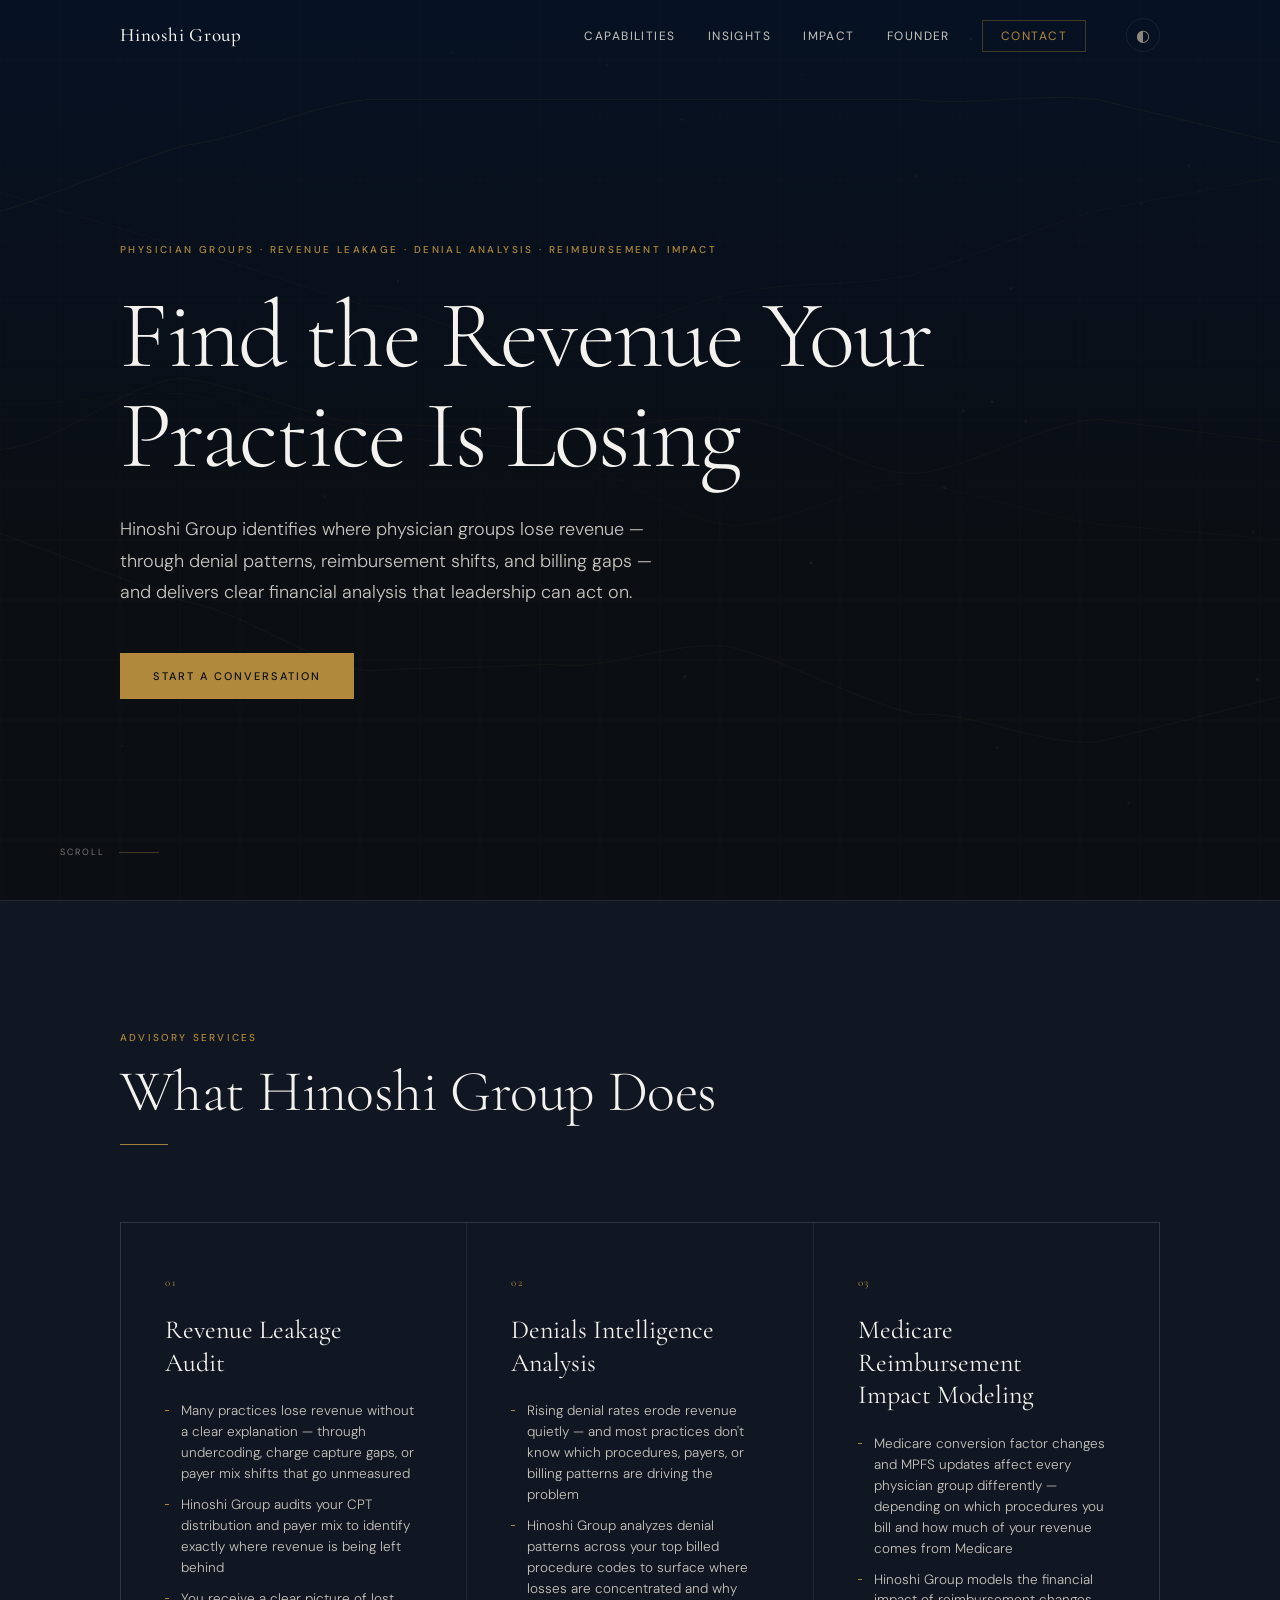
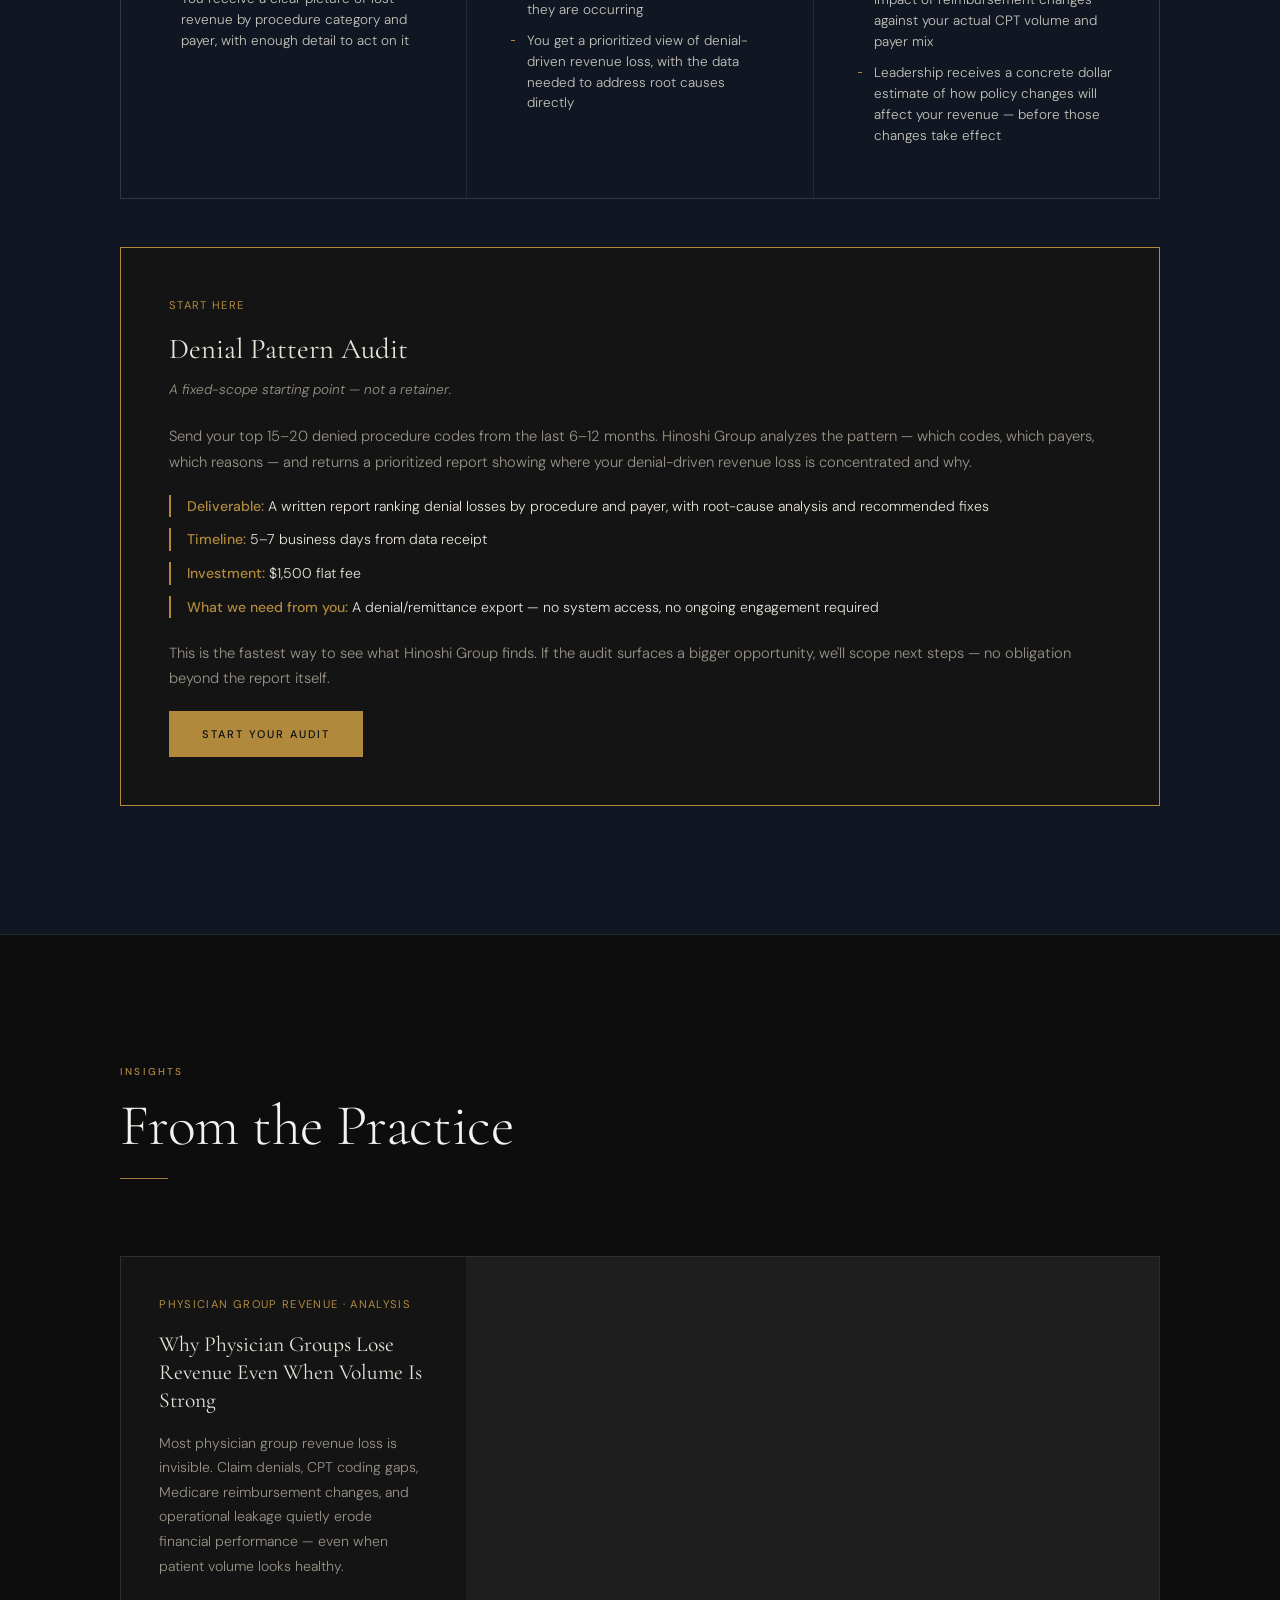
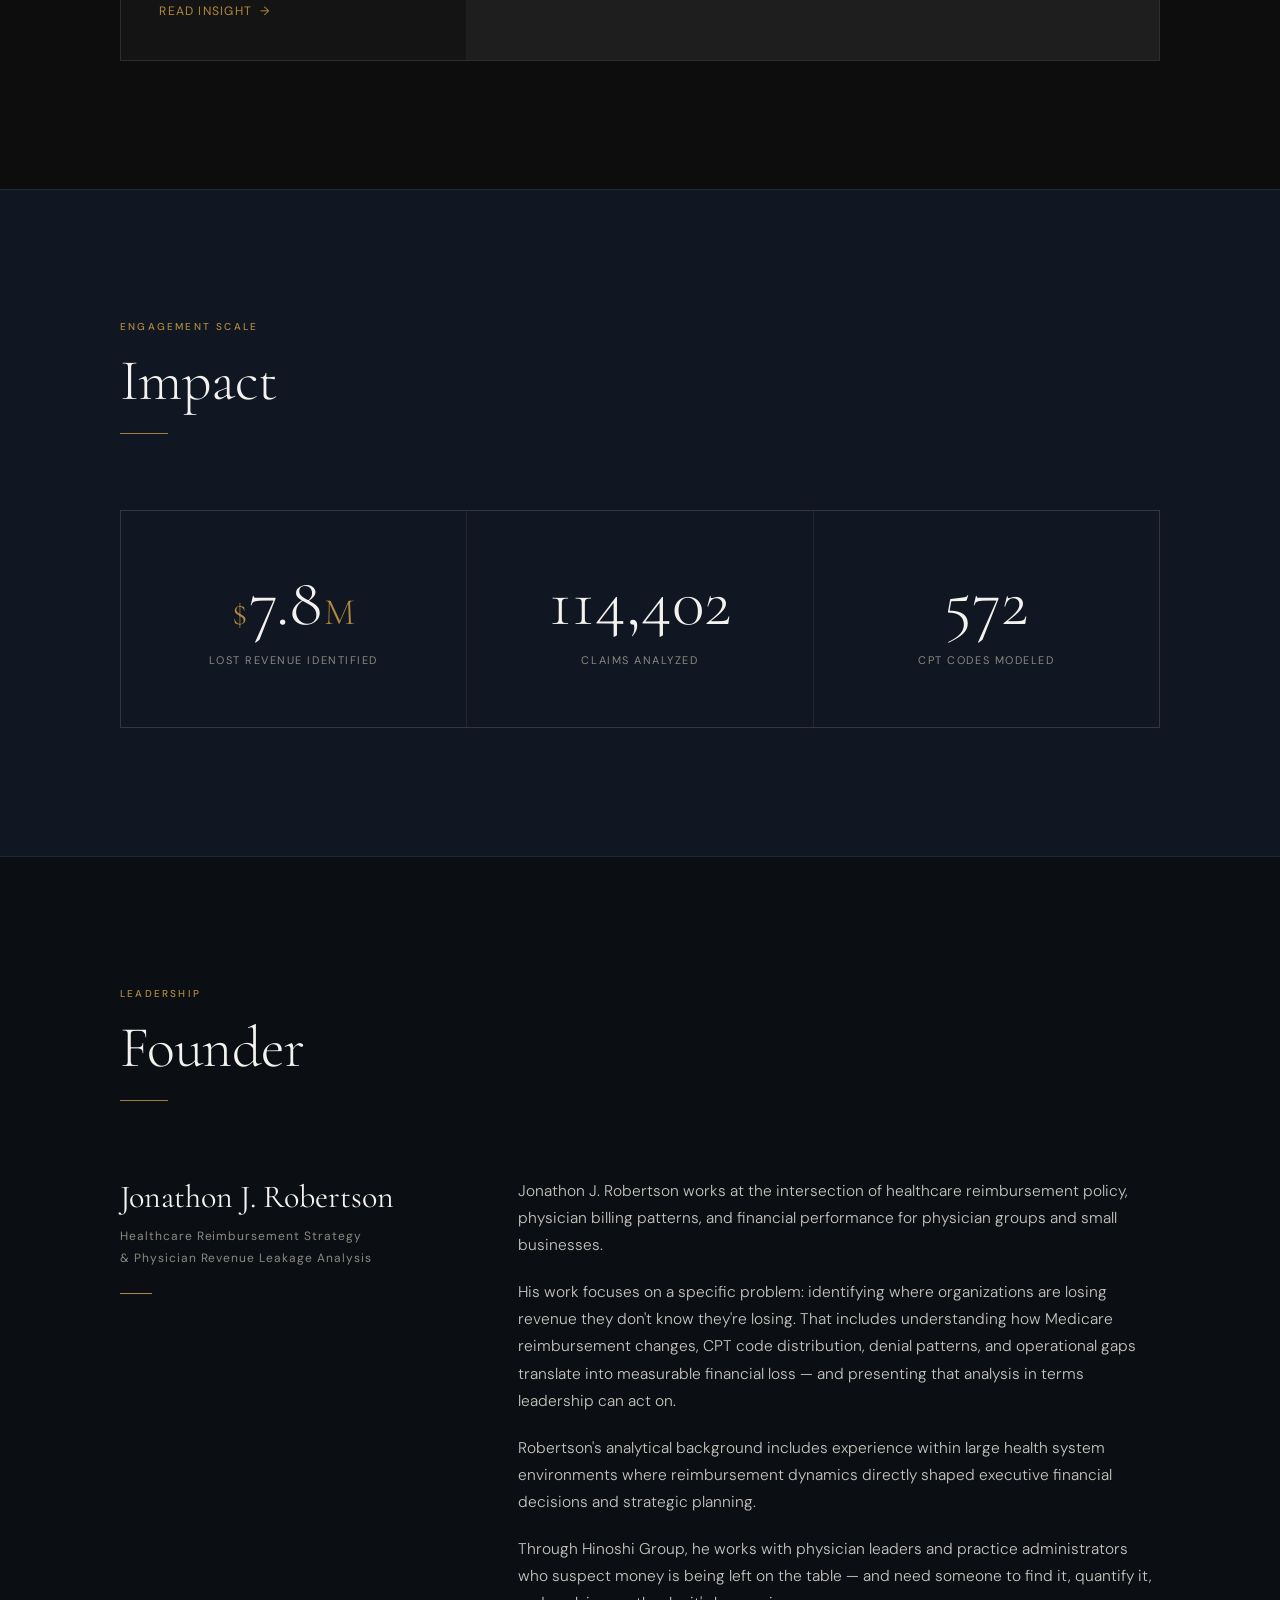
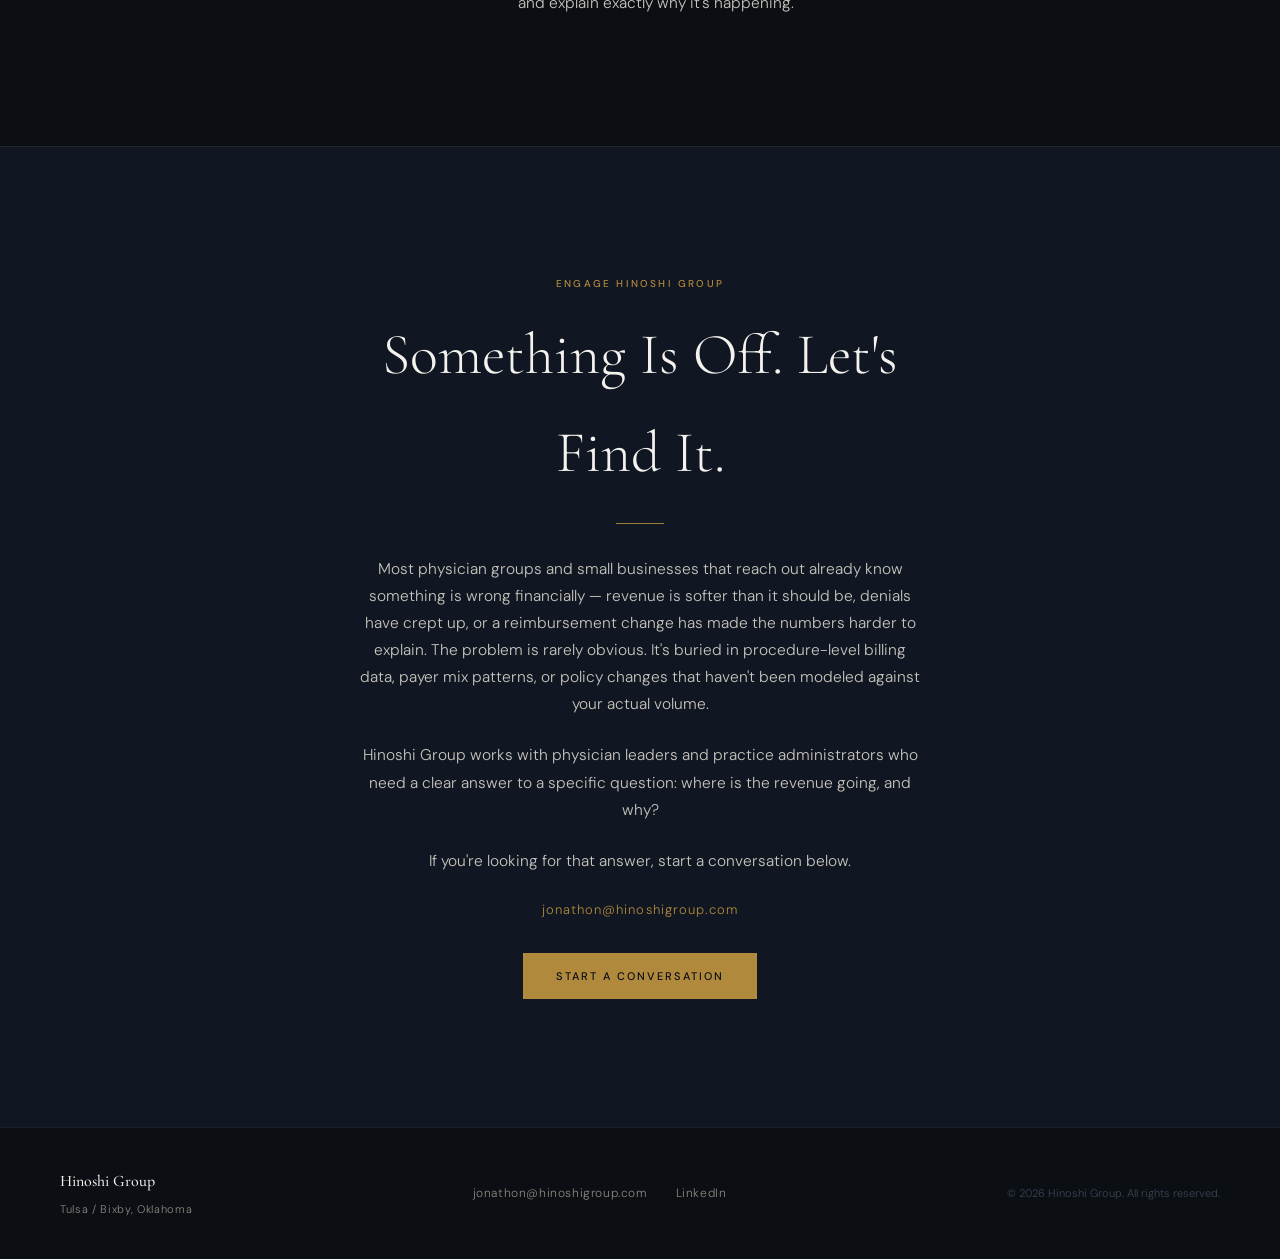
==== index.html @ ba0ae73b "Add files via upload" ====
<!DOCTYPE html>
<html lang="en" data-theme="dark">
<head>
  <meta charset="UTF-8" />
  <meta name="viewport" content="width=device-width, initial-scale=1.0" />
  <title>Hinoshi Group — Revenue Leakage Detection &amp; Reimbursement Strategy for Physician Groups</title>
  <meta name="description" content="Hinoshi Group identifies where physician groups and small businesses are losing revenue — through denial patterns, reimbursement changes, and operational leakage — and delivers clear financial intelligence to stop it." />
  <link rel="preconnect" href="https://fonts.googleapis.com" />
  <link rel="preconnect" href="https://fonts.gstatic.com" crossorigin />
  <link href="https://fonts.googleapis.com/css2?family=Cormorant+Garamond:ital,wght@0,300;0,400;0,500;0,600;1,300;1,400&family=DM+Sans:wght@300;400;500&display=swap" rel="stylesheet" />
  <link rel="stylesheet" href="styles.css?v=2" />
</head>
<body>

  <!-- ═══════════════════════════════════
       CONTACT MODAL
  ════════════════════════════════════ -->
  <div id="contact-modal" class="modal-overlay" role="dialog" aria-modal="true" aria-labelledby="modal-title" hidden>
    <div class="modal-panel">

      <button class="modal-close" id="modal-close" aria-label="Close modal">&times;</button>

      <!-- Form view -->
      <div id="modal-form-view">
        <p class="modal-eyebrow">Engage Hinoshi Group</p>
        <h2 class="modal-title" id="modal-title">Start a Conversation</h2>
        <p class="modal-sub">Revenue leakage analysis for physician groups and small businesses.</p>
        <div class="modal-rule"></div>

        <form id="contact-form" method="POST" action="https://formspree.io/f/xeerjbnd" novalidate>

          <div class="form-row">
            <div class="form-group">
              <label for="f-name">Name <span class="req" aria-hidden="true">*</span></label>
              <input type="text" id="f-name" name="name" placeholder="Your full name" required autocomplete="name" />
            </div>
            <div class="form-group">
              <label for="f-email">Email <span class="req" aria-hidden="true">*</span></label>
              <input type="email" id="f-email" name="email" placeholder="you@organization.com" required autocomplete="email" />
            </div>
          </div>

          <div class="form-group">
            <label for="f-org">Organization <span class="form-opt">(optional)</span></label>
            <input type="text" id="f-org" name="organization" placeholder="Physician group, health system, or practice" autocomplete="organization" />
          </div>

          <div class="form-group">
            <label for="f-msg">Message <span class="req" aria-hidden="true">*</span></label>
            <textarea id="f-msg" name="message" rows="5" placeholder="Briefly describe where you believe revenue is being lost or why you reached out&#8230;" required></textarea>
          </div>

          <div class="form-error" id="form-error" role="alert" aria-live="polite" hidden>
            Please fill in all required fields.
          </div>

          <button type="submit" class="btn-submit" id="btn-submit">
            <span class="btn-label">Send Message</span>
            <span class="btn-sending" hidden>Sending&#8230;</span>
          </button>

        </form>
      </div>

      <!-- Success view -->
      <div id="modal-success-view" hidden>
        <div class="success-inner">
          <div class="success-check-wrap" aria-hidden="true">&#10003;</div>
          <h2 class="modal-title">Message Sent</h2>
          <p class="success-msg">Thank you &#8212; your message has been received. Hinoshi Group will be in touch shortly.</p>
          <button class="btn-submit" id="btn-close-success">Close</button>
        </div>
      </div>

    </div>
  </div>

  <!-- ═══════════════════════════════════
       NAVIGATION
  ════════════════════════════════════ -->
  <nav id="navbar">
    <div class="nav-inner">
      <a href="#" class="nav-logo">Hinoshi Group</a>
      <ul class="nav-links">
        <li><a href="#capabilities">Capabilities</a></li>
        <li><a href="#insights">Insights</a></li>
        <li><a href="#impact">Impact</a></li>
        <li><a href="#founder">Founder</a></li>
        <li><a href="#contact" class="nav-cta">Contact</a></li>
      </ul>
      <button id="theme-toggle" aria-label="Toggle theme">
        <span class="theme-icon">&#9680;</span>
      </button>
      <button class="nav-burger" id="nav-burger" aria-label="Open menu">
        <span></span><span></span><span></span>
      </button>
    </div>
    <div class="nav-mobile" id="nav-mobile">
      <a href="#capabilities">Capabilities</a>
      <a href="#insights">Insights</a>
      <a href="#impact">Impact</a>
      <a href="#founder">Founder</a>
      <a href="#contact">Contact</a>
    </div>
  </nav>

  <!-- ═══════════════════════════════════
       HERO
  ════════════════════════════════════ -->
  <section id="hero">
    <canvas id="hero-canvas"></canvas>
    <div class="hero-inner">
      <p class="hero-eyebrow">Physician Groups &middot; Revenue Leakage &middot; Denial Analysis &middot; Reimbursement Impact</p>
      <h1 class="hero-headline">
        Find the Revenue Your Practice Is Losing
      </h1>
      <p class="hero-sub">
        Hinoshi Group identifies where physician groups lose revenue — through denial patterns, reimbursement shifts, and billing gaps — and delivers clear financial analysis that leadership can act on.
      </p>
      <button class="btn-primary open-modal">Start a Conversation</button>
    </div>
    <div class="hero-scroll-hint">
      <span>Scroll</span>
      <div class="scroll-line"></div>
    </div>
  </section>

  <!-- ═══════════════════════════════════
       CAPABILITIES
  ════════════════════════════════════ -->
  <section id="capabilities">
    <div class="section-inner">
      <div class="section-header">
        <span class="section-label">Advisory Services</span>
        <h2>What Hinoshi Group Does</h2>
        <div class="gold-rule"></div>
      </div>
      <div class="caps-grid">

        <div class="cap-card">
          <div class="cap-num">01</div>
          <h3>Revenue Leakage<br />Audit</h3>
          <ul>
            <li>Many practices lose revenue without a clear explanation — through undercoding, charge capture gaps, or payer mix shifts that go unmeasured</li>
            <li>Hinoshi Group audits your CPT distribution and payer mix to identify exactly where revenue is being left behind</li>
            <li>You receive a clear picture of lost revenue by procedure category and payer, with enough detail to act on it</li>
          </ul>
        </div>

        <div class="cap-card">
          <div class="cap-num">02</div>
          <h3>Denials Intelligence<br />Analysis</h3>
          <ul>
            <li>Rising denial rates erode revenue quietly — and most practices don't know which procedures, payers, or billing patterns are driving the problem</li>
            <li>Hinoshi Group analyzes denial patterns across your top billed procedure codes to surface where losses are concentrated and why they are occurring</li>
            <li>You get a prioritized view of denial-driven revenue loss, with the data needed to address root causes directly</li>
          </ul>
        </div>

        <div class="cap-card">
          <div class="cap-num">03</div>
          <h3>Medicare Reimbursement<br />Impact Modeling</h3>
          <ul>
            <li>Medicare conversion factor changes and MPFS updates affect every physician group differently — depending on which procedures you bill and how much of your revenue comes from Medicare</li>
            <li>Hinoshi Group models the financial impact of reimbursement changes against your actual CPT volume and payer mix</li>
            <li>Leadership receives a concrete dollar estimate of how policy changes will affect your revenue — before those changes take effect</li>
          </ul>
        </div>

      </div>

      <!-- Entry Offer: Denial Pattern Audit -->
      <div class="entry-offer">
        <div class="entry-offer-eyebrow">Start Here</div>
        <h3 class="entry-offer-title">Denial Pattern Audit</h3>
        <p class="entry-offer-subtitle">A fixed-scope starting point — not a retainer.</p>
        <p class="entry-offer-body">Send your top 15–20 denied procedure codes from the last 6–12 months. Hinoshi Group analyzes the pattern — which codes, which payers, which reasons — and returns a prioritized report showing where your denial-driven revenue loss is concentrated and why.</p>
        <ul class="entry-offer-list">
          <li><strong>Deliverable:</strong> A written report ranking denial losses by procedure and payer, with root-cause analysis and recommended fixes</li>
          <li><strong>Timeline:</strong> 5–7 business days from data receipt</li>
          <li><strong>Investment:</strong> $1,500 flat fee</li>
          <li><strong>What we need from you:</strong> A denial/remittance export — no system access, no ongoing engagement required</li>
        </ul>
        <p class="entry-offer-body">This is the fastest way to see what Hinoshi Group finds. If the audit surfaces a bigger opportunity, we'll scope next steps — no obligation beyond the report itself.</p>
        <button class="btn-primary open-modal">Start Your Audit</button>
      </div>

    </div>
  </section>

  <!-- ═══════════════════════════════════
       INSIGHTS — ARTICLE DIRECTORY
  ════════════════════════════════════ -->
  <section id="insights">
    <div class="section-inner">
      <div class="section-header">
        <span class="section-label">Insights</span>
        <h2>From the Practice</h2>
        <div class="gold-rule"></div>
      </div>

      <div class="insights-grid">

        <article class="insight-article-card">
          <a href="insights/why-physician-groups-lose-revenue.html" class="insight-article-link" aria-label="Read: Why Physician Groups Lose Revenue Even When Volume Is Strong">
            <div class="insight-article-label">Physician Group Revenue &middot; Analysis</div>
            <h3 class="insight-article-title">Why Physician Groups Lose Revenue Even When Volume Is Strong</h3>
            <p class="insight-article-excerpt">Most physician group revenue loss is invisible. Claim denials, CPT coding gaps, Medicare reimbursement changes, and operational leakage quietly erode financial performance — even when patient volume looks healthy.</p>
            <span class="insight-article-read">Read Insight <span class="insight-article-arrow" aria-hidden="true">&#8594;</span></span>
          </a>
        </article>

      </div>
    </div>
  </section>

  <!-- ═══════════════════════════════════
       IMPACT METRICS
  ════════════════════════════════════ -->
  <section id="impact">
    <div class="section-inner">
      <div class="section-header">
        <span class="section-label">Engagement Scale</span>
        <h2>Impact</h2>
        <div class="gold-rule"></div>
      </div>
      <div class="metrics-grid">

        <div class="metric-card" data-reveal>
          <div class="metric-value">
            <span class="metric-prefix">$</span><span class="counter" data-target="8.2" data-decimal="1">0</span><span class="metric-suffix">M</span>
          </div>
          <div class="metric-label">Lost Revenue Identified</div>
        </div>

        <div class="metric-card" data-reveal>
          <div class="metric-value">
            <span class="counter" data-target="120000" data-suffix="+">0</span>
          </div>
          <div class="metric-label">Claims Analyzed</div>
        </div>

        <div class="metric-card" data-reveal>
          <div class="metric-value">
            <span class="counter" data-target="600" data-suffix="+">0</span>
          </div>
          <div class="metric-label">CPT Codes Modeled</div>
        </div>

      </div>
    </div>
  </section>

  <!-- ═══════════════════════════════════
       FOUNDER
  ════════════════════════════════════ -->
  <section id="founder">
    <div class="section-inner">
      <div class="section-header">
        <span class="section-label">Leadership</span>
        <h2>Founder</h2>
        <div class="gold-rule"></div>
      </div>
      <div class="founder-block">
        <div class="founder-meta">
          <h3 class="founder-name">Jonathon J. Robertson</h3>
          <p class="founder-title">Healthcare Reimbursement Strategy<br />&amp; Physician Revenue Leakage Analysis</p>
          <div class="founder-divider"></div>
        </div>
        <div class="founder-bio">
          <p>Jonathon J. Robertson works at the intersection of healthcare reimbursement policy, physician billing patterns, and financial performance for physician groups and small businesses.</p>
          <p>His work focuses on a specific problem: identifying where organizations are losing revenue they don't know they're losing. That includes understanding how Medicare reimbursement changes, CPT code distribution, denial patterns, and operational gaps translate into measurable financial loss — and presenting that analysis in terms leadership can act on.</p>
          <p>Robertson's analytical background includes experience within large health system environments where reimbursement dynamics directly shaped executive financial decisions and strategic planning.</p>
          <p>Through Hinoshi Group, he works with physician leaders and practice administrators who suspect money is being left on the table — and need someone to find it, quantify it, and explain exactly why it's happening.</p>
        </div>
      </div>
    </div>
  </section>

  <!-- ═══════════════════════════════════
       CONTACT
  ════════════════════════════════════ -->
  <section id="contact">
    <div class="section-inner contact-inner">
      <div class="contact-text">
        <span class="section-label">Engage Hinoshi Group</span>
        <h2>Something Is Off. Let's Find It.</h2>
        <div class="gold-rule"></div>
        <p>Most physician groups and small businesses that reach out already know something is wrong financially — revenue is softer than it should be, denials have crept up, or a reimbursement change has made the numbers harder to explain. The problem is rarely obvious. It's buried in procedure-level billing data, payer mix patterns, or policy changes that haven't been modeled against your actual volume.</p>
        <p>Hinoshi Group works with physician leaders and practice administrators who need a clear answer to a specific question: where is the revenue going, and why?</p>
        <p>If you're looking for that answer, start a conversation below.</p>
        <a href="mailto:jonathon@hinoshigroup.com" class="contact-email">jonathon@hinoshigroup.com</a>
        <button class="btn-primary open-modal">Start a Conversation</button>
      </div>
    </div>
  </section>

  <!-- ═══════════════════════════════════
       FOOTER
  ════════════════════════════════════ -->
  <footer>
    <div class="footer-inner">
      <div class="footer-brand">
        <span class="footer-logo">Hinoshi Group</span>
        <span class="footer-location">Tulsa / Bixby, Oklahoma</span>
      </div>
      <div class="footer-links">
        <a href="mailto:jonathon@hinoshigroup.com">jonathon@hinoshigroup.com</a>
        <a href="https://linkedin.com" target="_blank" rel="noopener">LinkedIn</a>
      </div>
      <div class="footer-copy">
        &copy; <span id="year"></span> Hinoshi Group. All rights reserved.
      </div>
    </div>
  </footer>

  <!-- ── Insights section styles (scoped, no conflict with styles.css) ── -->
  <style>
    #insights {
      background: var(--bg, #0d0d0d);
    }

    .insights-grid {
      display: grid;
      grid-template-columns: repeat(auto-fill, minmax(340px, 1fr));
      gap: 1px;
      background: var(--border, rgba(255,255,255,0.08));
      border: 1px solid var(--border, rgba(255,255,255,0.08));
    }

    .insight-article-card {
      background: var(--surface, #141414);
    }

    .insight-article-link {
      display: flex;
      flex-direction: column;
      gap: 1rem;
      padding: 2.4rem;
      text-decoration: none;
      height: 100%;
      transition: background 0.2s;
    }
    .insight-article-link:hover {
      background: #1a1a1a;
    }
    .insight-article-link:hover .insight-article-arrow {
      transform: translateX(5px);
    }

    .insight-article-label {
      font-size: 0.7rem;
      font-weight: 400;
      letter-spacing: 0.12em;
      text-transform: uppercase;
      color: var(--gold, #b89a5e);
    }

    .insight-article-title {
      font-family: 'Cormorant Garamond', serif;
      font-size: 1.35rem;
      font-weight: 400;
      line-height: 1.3;
      color: var(--text, #e8e4dc);
      margin: 0;
    }

    .insight-article-excerpt {
      font-size: 0.88rem;
      line-height: 1.75;
      color: var(--text-muted, #9a9488);
      flex: 1;
      margin: 0;
    }

    .insight-article-read {
      display: inline-flex;
      align-items: center;
      gap: 0.5rem;
      font-size: 0.76rem;
      font-weight: 400;
      letter-spacing: 0.1em;
      text-transform: uppercase;
      color: var(--gold, #b89a5e);
           margin-top: 0.4rem;
    }

    .insight-article-arrow {
      display: inline-block;
      transition: transform 0.2s ease;
    }

    @media (max-width: 600px) {
      .insight-article-link { padding: 1.8rem 1.4rem; }
    }
  </style>

  <!-- ── Entry Offer (Denial Pattern Audit) styles ── -->
  <style>
    .entry-offer {
      margin-top: 3rem;
      padding: 3rem;
      background: var(--surface, #141414);
      border: 1px solid var(--gold, #b89a5e);
    }
    .entry-offer-eyebrow {
      font-size: 0.7rem;
      font-weight: 400;
      letter-spacing: 0.12em;
      text-transform: uppercase;
      color: var(--gold, #b89a5e);
      margin-bottom: 0.6rem;
    }
    .entry-offer-title {
      font-family: 'Cormorant Garamond', serif;
      font-size: 1.8rem;
      font-weight: 400;
      color: var(--text, #e8e4dc);
      margin: 0 0 0.3rem;
    }
    .entry-offer-subtitle {
      font-size: 0.85rem;
      font-style: italic;
      color: var(--text-muted, #9a9488);
      margin: 0 0 1.4rem;
    }
    .entry-offer-body {
      font-size: 0.92rem;
      line-height: 1.75;
      color: var(--text-muted, #9a9488);
      margin: 0 0 1.2rem;
    }
    .entry-offer-list {
      list-style: none;
      padding: 0;
      margin: 0 0 1.4rem;
      display: grid;
      gap: 0.7rem;
    }
    .entry-offer-list li {
      font-size: 0.88rem;
      line-height: 1.6;
      color: var(--text, #e8e4dc);
      padding-left: 1rem;
      border-left: 2px solid var(--gold, #b89a5e);
    }
    .entry-offer-list strong {
      color: var(--gold, #b89a5e);
      font-weight: 500;
    }
    @media (max-width: 600px) {
      .entry-offer { padding: 1.8rem 1.4rem; }
    }
  </style>

  <script src="script.js?v=2"></script>
</body>
</html>
---- styles.css ----
/* ===========================
   HINOSHI GROUP — styles.css
   =========================== */

/* ── Reset & Base ───────────────────────────────── */
*, *::before, *::after { box-sizing: border-box; margin: 0; padding: 0; }

:root {
  /* ── Core palette ───────────────────────── */
  --bg-base:     #0B0F14;
  --bg-surface:  #111722;
  --bg-raise:    #18202e;
  --navy:        #061123;

  --navy-mid:    #111722;
  --navy-light:  #18202e;

  --gold:        #B0893D;
  --gold-dim:    rgba(176, 137, 61, 0.35);
  --gold-faint:  rgba(176, 137, 61, 0.12);
  --white:       #f4f2ee;
  --gray-1:      #c8c5be;
  --gray-2:      #8c8880;
  --gray-3:      #3a4455;
  --border:      rgba(255,255,255,0.07);
  --font-serif:  'Cormorant Garamond', Georgia, serif;
  --font-sans:   'DM Sans', system-ui, sans-serif;
  --ease-out:    cubic-bezier(0.16, 1, 0.3, 1);
  --ease-in-out: cubic-bezier(0.65, 0, 0.35, 1);
  --section-pad: clamp(80px, 10vw, 140px);
  --max-w:       1160px;
}

[data-theme="light"] {
  --bg-base:     #f0eee9;
  --bg-surface:  #e6e3dc;
  --bg-raise:    #dddad2;
  --navy:        #f0eee9;
  --navy-mid:    #e6e3dc;
  --navy-light:  #dddad2;
  --white:       #0d1b33;
  --gray-1:      #3a3832;
  --gray-2:      #6b6760;
  --gray-3:      #b0ada6;
  --border:      rgba(0,0,0,0.08);
}

html { scroll-behavior: smooth; }

body {
  background: var(--bg-base);
  color: var(--white);
  font-family: var(--font-sans);
  font-weight: 300;
  line-height: 1.7;
  font-size: 16px;
  -webkit-font-smoothing: antialiased;
  overflow-x: hidden;
}

/* ── Utility ────────────────────────────────────── */
.gold-rule {
  width: 48px;
  height: 1px;
  background: var(--gold);
  margin: 20px 0 0;
  opacity: 0.9;
}

.section-label {
  display: block;
  font-family: var(--font-sans);
  font-size: 10px;
  font-weight: 500;
  letter-spacing: 0.22em;
  text-transform: uppercase;
  color: var(--gold);
  margin-bottom: 14px;
}

.section-inner {
  max-width: var(--max-w);
  margin: 0 auto;
  padding: var(--section-pad) clamp(24px, 5vw, 60px);
}

.section-header {
  margin-bottom: clamp(48px, 6vw, 80px);
}

.section-header h2 {
  font-family: var(--font-serif);
  font-size: clamp(36px, 5vw, 58px);
  font-weight: 300;
  letter-spacing: -0.01em;
  line-height: 1.1;
}

/* ── Reveal Animation ───────────────────────────── */
[data-reveal] {
  opacity: 0;
  transform: translateY(28px);
  transition: opacity 0.8s var(--ease-out), transform 0.8s var(--ease-out);
}
[data-reveal].revealed {
  opacity: 1;
  transform: translateY(0);
}

/* ── Navigation ─────────────────────────────────── */
#navbar {
  position: fixed;
  top: 0; left: 0; right: 0;
  z-index: 100;
  transition: background 0.4s, border-color 0.4s;
}
#navbar.scrolled {
  background: rgba(11, 15, 20, 0.94);
  backdrop-filter: blur(14px);
  -webkit-backdrop-filter: blur(14px);
  border-bottom: 1px solid var(--border);
}
[data-theme="light"] #navbar.scrolled {
  background: rgba(240, 238, 233, 0.94);
}

.nav-inner {
  max-width: var(--max-w);
  margin: 0 auto;
  padding: 0 clamp(24px, 5vw, 60px);
  height: 70px;
  display: flex;
  align-items: center;
  gap: 40px;
}

.nav-logo {
  font-family: var(--font-serif);
  font-size: 19px;
  font-weight: 500;
  letter-spacing: 0.04em;
  color: var(--white);
  text-decoration: none;
  white-space: nowrap;
  margin-right: auto;
}

.nav-links {
  list-style: none;
  display: flex;
  gap: 32px;
  align-items: center;
}
.nav-links a {
  font-size: 12px;
  font-weight: 400;
  letter-spacing: 0.12em;
  text-transform: uppercase;
  color: var(--gray-1);
  text-decoration: none;
  transition: color 0.25s;
}
.nav-links a:hover { color: var(--white); }
.nav-links a.nav-cta {
  color: var(--gold);
  border: 1px solid var(--gold-dim);
  padding: 7px 18px;
  transition: background 0.25s, color 0.25s;
}
.nav-links a.nav-cta:hover {
  background: var(--gold);
  color: var(--navy);
}

#theme-toggle {
  background: none;
  border: 1px solid var(--border);
  color: var(--gray-2);
  cursor: pointer;
  width: 34px; height: 34px;
  border-radius: 50%;
  font-size: 16px;
  display: flex; align-items: center; justify-content: center;
  transition: border-color 0.25s, color 0.25s;
  flex-shrink: 0;
}
#theme-toggle:hover { border-color: var(--gold); color: var(--gold); }

.nav-burger {
  display: none;
  flex-direction: column;
  gap: 5px;
  background: none;
  border: none;
  cursor: pointer;
  padding: 4px;
}
.nav-burger span {
  display: block;
  width: 22px; height: 1px;
  background: var(--gray-1);
  transition: transform 0.3s, opacity 0.3s;
}
.nav-burger.open span:nth-child(1) { transform: translateY(6px) rotate(45deg); }
.nav-burger.open span:nth-child(2) { opacity: 0; }
.nav-burger.open span:nth-child(3) { transform: translateY(-6px) rotate(-45deg); }

.nav-mobile {
  display: none;
  flex-direction: column;
  background: rgba(11, 15, 20, 0.97);
  border-top: 1px solid var(--border);
  padding: 24px clamp(24px,5vw,60px);
  gap: 20px;
}
[data-theme="light"] .nav-mobile { background: rgba(240,238,233,0.97); }
.nav-mobile.open { display: flex; }
.nav-mobile a {
  color: var(--gray-1);
  text-decoration: none;
  font-size: 13px;
  letter-spacing: 0.1em;
  text-transform: uppercase;
}

/* ── Hero ───────────────────────────────────────── */
#hero {
  position: relative;
  min-height: 100vh;
  display: flex;
  align-items: center;
  overflow: hidden;
  background: linear-gradient(180deg, #061123 0%, #0B0F14 60%);
}

#hero-canvas {
  position: absolute;
  inset: 0;
  width: 100%; height: 100%;
  opacity: 0.55;
}

.hero-inner {
  position: relative;
  z-index: 2;
  max-width: var(--max-w);
  margin: 0 auto;
  padding: 120px clamp(24px, 5vw, 60px) 80px;
}

.hero-eyebrow {
  font-size: 10px;
  font-weight: 500;
  letter-spacing: 0.24em;
  text-transform: uppercase;
  color: var(--gold);
  margin-bottom: 28px;
  opacity: 0;
  animation: fadeUp 0.9s 0.2s var(--ease-out) forwards;
}

.hero-headline {
  font-family: var(--font-serif);
  font-size: clamp(48px, 7.5vw, 96px);
  font-weight: 300;
  line-height: 1.04;
  letter-spacing: -0.02em;
  color: var(--white);
  margin-bottom: 28px;
  opacity: 0;
  animation: fadeUp 0.9s 0.38s var(--ease-out) forwards;
}
.hero-headline em {
  font-style: italic;
  font-weight: 300;
  color: var(--gray-1);
}

.hero-sub {
  font-size: clamp(15px, 1.6vw, 18px);
  color: var(--gray-1);
  font-weight: 300;
  max-width: 560px;
  line-height: 1.75;
  margin-bottom: 44px;
  opacity: 0;
  animation: fadeUp 0.9s 0.54s var(--ease-out) forwards;
}

/* ── Shared button style ─────────────────────────── */
.btn-primary {
  display: inline-block;
  font-family: var(--font-sans);
  font-size: 11px;
  font-weight: 500;
  letter-spacing: 0.18em;
  text-transform: uppercase;
  text-decoration: none;
  color: #0B0F14;
  background: var(--gold);
  padding: 15px 32px;
  border: 1px solid var(--gold);
  cursor: pointer;
  transition: background 0.28s, color 0.28s, transform 0.2s;
  opacity: 0;
  animation: fadeUp 0.9s 0.68s var(--ease-out) forwards;
}
.btn-primary:hover {
  background: transparent;
  color: var(--gold);
  transform: translateY(-1px);
}

/* Contact section button — no entrance animation needed */
#contact .btn-primary {
  animation: none;
  opacity: 1;
  display: inline-block;
}

.hero-scroll-hint {
  position: absolute;
  bottom: 40px;
  left: clamp(24px, 5vw, 60px);
  z-index: 2;
  display: flex;
  align-items: center;
  gap: 14px;
  opacity: 0;
  animation: fadeIn 1.2s 1.2s forwards;
}
.hero-scroll-hint span {
  font-size: 9px;
  letter-spacing: 0.22em;
  text-transform: uppercase;
  color: var(--gray-2);
}
.scroll-line {
  width: 40px;
  height: 1px;
  background: var(--gold-dim);
  position: relative;
  overflow: hidden;
}
.scroll-line::after {
  content: '';
  position: absolute;
  top: 0; left: -100%;
  width: 100%; height: 100%;
  background: var(--gold);
  animation: scanLine 2.4s 1.4s var(--ease-in-out) infinite;
}

/* ── Capabilities ───────────────────────────────── */
#capabilities {
  background: var(--navy-mid);
  border-top: 1px solid var(--border);
  border-bottom: 1px solid var(--border);
}

.caps-grid {
  display: grid;
  grid-template-columns: repeat(3, 1fr);
  gap: 1px;
  background: var(--border);
  border: 1px solid var(--border);
}

.cap-card {
  background: var(--navy-mid);
  padding: clamp(32px, 4vw, 52px) clamp(28px, 3.5vw, 44px);
  transition: background 0.3s;
}
.cap-card:hover { background: var(--navy-light); }

.cap-num {
  font-family: var(--font-serif);
  font-size: 11px;
  font-weight: 400;
  letter-spacing: 0.14em;
  color: var(--gold);
  margin-bottom: 22px;
}

.cap-card h3 {
  font-family: var(--font-serif);
  font-size: clamp(20px, 2.2vw, 26px);
  font-weight: 400;
  line-height: 1.25;
  margin-bottom: 22px;
  color: var(--white);
}

.cap-card ul {
  list-style: none;
  display: flex;
  flex-direction: column;
  gap: 10px;
}
.cap-card li {
  font-size: 13.5px;
  color: var(--gray-1);
  padding-left: 16px;
  position: relative;
  line-height: 1.55;
}
.cap-card li::before {
  content: '';
  position: absolute;
  left: 0; top: 9px;
  width: 4px; height: 1px;
  background: var(--gold);
}

/* ── Insight ────────────────────────────────────── */
#insight { background: var(--bg-base); }

.insight-block {
  border: 1px solid var(--border);
  padding: clamp(36px, 5vw, 64px);
  position: relative;
}
.insight-block::before {
  content: '';
  position: absolute;
  top: 0; left: 0;
  width: 3px; height: 100%;
  background: var(--gold);
  opacity: 0.6;
}

.insight-label {
  font-size: 9.5px;
  font-weight: 500;
  letter-spacing: 0.22em;
  text-transform: uppercase;
  color: var(--gold);
  margin-bottom: 20px;
}

.insight-title {
  font-family: var(--font-serif);
  font-size: clamp(26px, 3.5vw, 42px);
  font-weight: 300;
  line-height: 1.2;
  margin-bottom: 36px;
  color: var(--white);
}

.insight-findings {
  display: flex;
  flex-direction: column;
  gap: 20px;
}

.finding {
  display: flex;
  align-items: flex-start;
  gap: 18px;
}
.finding-dot {
  width: 5px; height: 5px;
  border-radius: 50%;
  background: var(--gold);
  margin-top: 9px;
  flex-shrink: 0;
}
.finding p {
  font-size: 15px;
  color: var(--gray-1);
  line-height: 1.65;
}

/* ── Impact Metrics ─────────────────────────────── */
#impact {
  background: var(--navy-mid);
  border-top: 1px solid var(--border);
  border-bottom: 1px solid var(--border);
}

.metrics-grid {
  display: grid;
  grid-template-columns: repeat(3, 1fr);
  gap: 1px;
  background: var(--border);
  border: 1px solid var(--border);
}

.metric-card {
  background: var(--navy-mid);
  padding: clamp(36px, 4.5vw, 60px) clamp(28px, 3.5vw, 44px);
  text-align: center;
  transition: background 0.3s;
}
.metric-card:hover { background: var(--navy-light); }

.metric-value {
  font-family: var(--font-serif);
  font-size: clamp(44px, 5.5vw, 68px);
  font-weight: 300;
  line-height: 1;
  color: var(--white);
  display: flex;
  align-items: baseline;
  justify-content: center;
  gap: 2px;
  margin-bottom: 14px;
}
.metric-prefix { font-size: 0.55em; color: var(--gold); }
.metric-suffix { font-size: 0.55em; color: var(--gold); }

.metric-label {
  font-size: 11px;
  font-weight: 400;
  letter-spacing: 0.14em;
  text-transform: uppercase;
  color: var(--gray-2);
}

/* ── Founder ────────────────────────────────────── */
#founder { background: var(--bg-base); }

.founder-block {
  display: grid;
  grid-template-columns: 1fr 2fr;
  gap: clamp(40px, 6vw, 100px);
  align-items: start;
}

.founder-name {
  font-family: var(--font-serif);
  font-size: clamp(22px, 2.6vw, 32px);
  font-weight: 400;
  color: var(--white);
  line-height: 1.2;
  margin-bottom: 10px;
}

.founder-title {
  font-size: 12px;
  font-weight: 400;
  letter-spacing: 0.08em;
  color: var(--gray-2);
  line-height: 1.8;
}

.founder-divider {
  width: 32px;
  height: 1px;
  background: var(--gold);
  margin-top: 24px;
}

.founder-bio {
  display: flex;
  flex-direction: column;
  gap: 20px;
}
.founder-bio p {
  font-size: 15.5px;
  color: var(--gray-1);
  line-height: 1.75;
}

/* ── Contact ────────────────────────────────────── */
#contact {
  background: var(--navy-mid);
  border-top: 1px solid var(--border);
}

.contact-inner {
  display: flex;
  justify-content: center;
}

.contact-text {
  max-width: 560px;
  text-align: center;
}
.contact-text .gold-rule {
  margin: 20px auto 32px;
}
.contact-text h2 {
  font-family: var(--font-serif);
  font-size: clamp(36px, 5vw, 58px);
  font-weight: 300;
}
.contact-text p {
  font-size: 15.5px;
  color: var(--gray-1);
  line-height: 1.75;
  margin-bottom: 24px;
}

.contact-email {
  display: block;
  font-size: 13px;
  letter-spacing: 0.08em;
  color: var(--gold);
  text-decoration: none;
  margin-bottom: 32px;
  transition: opacity 0.25s;
}
.contact-email:hover { opacity: 0.7; }

/* ── Footer ─────────────────────────────────────── */
footer {
  background: var(--bg-base);
  border-top: 1px solid var(--border);
  padding: 40px clamp(24px, 5vw, 60px);
}

.footer-inner {
  max-width: var(--max-w);
  margin: 0 auto;
  display: flex;
  align-items: center;
  justify-content: space-between;
  flex-wrap: wrap;
  gap: 20px;
}

.footer-brand {
  display: flex;
  flex-direction: column;
  gap: 5px;
}
.footer-logo {
  font-family: var(--font-serif);
  font-size: 16px;
  font-weight: 500;
  color: var(--white);
}
.footer-location {
  font-size: 11px;
  color: var(--gray-2);
  letter-spacing: 0.06em;
}

.footer-links {
  display: flex;
  gap: 28px;
  align-items: center;
}
.footer-links a {
  font-size: 12px;
  color: var(--gray-2);
  text-decoration: none;
  letter-spacing: 0.05em;
  transition: color 0.25s;
}
.footer-links a:hover { color: var(--gold); }

.footer-copy {
  font-size: 11px;
  color: var(--gray-3);
}

/* ── Keyframes ──────────────────────────────────── */
@keyframes fadeUp {
  from { opacity: 0; transform: translateY(24px); }
  to   { opacity: 1; transform: translateY(0); }
}
@keyframes fadeIn {
  from { opacity: 0; }
  to   { opacity: 1; }
}
@keyframes scanLine {
  0%   { left: -100%; }
  50%  { left: 100%; }
  100% { left: 100%; }
}

/* ── Responsive ─────────────────────────────────── */
@media (max-width: 900px) {
  .nav-links, #theme-toggle { display: none; }
  .nav-burger { display: flex; }

  .caps-grid, .metrics-grid {
    grid-template-columns: 1fr;
  }

  .founder-block {
    grid-template-columns: 1fr;
    gap: 32px;
  }
}

@media (max-width: 600px) {
  .br-desktop { display: none; }

  .footer-inner {
    flex-direction: column;
    align-items: flex-start;
  }

  .insight-block { padding: 28px 20px; }
}


/* ════════════════════════════════════════════════
   CONTACT MODAL
════════════════════════════════════════════════ */

/* Overlay */
.modal-overlay {
  position: fixed;
  inset: 0;
  z-index: 500;
  background: rgba(6, 11, 18, 0.82);
  backdrop-filter: blur(6px);
  -webkit-backdrop-filter: blur(6px);
  display: flex;
  align-items: center;
  justify-content: center;
  padding: 20px;
  opacity: 0;
  transition: opacity 0.32s var(--ease-out);
}
.modal-overlay.modal-visible {
  opacity: 1;
}
/* hide/show via hidden attr + class combo */
.modal-overlay[hidden] {
  display: none;
}
.modal-overlay.modal-entering,
.modal-overlay.modal-visible {
  display: flex;
}

/* Panel */
.modal-panel {
  position: relative;
  background: var(--bg-surface);
  border: 1px solid var(--border);
  width: 100%;
  max-width: 640px;
  max-height: 90vh;
  overflow-y: auto;
  padding: clamp(36px, 5vw, 56px) clamp(28px, 5vw, 52px);
  transform: translateY(20px);
  transition: transform 0.36s var(--ease-out);
  /* subtle top accent */
  border-top: 2px solid var(--gold);
  scrollbar-width: thin;
  scrollbar-color: var(--gray-3) transparent;
}
.modal-panel::-webkit-scrollbar { width: 4px; }
.modal-panel::-webkit-scrollbar-track { background: transparent; }
.modal-panel::-webkit-scrollbar-thumb { background: var(--gray-3); border-radius: 2px; }

.modal-overlay.modal-visible .modal-panel {
  transform: translateY(0);
}

/* Close button */
.modal-close {
  position: absolute;
  top: 18px; right: 20px;
  width: 32px; height: 32px;
  background: none;
  border: 1px solid var(--border);
  color: var(--gray-2);
  font-size: 20px;
  line-height: 1;
  cursor: pointer;
  display: flex; align-items: center; justify-content: center;
  transition: border-color 0.22s, color 0.22s;
  border-radius: 2px;
}
.modal-close:hover { border-color: var(--gold); color: var(--gold); }
.modal-close:focus-visible { outline: 2px solid var(--gold); outline-offset: 2px; }

/* Modal header */
.modal-eyebrow {
  font-size: 9.5px;
  font-weight: 500;
  letter-spacing: 0.22em;
  text-transform: uppercase;
  color: var(--gold);
  margin-bottom: 10px;
}

.modal-title {
  font-family: var(--font-serif);
  font-size: clamp(26px, 3.5vw, 36px);
  font-weight: 300;
  line-height: 1.15;
  color: var(--white);
  margin-bottom: 10px;
}

.modal-sub {
  font-size: 14px;
  color: var(--gray-2);
  font-weight: 300;
  line-height: 1.6;
}

.modal-rule {
  width: 40px;
  height: 1px;
  background: var(--gold);
  opacity: 0.8;
  margin: 20px 0 28px;
}

/* Form rows */
.form-row {
  display: grid;
  grid-template-columns: 1fr 1fr;
  gap: 16px;
}

.form-group {
  display: flex;
  flex-direction: column;
  gap: 7px;
  margin-bottom: 18px;
}

.form-group label {
  font-size: 10.5px;
  font-weight: 500;
  letter-spacing: 0.14em;
  text-transform: uppercase;
  color: var(--gray-2);
}

.req {
  color: var(--gold);
  font-size: 10px;
}

.form-opt {
  color: var(--gray-3);
  font-size: 9.5px;
  letter-spacing: 0.06em;
  text-transform: none;
  font-weight: 300;
}

.form-group input,
.form-group textarea {
  background: var(--bg-raise);
  border: 1px solid var(--border);
  color: var(--white);
  font-family: var(--font-sans);
  font-size: 13.5px;
  font-weight: 300;
  padding: 11px 14px;
  width: 100%;
  transition: border-color 0.22s, background 0.22s;
  outline: none;
  resize: vertical;
  border-radius: 0;
  -webkit-appearance: none;
}

.form-group input::placeholder,
.form-group textarea::placeholder {
  color: var(--gray-3);
  opacity: 1;
}

.form-group input:focus,
.form-group textarea:focus {
  border-color: var(--gold-dim);
  background: #1c2535;
}

.form-group input:focus-visible,
.form-group textarea:focus-visible {
  outline: 2px solid var(--gold-dim);
  outline-offset: 0;
}

/* Autofill */
.form-group input:-webkit-autofill {
  -webkit-box-shadow: 0 0 0 40px var(--bg-raise) inset;
  -webkit-text-fill-color: var(--white);
}

/* Error message */
.form-error {
  font-size: 12px;
  color: #e87878;
  letter-spacing: 0.04em;
  margin-bottom: 16px;
  padding: 10px 14px;
  border: 1px solid rgba(232,120,120,0.3);
  background: rgba(232,120,120,0.06);
}

/* Submit button */
.btn-submit {
  display: inline-flex;
  align-items: center;
  justify-content: center;
  font-family: var(--font-sans);
  font-size: 11px;
  font-weight: 500;
  letter-spacing: 0.18em;
  text-transform: uppercase;
  color: #0B0F14;
  background: var(--gold);
  padding: 15px 36px;
  border: 1px solid var(--gold);
  cursor: pointer;
  transition: background 0.28s, color 0.28s, transform 0.2s, opacity 0.2s;
  margin-top: 4px;
  width: 100%;
}
.btn-submit:hover:not(:disabled) {
  background: transparent;
  color: var(--gold);
  transform: translateY(-1px);
}
.btn-submit:disabled {
  opacity: 0.5;
  cursor: not-allowed;
  transform: none;
}
.btn-submit:focus-visible { outline: 2px solid var(--gold); outline-offset: 2px; }

/* Success view */
.success-inner {
  text-align: center;
  padding: clamp(24px, 4vw, 40px) 0;
}

.success-check-wrap {
  width: 52px; height: 52px;
  border-radius: 50%;
  border: 1px solid var(--gold-dim);
  display: flex; align-items: center; justify-content: center;
  margin: 0 auto 24px;
  font-size: 22px;
  color: var(--gold);
}

.success-msg {
  font-size: 15px;
  color: var(--gray-1);
  line-height: 1.75;
  max-width: 380px;
  margin: 12px auto 32px;
}

/* Light theme modal adjustments */
[data-theme="light"] .modal-panel {
  background: var(--bg-surface);
  border-color: var(--border);
}
[data-theme="light"] .form-group input,
[data-theme="light"] .form-group textarea {
  background: var(--bg-raise);
  color: var(--white);
  border-color: var(--border);
}
[data-theme="light"] .form-group input:focus,
[data-theme="light"] .form-group textarea:focus {
  background: #d0cdc5;
}

/* Mobile modal */
@media (max-width: 560px) {
  .form-row {
    grid-template-columns: 1fr;
  }
  .modal-panel {
    padding: 36px 22px 32px;
  }
}
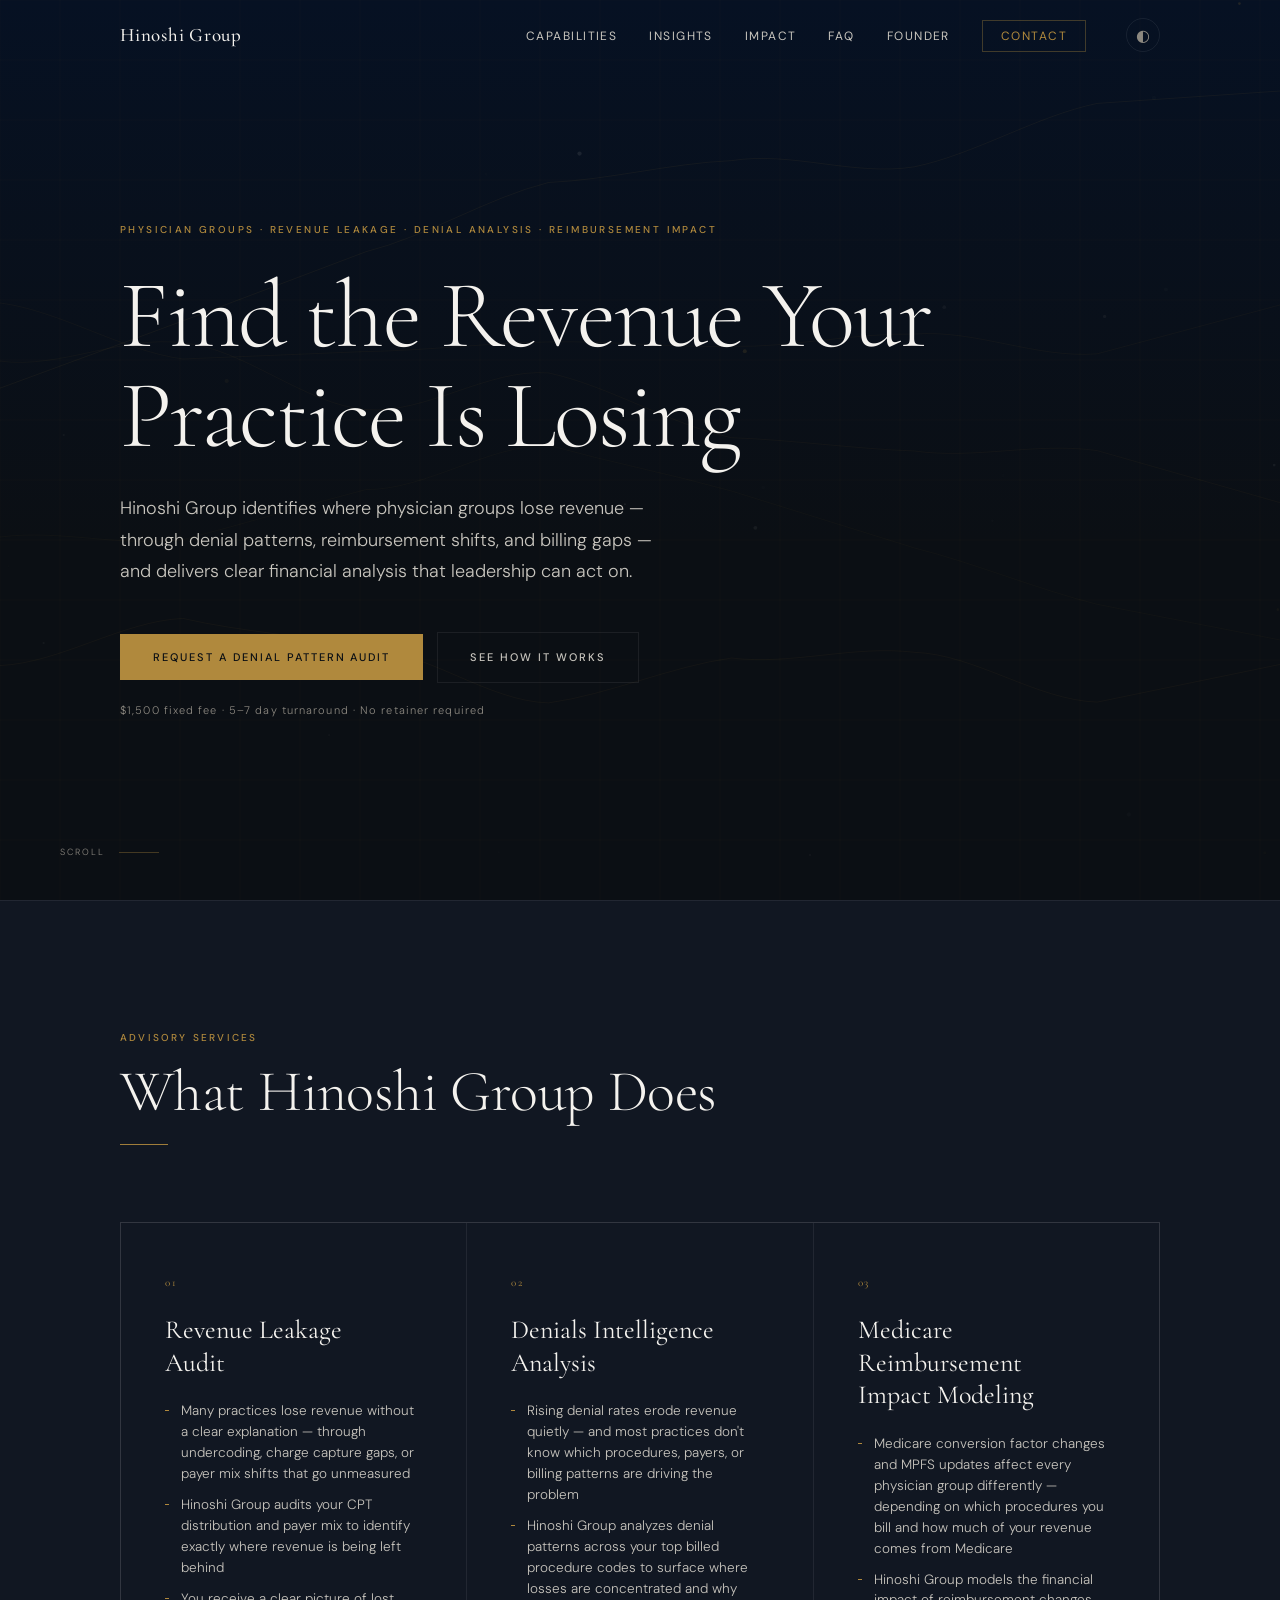
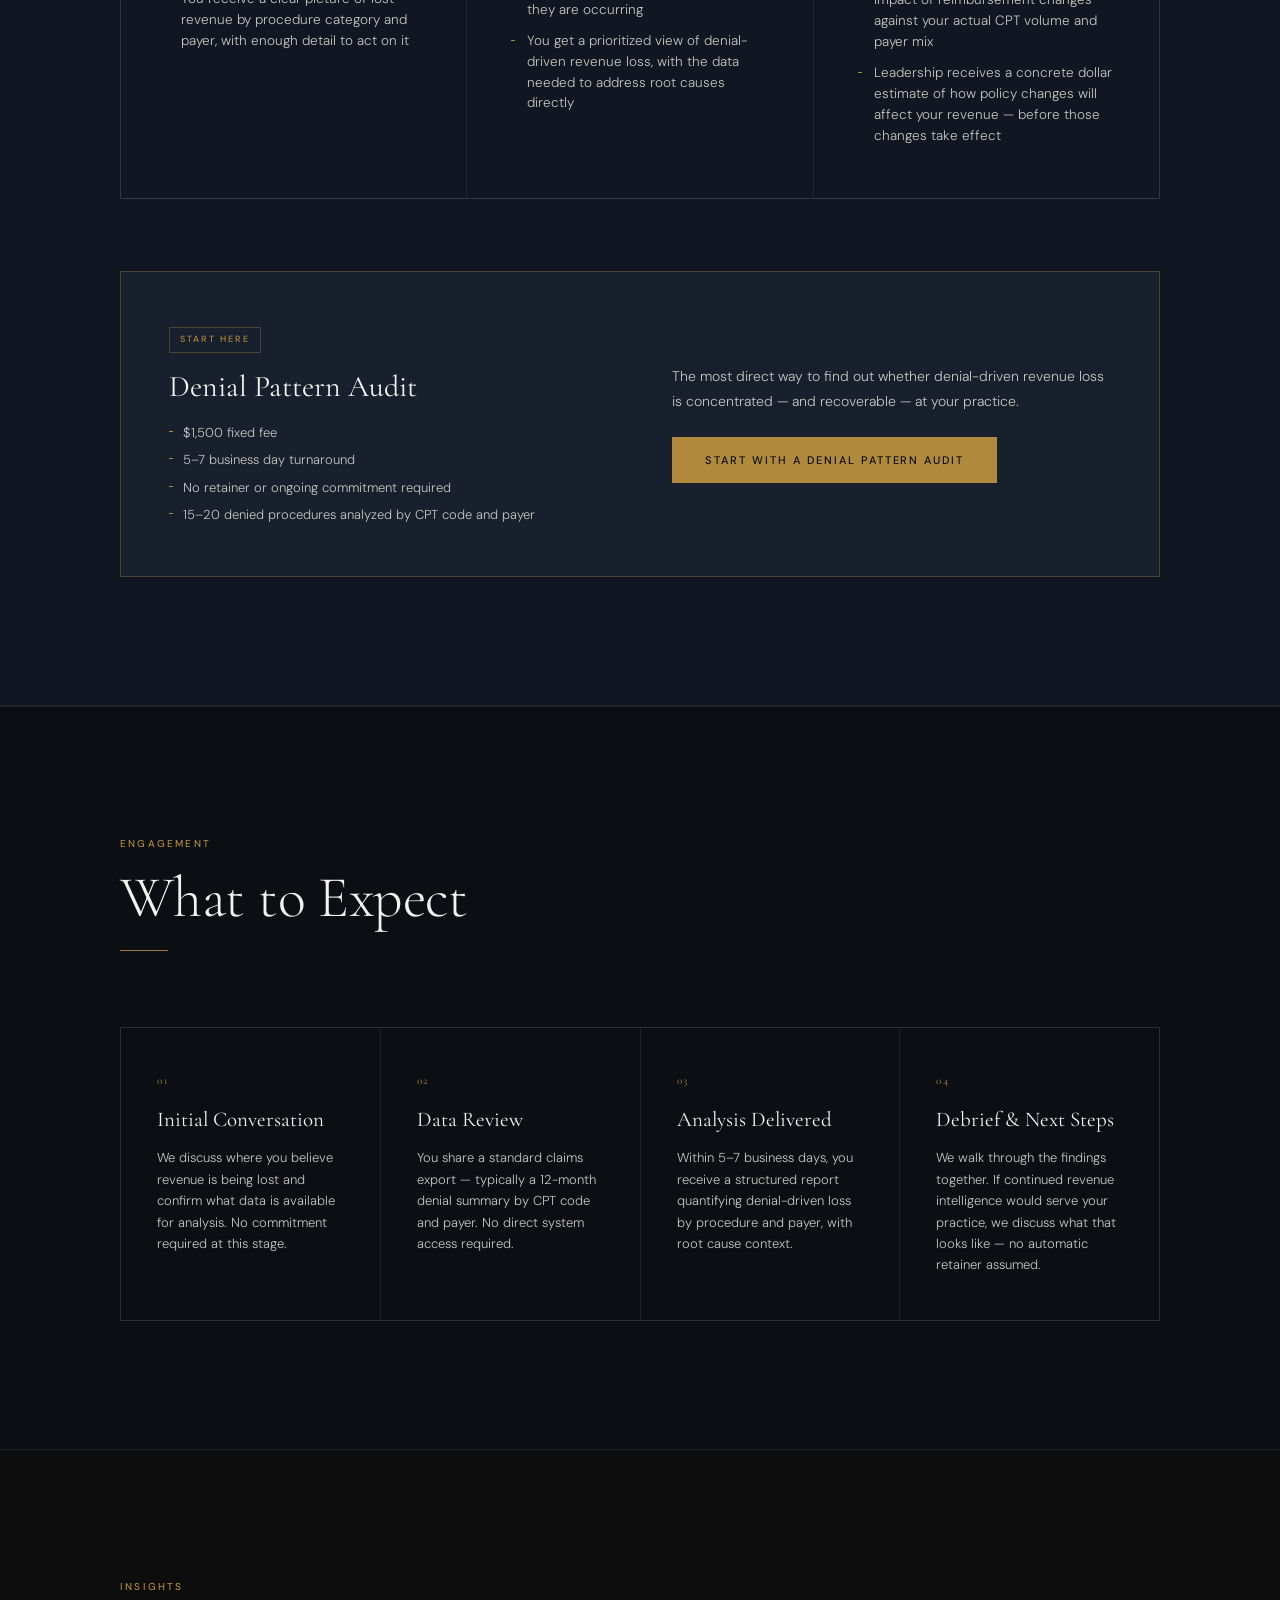
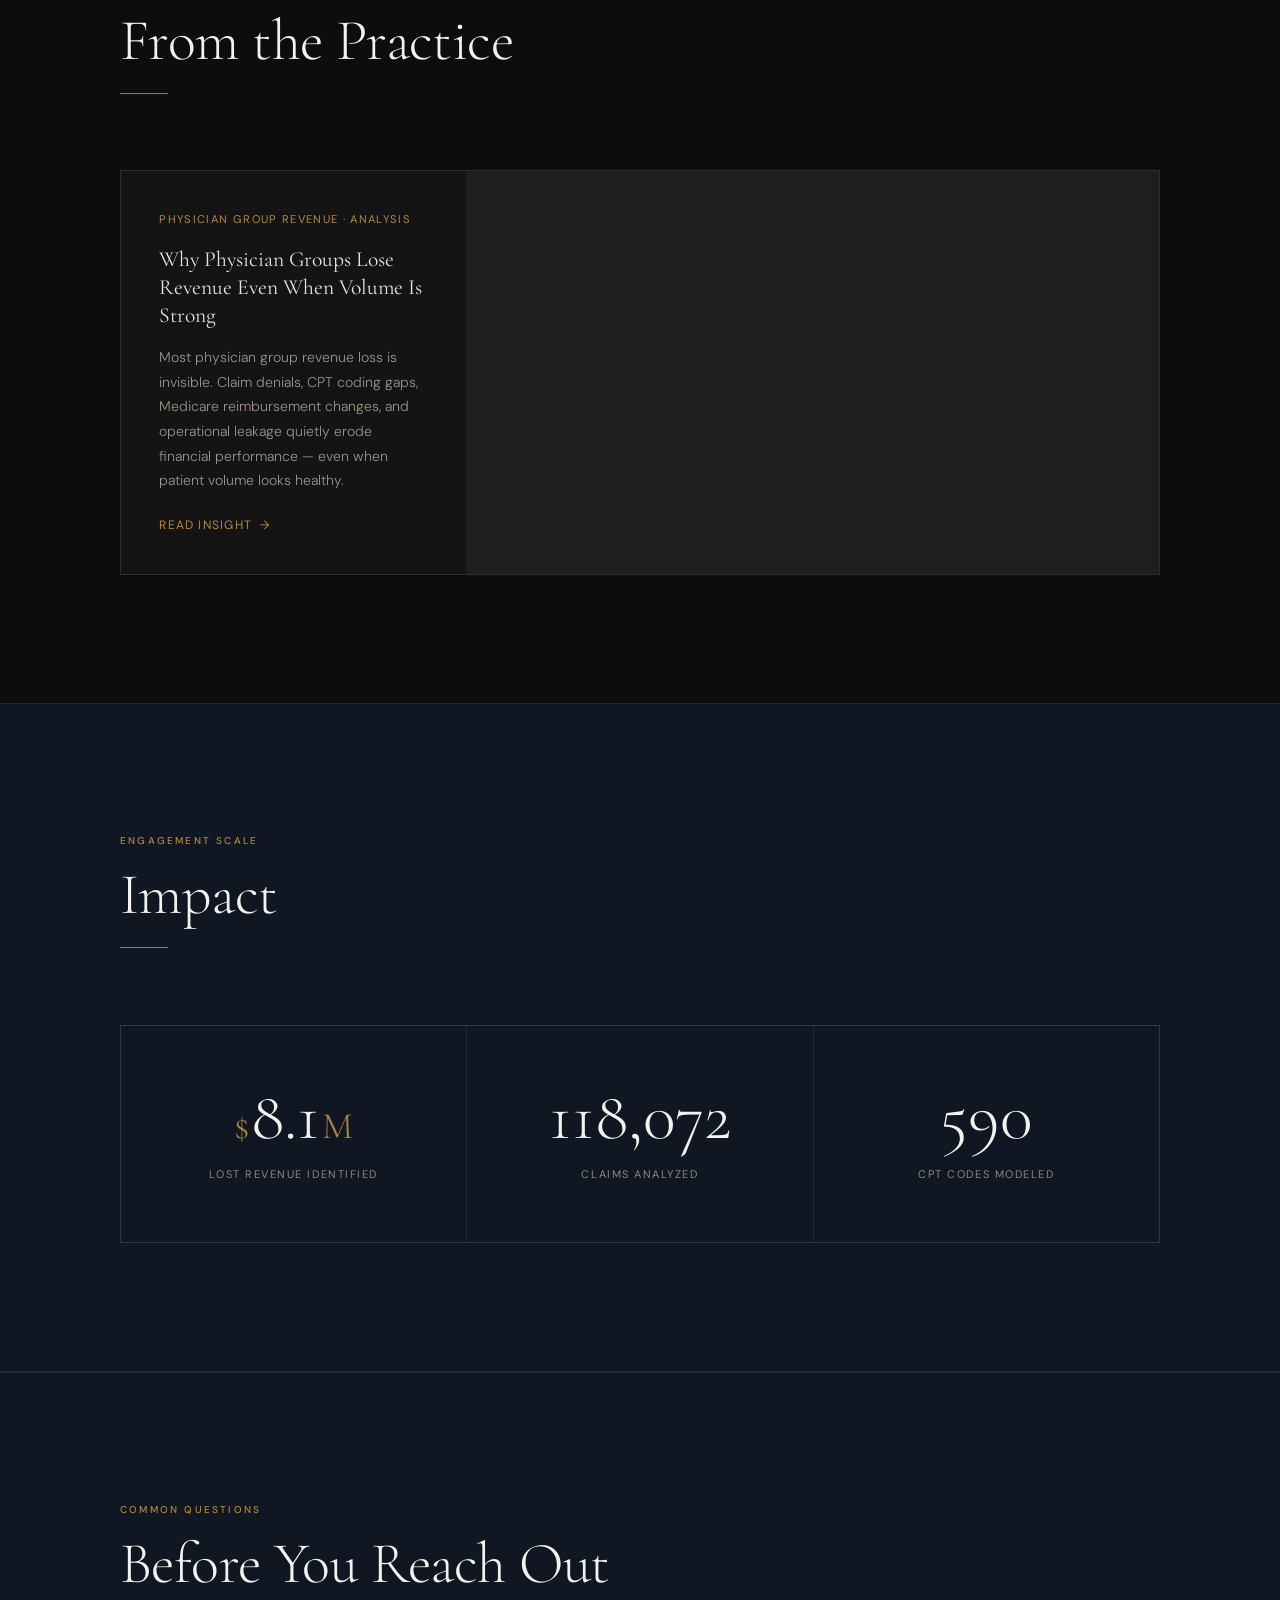
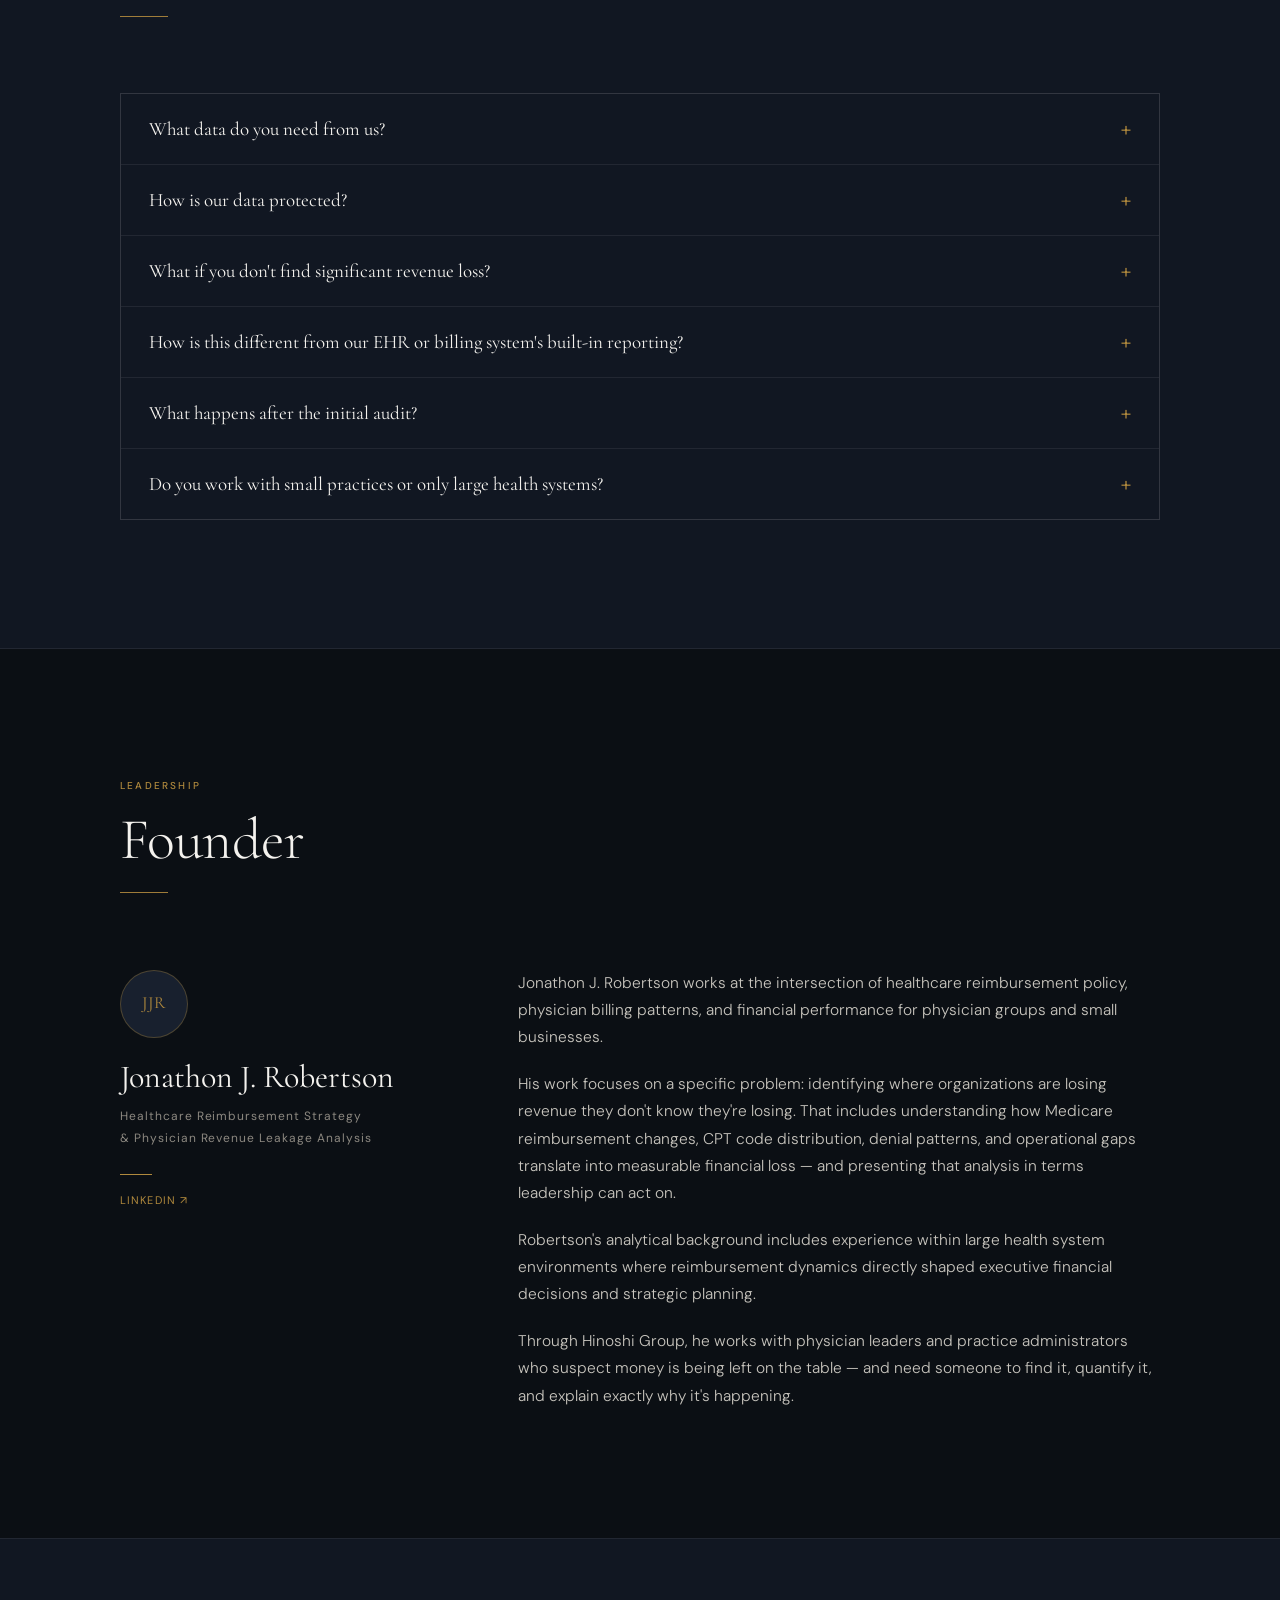
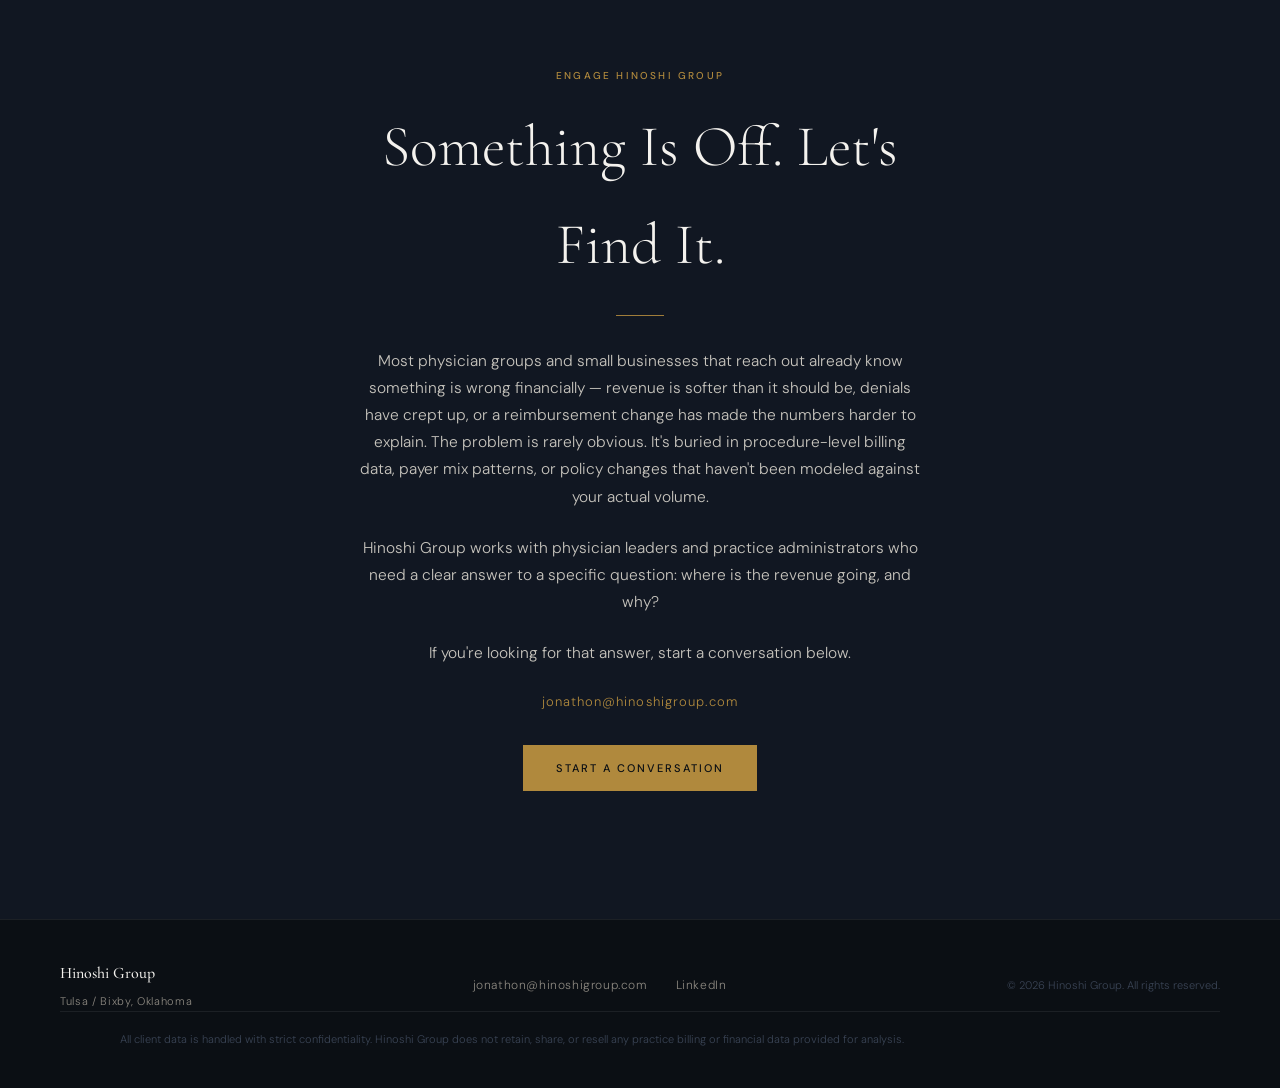
==== commit 2bde6060: "Add files via upload" ====
--- a/index.html
+++ b/index.html
@@ -8,7 +8,7 @@
   <link rel="preconnect" href="https://fonts.googleapis.com" />
   <link rel="preconnect" href="https://fonts.gstatic.com" crossorigin />
   <link href="https://fonts.googleapis.com/css2?family=Cormorant+Garamond:ital,wght@0,300;0,400;0,500;0,600;1,300;1,400&family=DM+Sans:wght@300;400;500&display=swap" rel="stylesheet" />
-  <link rel="stylesheet" href="styles.css?v=2" />
+  <link rel="stylesheet" href="styles.css?v=3" />
 </head>
 <body>
 
@@ -85,6 +85,7 @@
         <li><a href="#capabilities">Capabilities</a></li>
         <li><a href="#insights">Insights</a></li>
         <li><a href="#impact">Impact</a></li>
+        <li><a href="#faq">FAQ</a></li>
         <li><a href="#founder">Founder</a></li>
         <li><a href="#contact" class="nav-cta">Contact</a></li>
       </ul>
@@ -99,6 +100,7 @@
       <a href="#capabilities">Capabilities</a>
       <a href="#insights">Insights</a>
       <a href="#impact">Impact</a>
+      <a href="#faq">FAQ</a>
       <a href="#founder">Founder</a>
       <a href="#contact">Contact</a>
     </div>
@@ -117,7 +119,11 @@
       <p class="hero-sub">
         Hinoshi Group identifies where physician groups lose revenue — through denial patterns, reimbursement shifts, and billing gaps — and delivers clear financial analysis that leadership can act on.
       </p>
-      <button class="btn-primary open-modal">Start a Conversation</button>
+      <div class="hero-ctas">
+        <button class="btn-primary open-modal">Request a Denial Pattern Audit</button>
+        <a href="#capabilities" class="btn-ghost">See How It Works</a>
+      </div>
+      <p class="hero-entry-note">$1,500 fixed fee &middot; 5&ndash;7 day turnaround &middot; No retainer required</p>
     </div>
     <div class="hero-scroll-hint">
       <span>Scroll</span>
@@ -169,22 +175,66 @@
 
       </div>
 
-      <!-- Entry Offer: Denial Pattern Audit -->
-      <div class="entry-offer">
-        <div class="entry-offer-eyebrow">Start Here</div>
-        <h3 class="entry-offer-title">Denial Pattern Audit</h3>
-        <p class="entry-offer-subtitle">A fixed-scope starting point — not a retainer.</p>
-        <p class="entry-offer-body">Send your top 15–20 denied procedure codes from the last 6–12 months. Hinoshi Group analyzes the pattern — which codes, which payers, which reasons — and returns a prioritized report showing where your denial-driven revenue loss is concentrated and why.</p>
-        <ul class="entry-offer-list">
-          <li><strong>Deliverable:</strong> A written report ranking denial losses by procedure and payer, with root-cause analysis and recommended fixes</li>
-          <li><strong>Timeline:</strong> 5–7 business days from data receipt</li>
-          <li><strong>Investment:</strong> $1,500 flat fee</li>
-          <li><strong>What we need from you:</strong> A denial/remittance export — no system access, no ongoing engagement required</li>
-        </ul>
-        <p class="entry-offer-body">This is the fastest way to see what Hinoshi Group finds. If the audit surfaces a bigger opportunity, we'll scope next steps — no obligation beyond the report itself.</p>
-        <button class="btn-primary open-modal">Start Your Audit</button>
-      </div>
-
+      <!-- ── Entry product callout ── -->
+      <div class="entry-offer" data-reveal>
+        <div class="entry-offer-inner">
+          <div class="entry-offer-meta">
+            <span class="entry-offer-tag">Start Here</span>
+            <h3 class="entry-offer-title">Denial Pattern Audit</h3>
+            <ul class="entry-offer-specs">
+              <li>$1,500 fixed fee</li>
+              <li>5&ndash;7 business day turnaround</li>
+              <li>No retainer or ongoing commitment required</li>
+              <li>15&ndash;20 denied procedures analyzed by CPT code and payer</li>
+            </ul>
+          </div>
+          <div class="entry-offer-action">
+            <p>The most direct way to find out whether denial-driven revenue loss is concentrated — and recoverable — at your practice.</p>
+            <button class="btn-primary open-modal">Start with a Denial Pattern Audit</button>
+          </div>
+        </div>
+      </div>
+
+    </div>
+  </section>
+
+  <!-- ═══════════════════════════════════
+       WHAT TO EXPECT
+  ════════════════════════════════════ -->
+  <section id="process">
+    <div class="section-inner">
+      <div class="section-header">
+        <span class="section-label">Engagement</span>
+        <h2>What to Expect</h2>
+        <div class="gold-rule"></div>
+      </div>
+      <div class="process-steps">
+
+        <div class="process-step" data-reveal>
+          <div class="process-step-num">01</div>
+          <h3>Initial Conversation</h3>
+          <p>We discuss where you believe revenue is being lost and confirm what data is available for analysis. No commitment required at this stage.</p>
+        </div>
+
+        <div class="process-step" data-reveal>
+          <div class="process-step-num">02</div>
+          <h3>Data Review</h3>
+          <p>You share a standard claims export — typically a 12-month denial summary by CPT code and payer. No direct system access required.</p>
+        </div>
+
+        <div class="process-step" data-reveal>
+          <div class="process-step-num">03</div>
+          <h3>Analysis Delivered</h3>
+          <p>Within 5&ndash;7 business days, you receive a structured report quantifying denial-driven loss by procedure and payer, with root cause context.</p>
+        </div>
+
+        <div class="process-step" data-reveal>
+          <div class="process-step-num">04</div>
+          <h3>Debrief &amp; Next Steps</h3>
+          <p>We walk through the findings together. If continued revenue intelligence would serve your practice, we discuss what that looks like — no automatic retainer assumed.</p>
+        </div>
+
+      </div>
     </div>
   </section>
 
@@ -252,6 +302,64 @@
   </section>
 
   <!-- ═══════════════════════════════════
+       FAQ
+  ════════════════════════════════════ -->
+  <section id="faq">
+    <div class="section-inner">
+      <div class="section-header">
+        <span class="section-label">Common Questions</span>
+        <h2>Before You Reach Out</h2>
+        <div class="gold-rule"></div>
+      </div>
+      <div class="faq-list">
+
+        <details class="faq-item">
+          <summary class="faq-q">What data do you need from us?</summary>
+          <div class="faq-a">
+            <p>For a Denial Pattern Audit, we need a standard claims export — typically a 12-month denial summary organized by CPT code, payer, and denial reason. This is a report most practice management or billing systems can generate natively. No direct system access is required.</p>
+          </div>
+        </details>
+
+        <details class="faq-item">
+          <summary class="faq-q">How is our data protected?</summary>
+          <div class="faq-a">
+            <p>All client data is handled with strict confidentiality under a signed engagement agreement. Hinoshi Group does not retain, share, or resell any practice billing or financial data. Data provided for analysis is used solely for the purpose of that engagement and is not stored beyond the project scope.</p>
+          </div>
+        </details>
+
+        <details class="faq-item">
+          <summary class="faq-q">What if you don't find significant revenue loss?</summary>
+          <div class="faq-a">
+            <p>That is a legitimate outcome. If the data shows your denial patterns are well-managed and losses are minimal, we report exactly that. You still receive a clear, documented picture of your denial landscape — which has real value as a baseline. We do not manufacture findings or expand scope beyond what the data supports.</p>
+          </div>
+        </details>
+
+        <details class="faq-item">
+          <summary class="faq-q">How is this different from our EHR or billing system's built-in reporting?</summary>
+          <div class="faq-a">
+            <p>Built-in reports show you what happened. Hinoshi Group tells you what it means in dollar terms — by modeling your specific CPT volume and payer mix against denial patterns, reimbursement changes, and coding gaps. The analysis is structured for leadership decision-making, not for billing staff dashboards.</p>
+          </div>
+        </details>
+
+        <details class="faq-item">
+          <summary class="faq-q">What happens after the initial audit?</summary>
+          <div class="faq-a">
+            <p>Nothing is assumed. After the audit and debrief, some practices have enough to act internally. Others have ongoing revenue monitoring needs that benefit from continued analysis — if that's the case, we discuss what an appropriate engagement looks like. There is no automatic retainer or follow-on commitment.</p>
+          </div>
+        </details>
+
+        <details class="faq-item">
+          <summary class="faq-q">Do you work with small practices or only large health systems?</summary>
+          <div class="faq-a">
+            <p>Primarily physician groups — from small independent practices to multi-specialty groups. Smaller practices often lack the internal analytics capacity to surface these issues on their own, which makes independent analysis particularly valuable at that scale.</p>
+          </div>
+        </details>
+
+      </div>
+    </div>
+  </section>
+
+  <!-- ═══════════════════════════════════
        FOUNDER
   ════════════════════════════════════ -->
   <section id="founder">
@@ -263,9 +371,11 @@
       </div>
       <div class="founder-block">
         <div class="founder-meta">
+          <div class="founder-avatar" aria-hidden="true">JJR</div>
           <h3 class="founder-name">Jonathon J. Robertson</h3>
           <p class="founder-title">Healthcare Reimbursement Strategy<br />&amp; Physician Revenue Leakage Analysis</p>
           <div class="founder-divider"></div>
+          <a href="https://www.linkedin.com/in/jonathon-robertson-9478a7ba" target="_blank" rel="noopener" class="founder-linkedin">LinkedIn &#8599;</a>
         </div>
         <div class="founder-bio">
           <p>Jonathon J. Robertson works at the intersection of healthcare reimbursement policy, physician billing patterns, and financial performance for physician groups and small businesses.</p>
@@ -306,11 +416,14 @@
       </div>
       <div class="footer-links">
         <a href="mailto:jonathon@hinoshigroup.com">jonathon@hinoshigroup.com</a>
-        <a href="https://linkedin.com" target="_blank" rel="noopener">LinkedIn</a>
+        <a href="https://www.linkedin.com/in/jonathon-robertson-9478a7ba" target="_blank" rel="noopener">LinkedIn</a>
       </div>
       <div class="footer-copy">
         &copy; <span id="year"></span> Hinoshi Group. All rights reserved.
       </div>
+    </div>
+    <div class="footer-compliance">
+      All client data is handled with strict confidentiality. Hinoshi Group does not retain, share, or resell any practice billing or financial data provided for analysis.
     </div>
   </footer>
 
@@ -395,64 +508,6 @@
     }
   </style>
 
-  <!-- ── Entry Offer (Denial Pattern Audit) styles ── -->
-  <style>
-    .entry-offer {
-      margin-top: 3rem;
-      padding: 3rem;
-      background: var(--surface, #141414);
-      border: 1px solid var(--gold, #b89a5e);
-    }
-    .entry-offer-eyebrow {
-      font-size: 0.7rem;
-      font-weight: 400;
-      letter-spacing: 0.12em;
-      text-transform: uppercase;
-      color: var(--gold, #b89a5e);
-      margin-bottom: 0.6rem;
-    }
-    .entry-offer-title {
-      font-family: 'Cormorant Garamond', serif;
-      font-size: 1.8rem;
-      font-weight: 400;
-      color: var(--text, #e8e4dc);
-      margin: 0 0 0.3rem;
-    }
-    .entry-offer-subtitle {
-      font-size: 0.85rem;
-      font-style: italic;
-      color: var(--text-muted, #9a9488);
-      margin: 0 0 1.4rem;
-    }
-    .entry-offer-body {
-      font-size: 0.92rem;
-      line-height: 1.75;
-      color: var(--text-muted, #9a9488);
-      margin: 0 0 1.2rem;
-    }
-    .entry-offer-list {
-      list-style: none;
-      padding: 0;
-      margin: 0 0 1.4rem;
-      display: grid;
-      gap: 0.7rem;
-    }
-    .entry-offer-list li {
-      font-size: 0.88rem;
-      line-height: 1.6;
-      color: var(--text, #e8e4dc);
-      padding-left: 1rem;
-      border-left: 2px solid var(--gold, #b89a5e);
-    }
-    .entry-offer-list strong {
-      color: var(--gold, #b89a5e);
-      font-weight: 500;
-    }
-    @media (max-width: 600px) {
-      .entry-offer { padding: 1.8rem 1.4rem; }
-    }
-  </style>
-
-  <script src="script.js?v=2"></script>
+  <script src="script.js?v=3"></script>
 </body>
 </html>
--- a/styles.css
+++ b/styles.css
@@ -973,3 +973,313 @@
     padding: 36px 22px 32px;
   }
 }
+
+
+/* ════════════════════════════════════════════════
+   HERO DUAL CTAs
+════════════════════════════════════════════════ */
+
+.hero-ctas {
+  display: flex;
+  flex-wrap: wrap;
+  gap: 14px;
+  align-items: center;
+  margin-bottom: 18px;
+  opacity: 0;
+  animation: fadeUp 0.9s 0.68s var(--ease-out) forwards;
+}
+
+/* btn-primary inside hero-ctas inherits parent animation — reset its own */
+.hero-ctas .btn-primary {
+  animation: none;
+  opacity: 1;
+}
+
+.btn-ghost {
+  display: inline-block;
+  font-family: var(--font-sans);
+  font-size: 11px;
+  font-weight: 500;
+  letter-spacing: 0.18em;
+  text-transform: uppercase;
+  text-decoration: none;
+  color: var(--gray-1);
+  background: transparent;
+  padding: 15px 32px;
+  border: 1px solid var(--border);
+  cursor: pointer;
+  transition: border-color 0.28s, color 0.28s;
+}
+.btn-ghost:hover {
+  border-color: var(--gold-dim);
+  color: var(--gold);
+}
+
+.hero-entry-note {
+  font-size: 11px;
+  letter-spacing: 0.1em;
+  color: var(--gray-2);
+  opacity: 0;
+  animation: fadeUp 0.9s 0.82s var(--ease-out) forwards;
+}
+
+@media (max-width: 480px) {
+  .hero-ctas { flex-direction: column; align-items: flex-start; }
+  .btn-ghost { width: 100%; text-align: center; }
+}
+
+
+/* ════════════════════════════════════════════════
+   ENTRY OFFER CALLOUT
+════════════════════════════════════════════════ */
+
+.entry-offer {
+  margin-top: clamp(40px, 6vw, 72px);
+  border: 1px solid var(--gold-dim);
+  background: var(--navy-light);
+}
+
+.entry-offer-inner {
+  display: grid;
+  grid-template-columns: 1fr 1fr;
+  gap: clamp(32px, 5vw, 64px);
+  padding: clamp(32px, 4vw, 52px) clamp(28px, 4vw, 48px);
+  align-items: center;
+}
+
+.entry-offer-tag {
+  display: inline-block;
+  font-size: 9px;
+  font-weight: 500;
+  letter-spacing: 0.22em;
+  text-transform: uppercase;
+  color: var(--gold);
+  border: 1px solid var(--gold-dim);
+  padding: 4px 10px;
+  margin-bottom: 16px;
+}
+
+.entry-offer-title {
+  font-family: var(--font-serif);
+  font-size: clamp(22px, 2.6vw, 30px);
+  font-weight: 400;
+  color: var(--white);
+  margin-bottom: 18px;
+  line-height: 1.2;
+}
+
+.entry-offer-specs {
+  list-style: none;
+  display: flex;
+  flex-direction: column;
+  gap: 8px;
+}
+.entry-offer-specs li {
+  font-size: 13px;
+  color: var(--gray-1);
+  padding-left: 14px;
+  position: relative;
+  line-height: 1.5;
+}
+.entry-offer-specs li::before {
+  content: '';
+  position: absolute;
+  left: 0;
+  top: 8px;
+  width: 4px;
+  height: 1px;
+  background: var(--gold);
+}
+
+.entry-offer-action p {
+  font-size: 14px;
+  color: var(--gray-1);
+  line-height: 1.75;
+  margin-bottom: 24px;
+}
+
+/* Reset hero animation for entry offer button */
+.entry-offer .btn-primary {
+  animation: none;
+  opacity: 1;
+}
+
+@media (max-width: 760px) {
+  .entry-offer-inner { grid-template-columns: 1fr; }
+}
+
+
+/* ════════════════════════════════════════════════
+   WHAT TO EXPECT — PROCESS SECTION
+════════════════════════════════════════════════ */
+
+#process {
+  background: var(--bg-base);
+  border-top: 1px solid var(--border);
+  border-bottom: 1px solid var(--border);
+}
+
+.process-steps {
+  display: grid;
+  grid-template-columns: repeat(4, 1fr);
+  gap: 1px;
+  background: var(--border);
+  border: 1px solid var(--border);
+}
+
+.process-step {
+  background: var(--bg-base);
+  padding: clamp(28px, 3.5vw, 44px) clamp(22px, 3vw, 36px);
+  transition: background 0.3s;
+}
+.process-step:hover { background: var(--bg-surface); }
+
+.process-step-num {
+  font-family: var(--font-serif);
+  font-size: 11px;
+  font-weight: 400;
+  letter-spacing: 0.14em;
+  color: var(--gold);
+  margin-bottom: 16px;
+}
+
+.process-step h3 {
+  font-family: var(--font-serif);
+  font-size: clamp(17px, 1.8vw, 21px);
+  font-weight: 400;
+  color: var(--white);
+  line-height: 1.25;
+  margin-bottom: 14px;
+}
+
+.process-step p {
+  font-size: 13px;
+  color: var(--gray-1);
+  line-height: 1.65;
+}
+
+@media (max-width: 900px) {
+  .process-steps { grid-template-columns: repeat(2, 1fr); }
+}
+@media (max-width: 520px) {
+  .process-steps { grid-template-columns: 1fr; }
+}
+
+
+/* ════════════════════════════════════════════════
+   FAQ SECTION
+════════════════════════════════════════════════ */
+
+#faq {
+  background: var(--navy-mid);
+  border-top: 1px solid var(--border);
+  border-bottom: 1px solid var(--border);
+}
+
+.faq-list {
+  display: flex;
+  flex-direction: column;
+  gap: 1px;
+  background: var(--border);
+  border: 1px solid var(--border);
+}
+
+.faq-item {
+  background: var(--navy-mid);
+  transition: background 0.2s;
+}
+.faq-item[open] { background: var(--navy-light); }
+
+.faq-q {
+  display: flex;
+  align-items: center;
+  justify-content: space-between;
+  padding: 22px 28px;
+  font-family: var(--font-serif);
+  font-size: clamp(16px, 1.6vw, 19px);
+  font-weight: 400;
+  color: var(--white);
+  cursor: pointer;
+  list-style: none;
+  user-select: none;
+  gap: 20px;
+  line-height: 1.3;
+}
+.faq-q::-webkit-details-marker { display: none; }
+
+.faq-q::after {
+  content: '+';
+  font-family: var(--font-sans);
+  font-size: 20px;
+  font-weight: 300;
+  color: var(--gold);
+  flex-shrink: 0;
+  transition: transform 0.25s var(--ease-out);
+}
+.faq-item[open] .faq-q::after {
+  transform: rotate(45deg);
+}
+
+.faq-a {
+  padding: 0 28px 24px;
+}
+.faq-a p {
+  font-size: 14.5px;
+  color: var(--gray-1);
+  line-height: 1.75;
+}
+
+@media (max-width: 600px) {
+  .faq-q { padding: 18px 20px; }
+  .faq-a { padding: 0 20px 20px; }
+}
+
+
+/* ════════════════════════════════════════════════
+   FOUNDER AVATAR & LINKEDIN
+════════════════════════════════════════════════ */
+
+.founder-avatar {
+  width: 68px;
+  height: 68px;
+  border-radius: 50%;
+  border: 1px solid var(--gold-dim);
+  display: flex;
+  align-items: center;
+  justify-content: center;
+  font-family: var(--font-serif);
+  font-size: 17px;
+  font-weight: 400;
+  letter-spacing: 0.06em;
+  color: var(--gold);
+  background: var(--navy-light);
+  margin-bottom: 20px;
+}
+
+.founder-linkedin {
+  display: inline-block;
+  font-size: 11px;
+  font-weight: 400;
+  letter-spacing: 0.1em;
+  text-transform: uppercase;
+  color: var(--gold);
+  text-decoration: none;
+  margin-top: 16px;
+  transition: opacity 0.25s;
+}
+.founder-linkedin:hover { opacity: 0.7; }
+
+
+/* ════════════════════════════════════════════════
+   FOOTER COMPLIANCE NOTICE
+════════════════════════════════════════════════ */
+
+.footer-compliance {
+  max-width: var(--max-w);
+  margin: 0 auto;
+  padding: 18px clamp(24px, 5vw, 60px) 0;
+  border-top: 1px solid var(--border);
+  font-size: 11px;
+  color: var(--gray-3);
+  line-height: 1.65;
+}
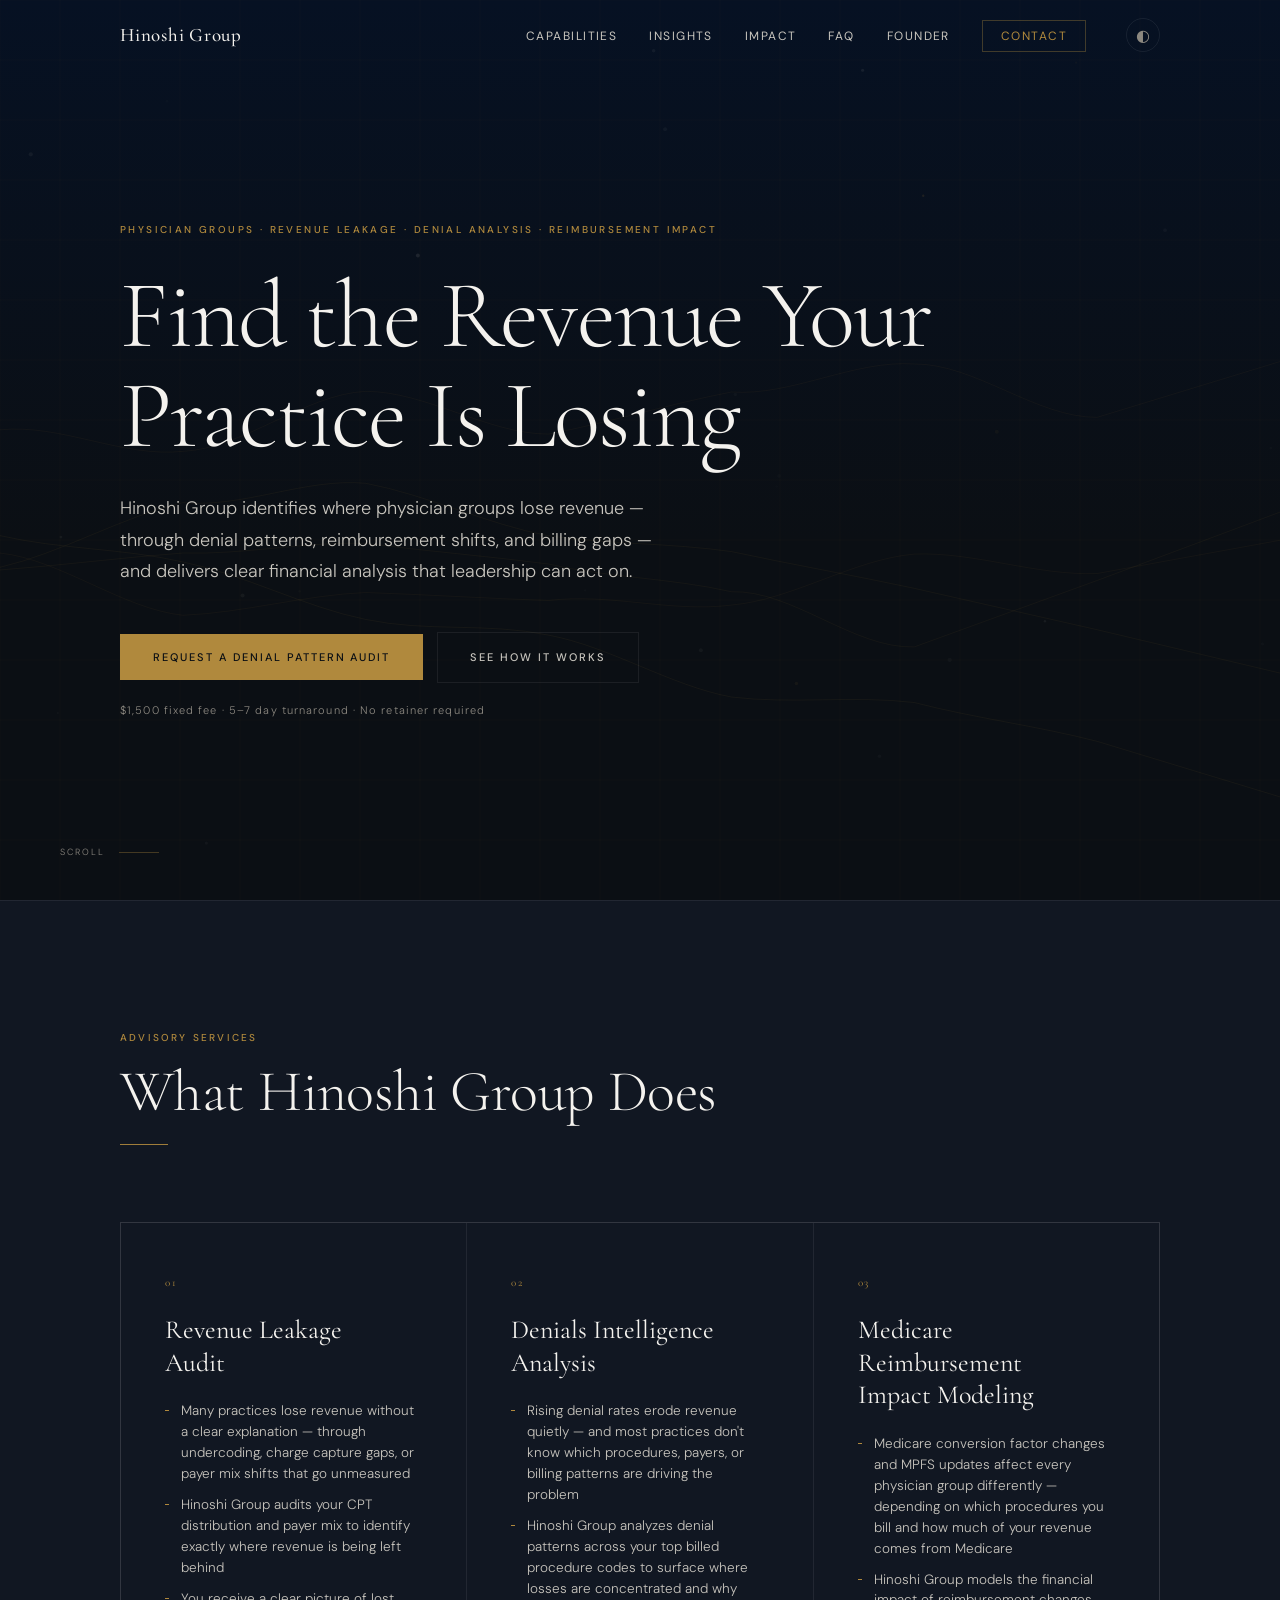
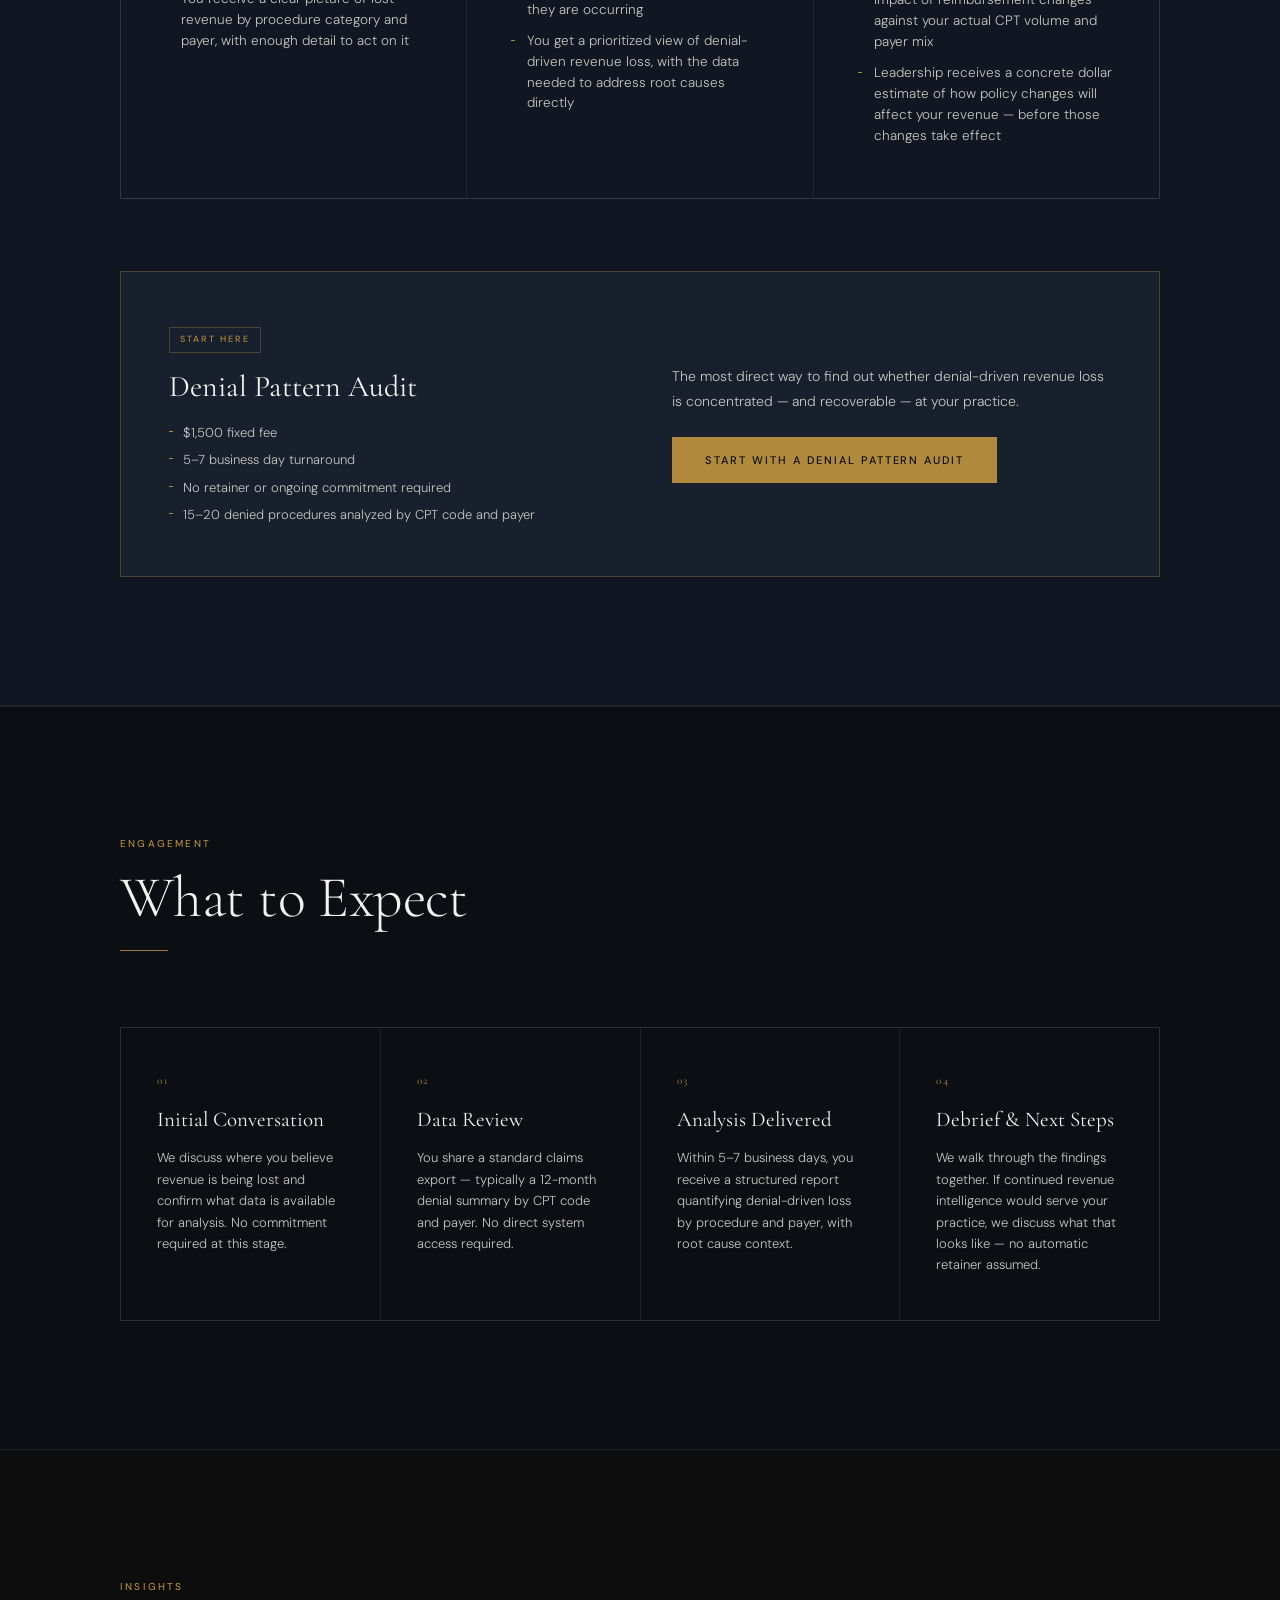
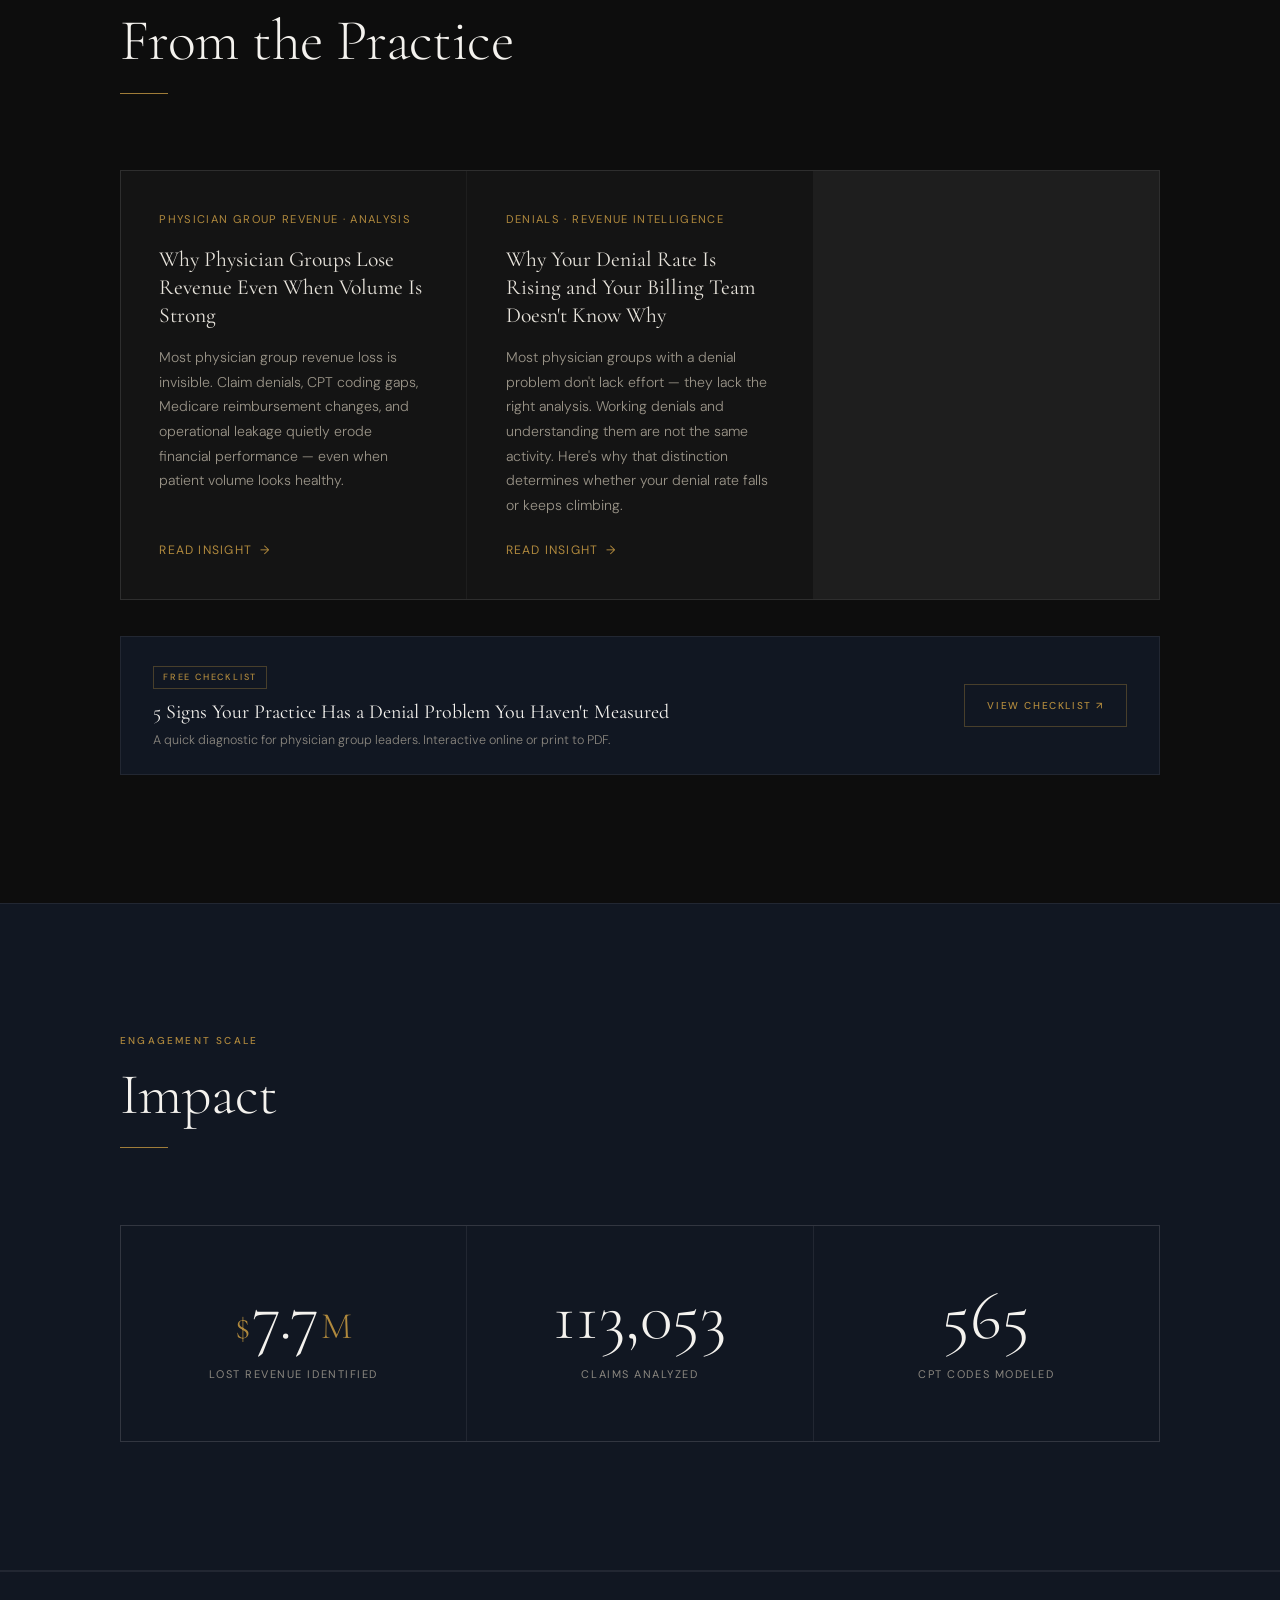
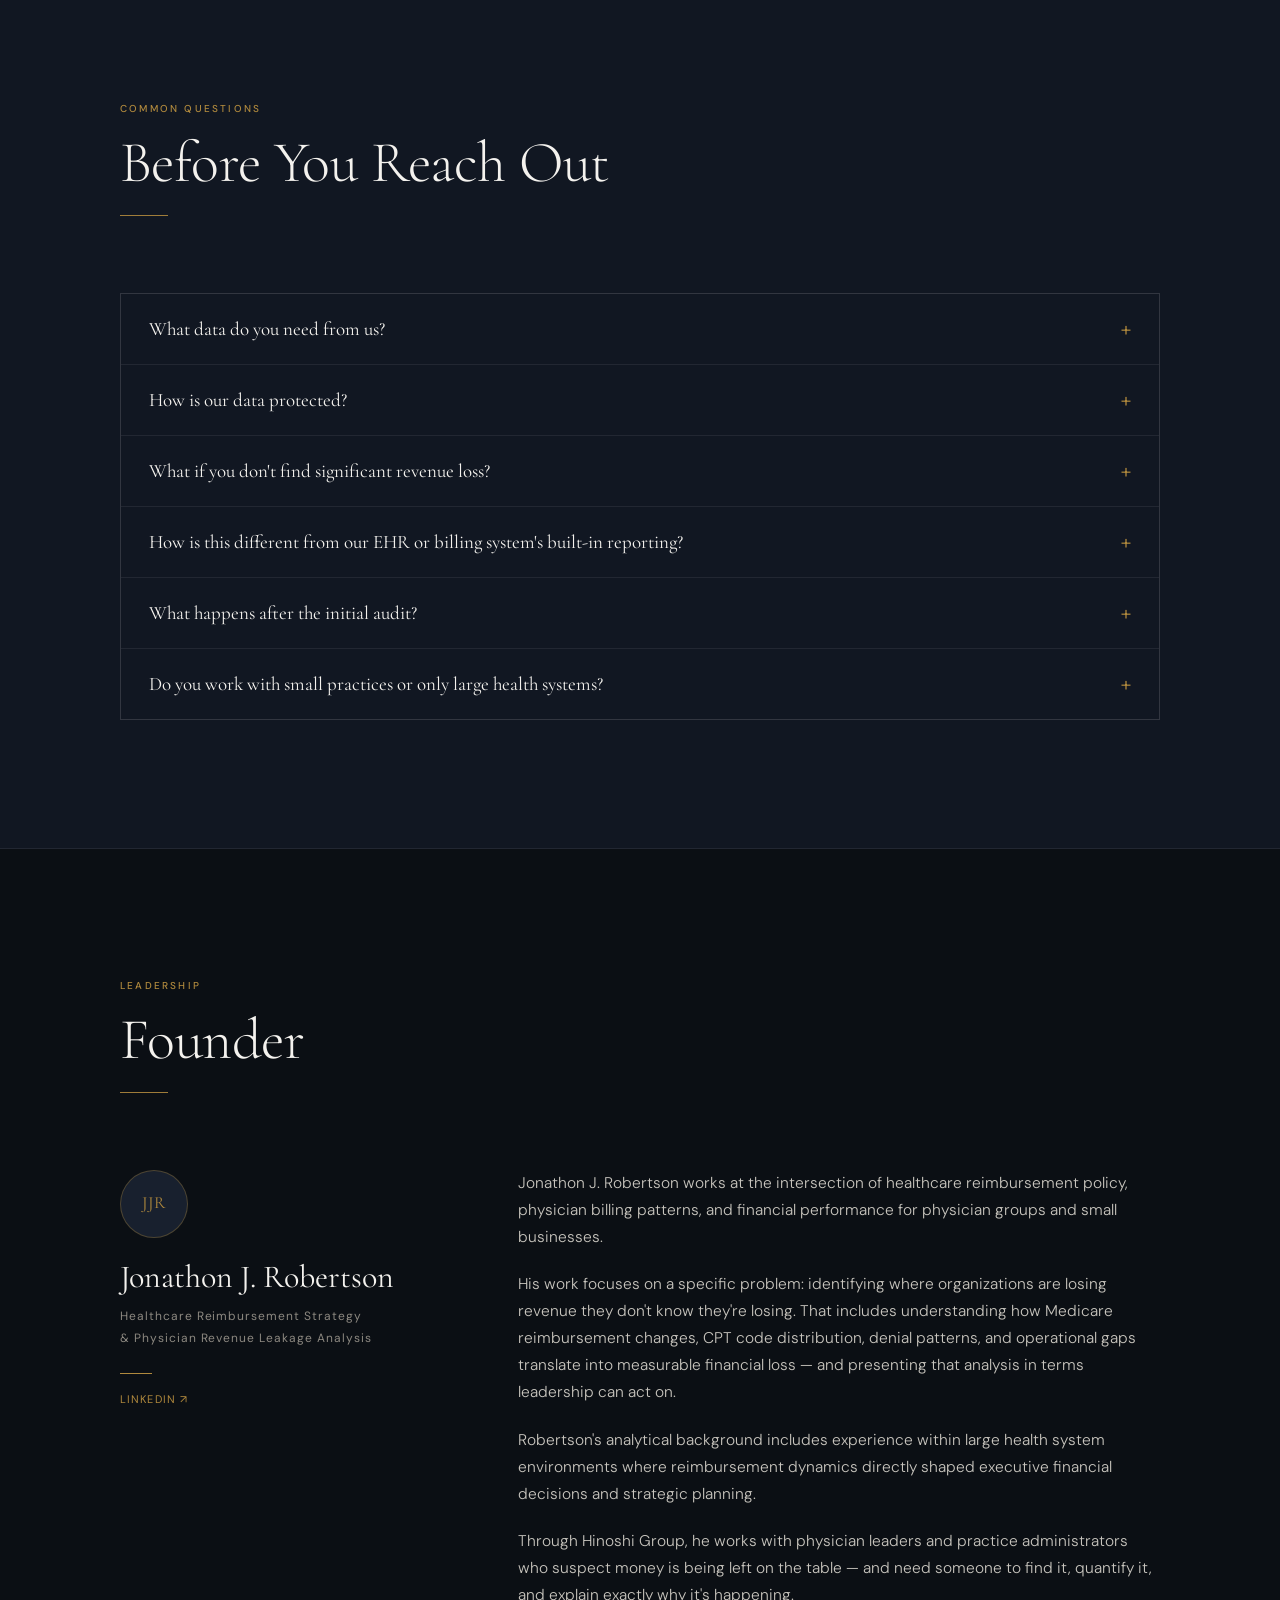
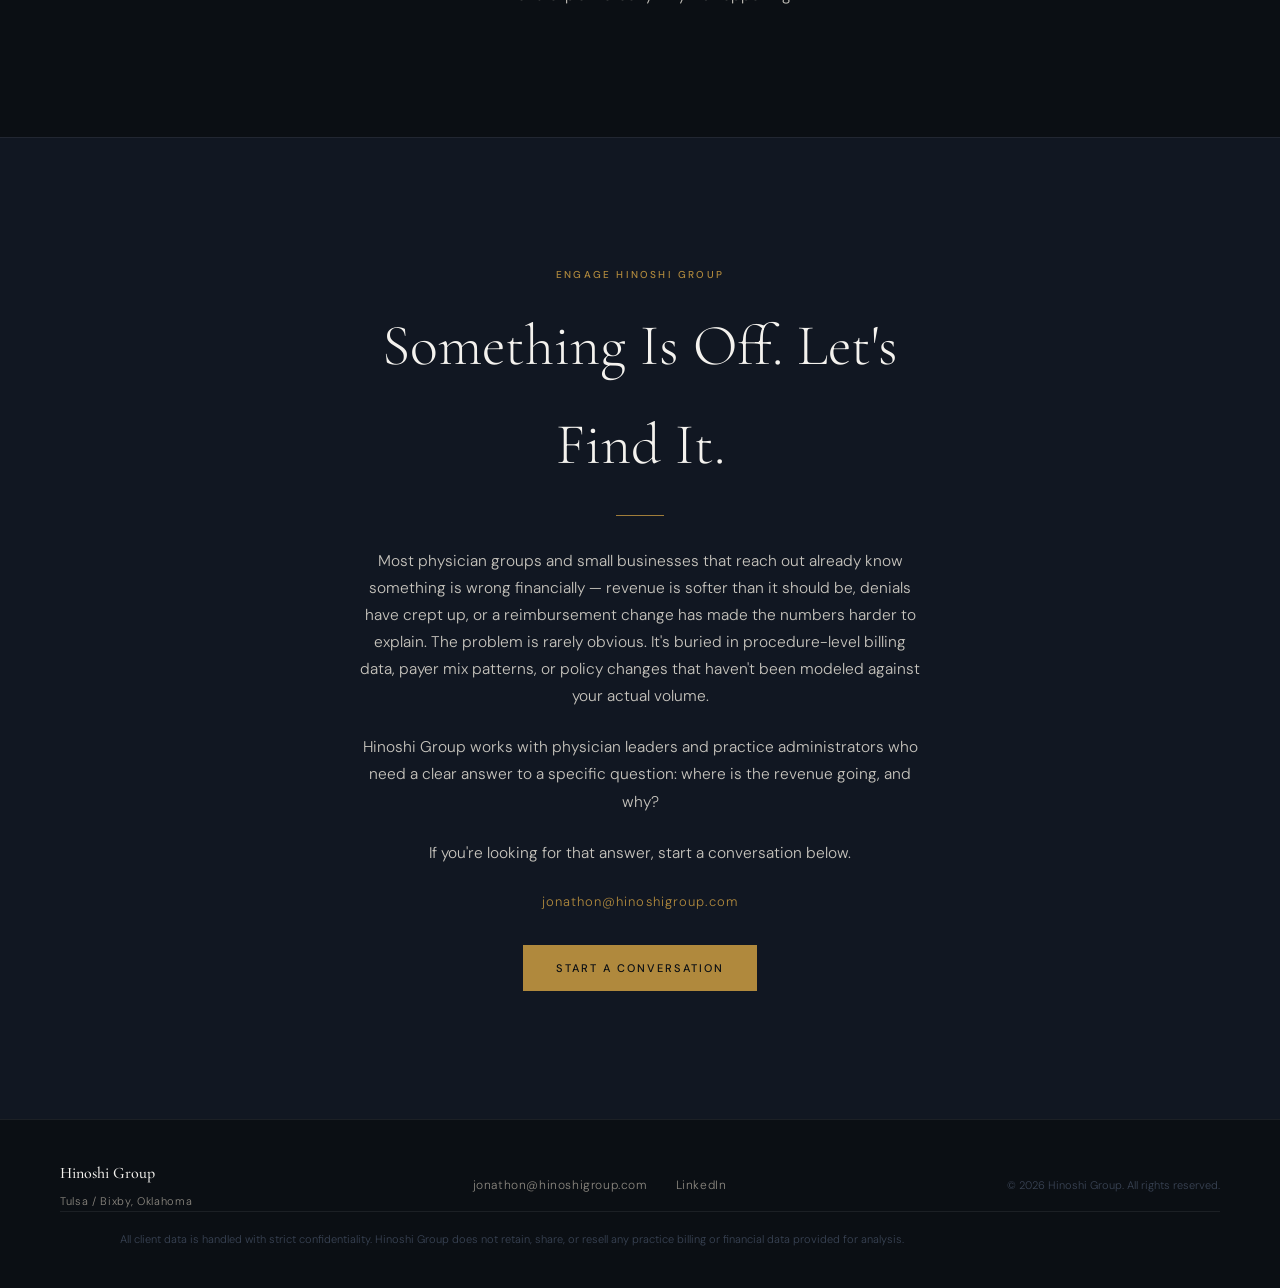
==== commit df4c3e71: "Add files via upload" ====
--- a/index.html
+++ b/index.html
@@ -260,7 +260,29 @@
           </a>
         </article>
 
-      </div>
+        <article class="insight-article-card">
+          <a href="insights/denial-rate-rising.html" class="insight-article-link" aria-label="Read: Why Your Denial Rate Is Rising and Your Billing Team Doesn't Know Why">
+            <div class="insight-article-label">Denials &middot; Revenue Intelligence</div>
+            <h3 class="insight-article-title">Why Your Denial Rate Is Rising and Your Billing Team Doesn't Know Why</h3>
+            <p class="insight-article-excerpt">Most physician groups with a denial problem don't lack effort — they lack the right analysis. Working denials and understanding them are not the same activity. Here's why that distinction determines whether your denial rate falls or keeps climbing.</p>
+            <span class="insight-article-read">Read Insight <span class="insight-article-arrow" aria-hidden="true">&#8594;</span></span>
+          </a>
+        </article>
+
+      </div>
+
+      <!-- ── Free checklist download ── -->
+      <div class="download-callout" data-reveal>
+        <div class="download-callout-inner">
+          <div class="download-callout-text">
+            <span class="download-tag">Free Checklist</span>
+            <h3 class="download-title">5 Signs Your Practice Has a Denial Problem You Haven't Measured</h3>
+            <p class="download-desc">A quick diagnostic for physician group leaders. Interactive online or print to PDF.</p>
+          </div>
+          <a href="downloads/denial-pattern-checklist.html" target="_blank" rel="noopener" class="download-btn">View Checklist &#8599;</a>
+        </div>
+      </div>
+
     </div>
   </section>
 
--- a/styles.css
+++ b/styles.css
@@ -1271,6 +1271,78 @@
 
 
 /* ════════════════════════════════════════════════
+   INSIGHTS DOWNLOAD CALLOUT
+════════════════════════════════════════════════ */
+
+.download-callout {
+  margin-top: clamp(20px, 3vw, 36px);
+  border: 1px solid var(--border);
+  background: var(--bg-surface);
+}
+
+.download-callout-inner {
+  display: flex;
+  align-items: center;
+  justify-content: space-between;
+  gap: 24px;
+  padding: 24px 32px;
+  flex-wrap: wrap;
+}
+
+.download-tag {
+  display: inline-block;
+  font-size: 9px;
+  font-weight: 500;
+  letter-spacing: 0.2em;
+  text-transform: uppercase;
+  color: var(--gold);
+  border: 1px solid var(--gold-dim);
+  padding: 3px 9px;
+  margin-bottom: 10px;
+}
+
+.download-title {
+  font-family: var(--font-serif);
+  font-size: clamp(16px, 1.6vw, 20px);
+  font-weight: 400;
+  color: var(--white);
+  line-height: 1.3;
+  margin-bottom: 6px;
+}
+
+.download-desc {
+  font-size: 12.5px;
+  color: var(--gray-2);
+  line-height: 1.5;
+}
+
+.download-btn {
+  display: inline-block;
+  font-family: var(--font-sans);
+  font-size: 10px;
+  font-weight: 500;
+  letter-spacing: 0.16em;
+  text-transform: uppercase;
+  text-decoration: none;
+  color: var(--gold);
+  border: 1px solid var(--gold-dim);
+  padding: 12px 22px;
+  white-space: nowrap;
+  transition: background 0.25s, color 0.25s;
+  flex-shrink: 0;
+}
+.download-btn:hover {
+  background: var(--gold);
+  color: var(--bg-base);
+}
+
+@media (max-width: 600px) {
+  .download-callout-inner { padding: 20px; }
+  .download-btn { width: 100%; text-align: center; }
+}
+
+
+/* ════════════════════════════════════════════════
    FOOTER COMPLIANCE NOTICE
 ════════════════════════════════════════════════ */
 
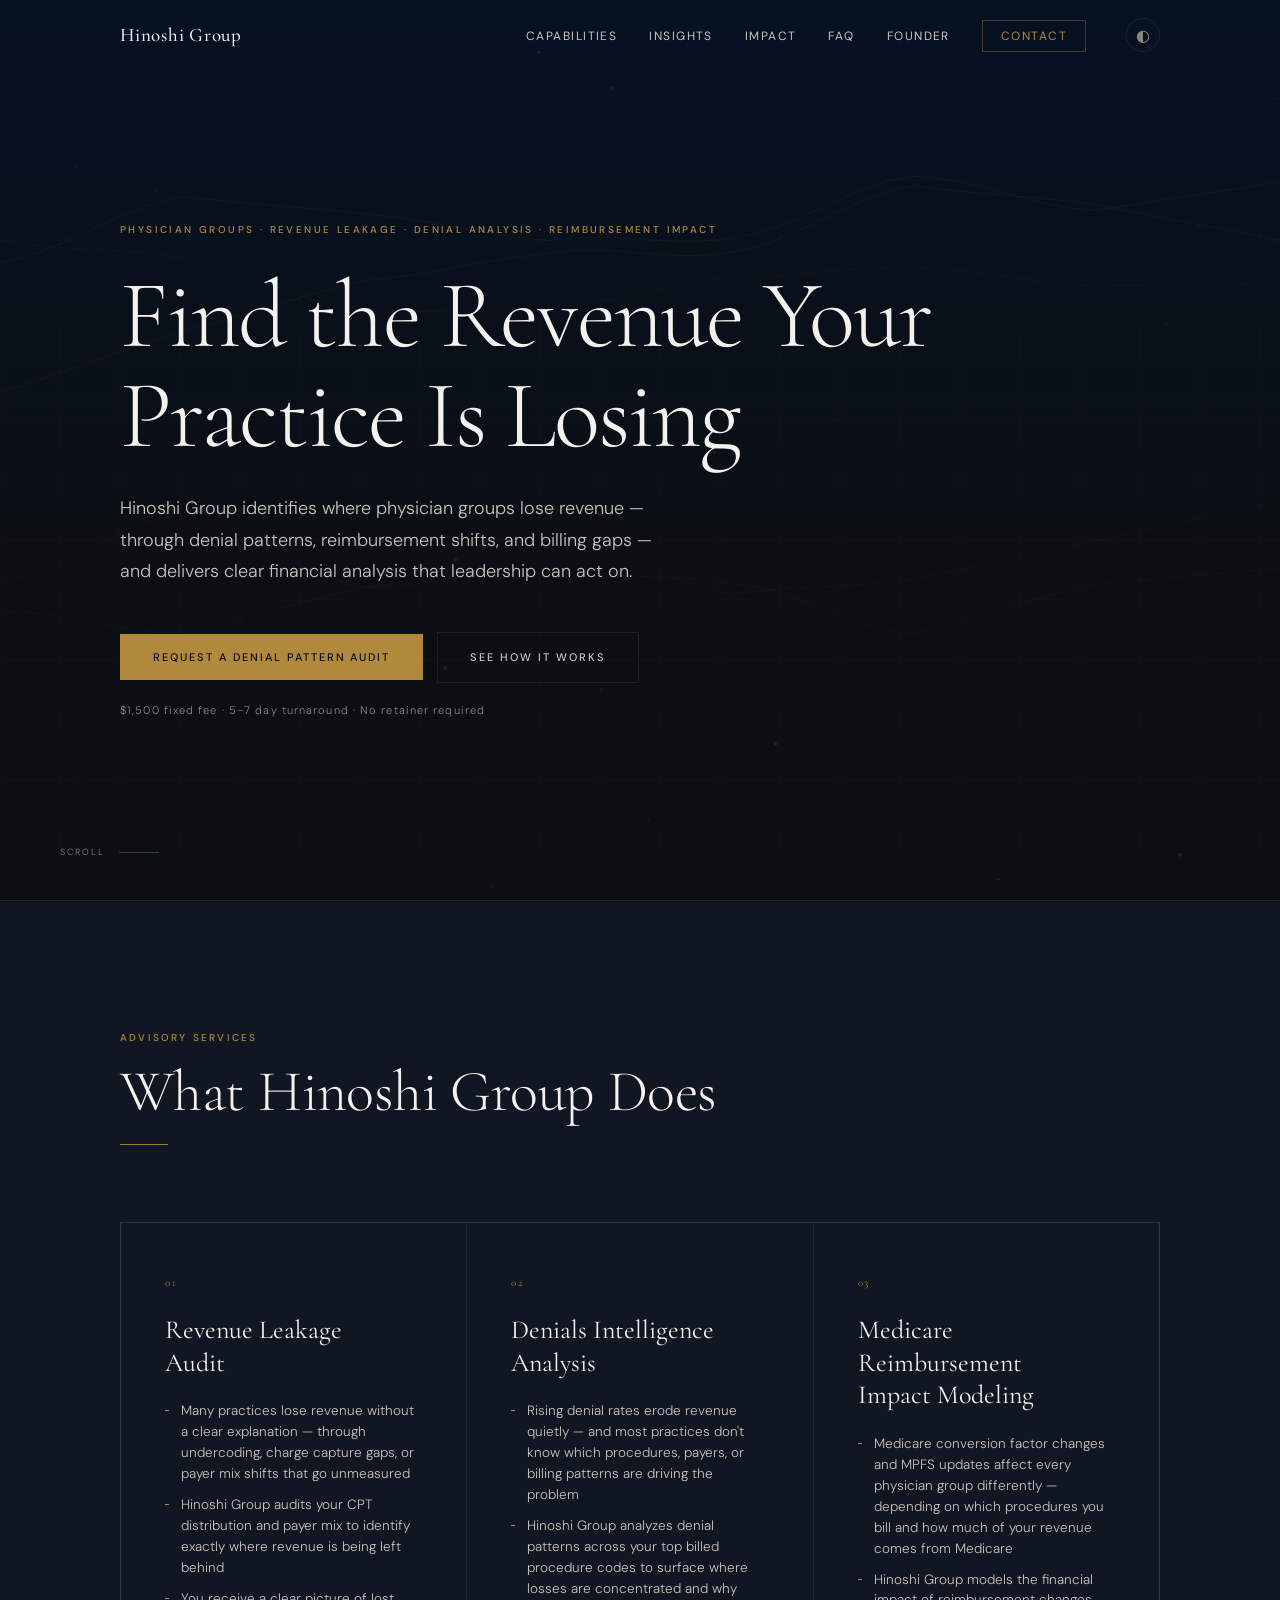
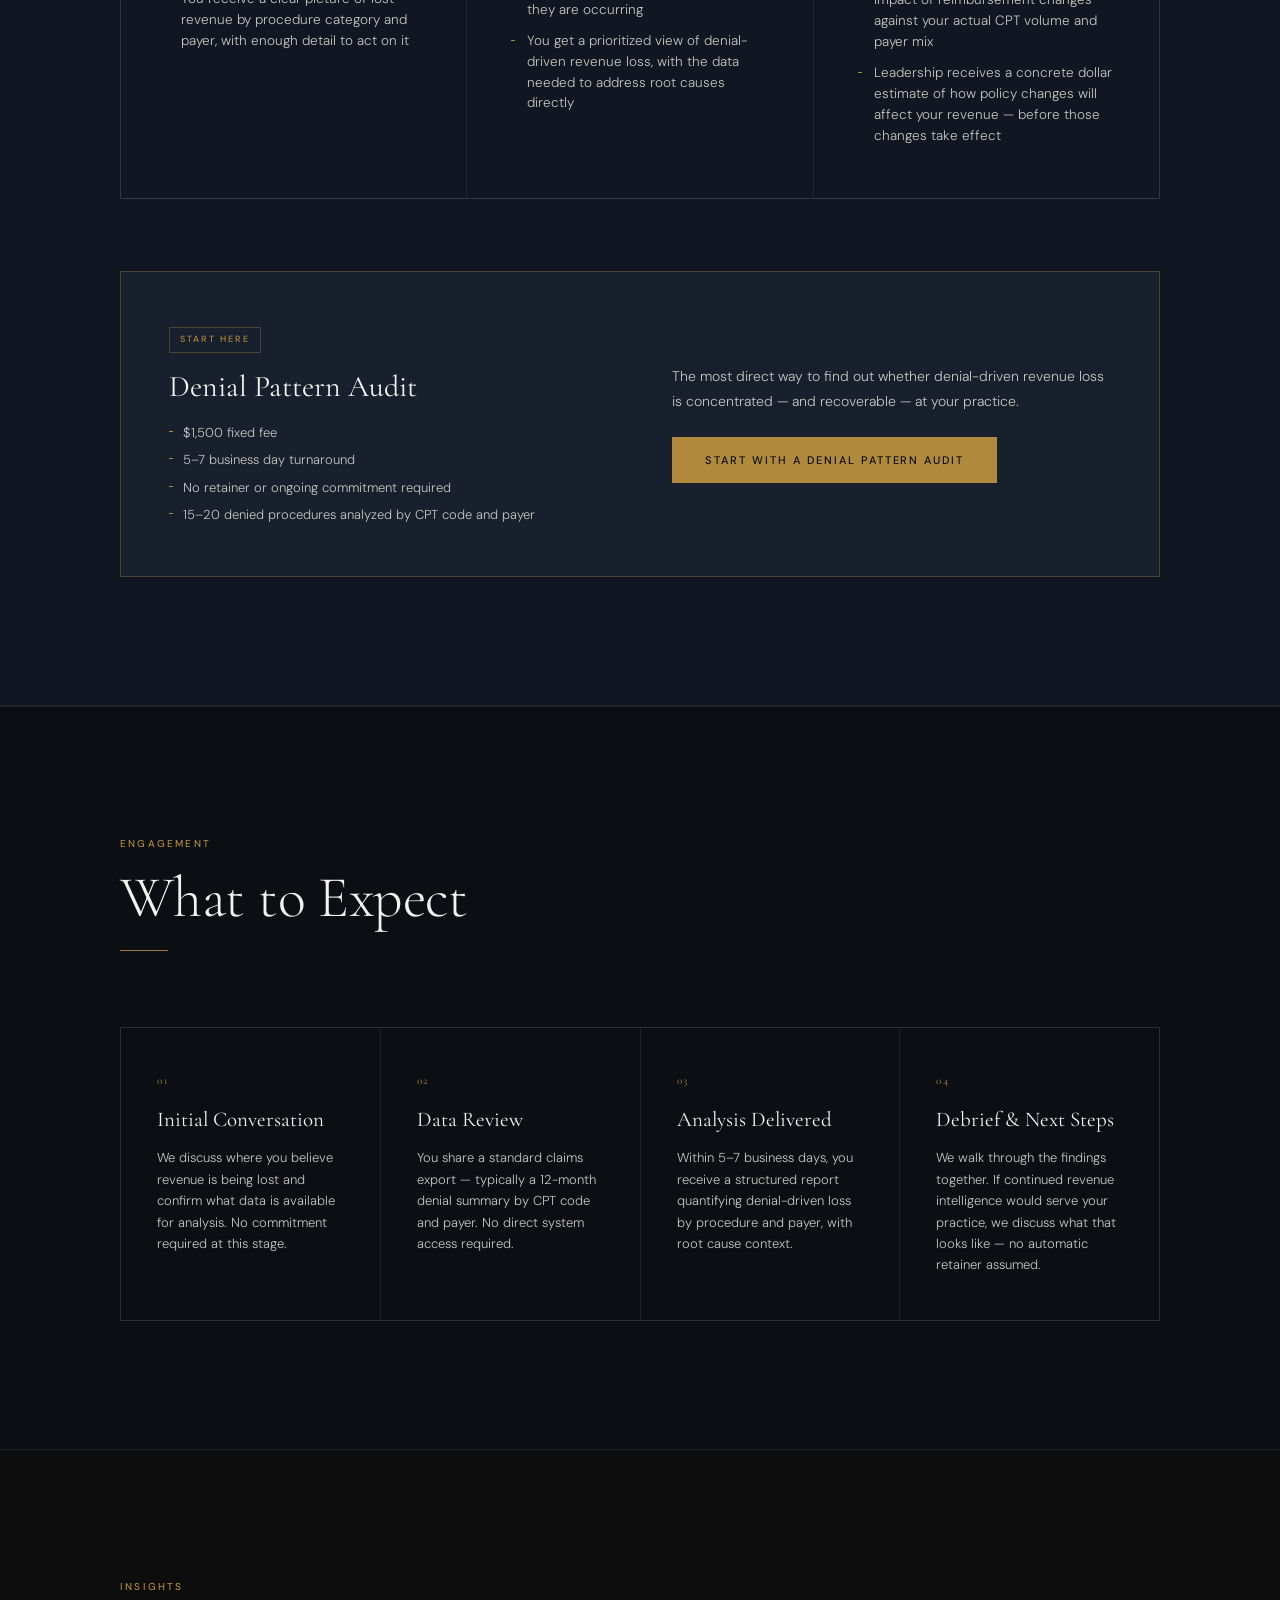
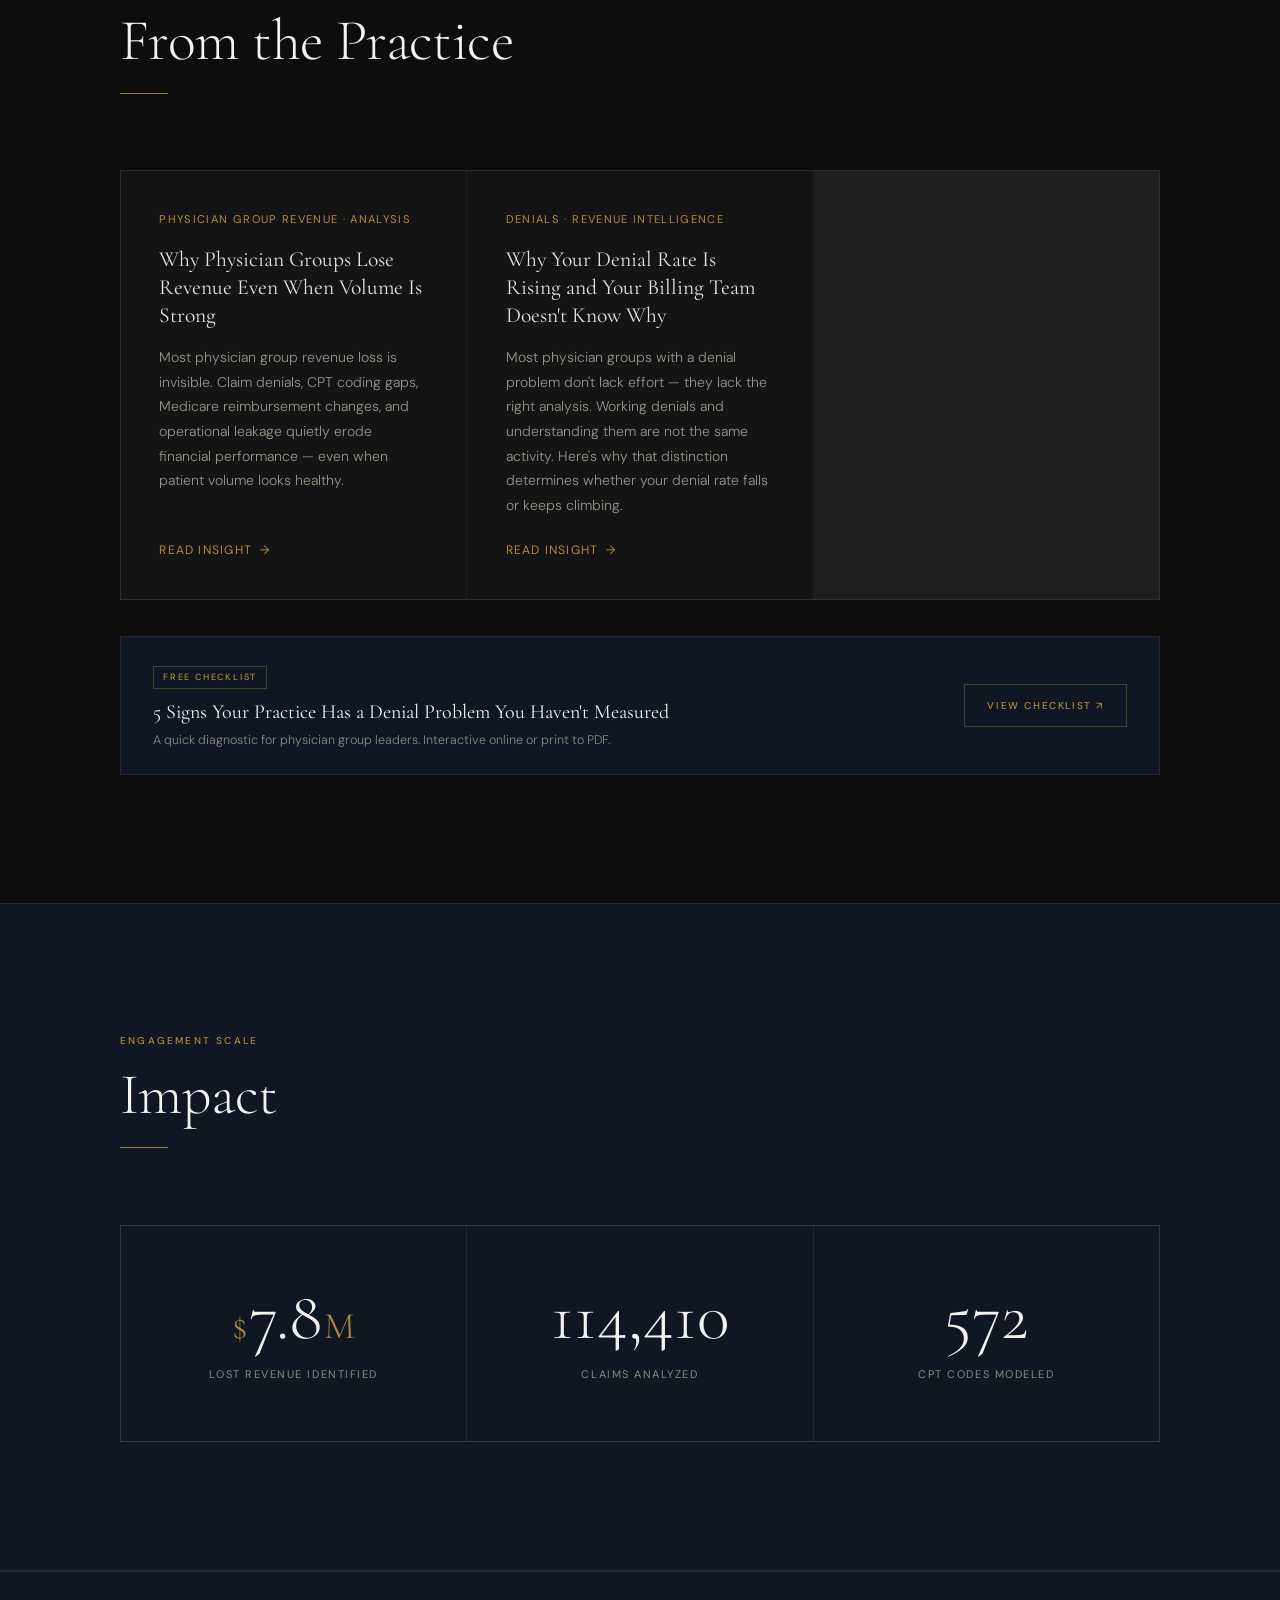
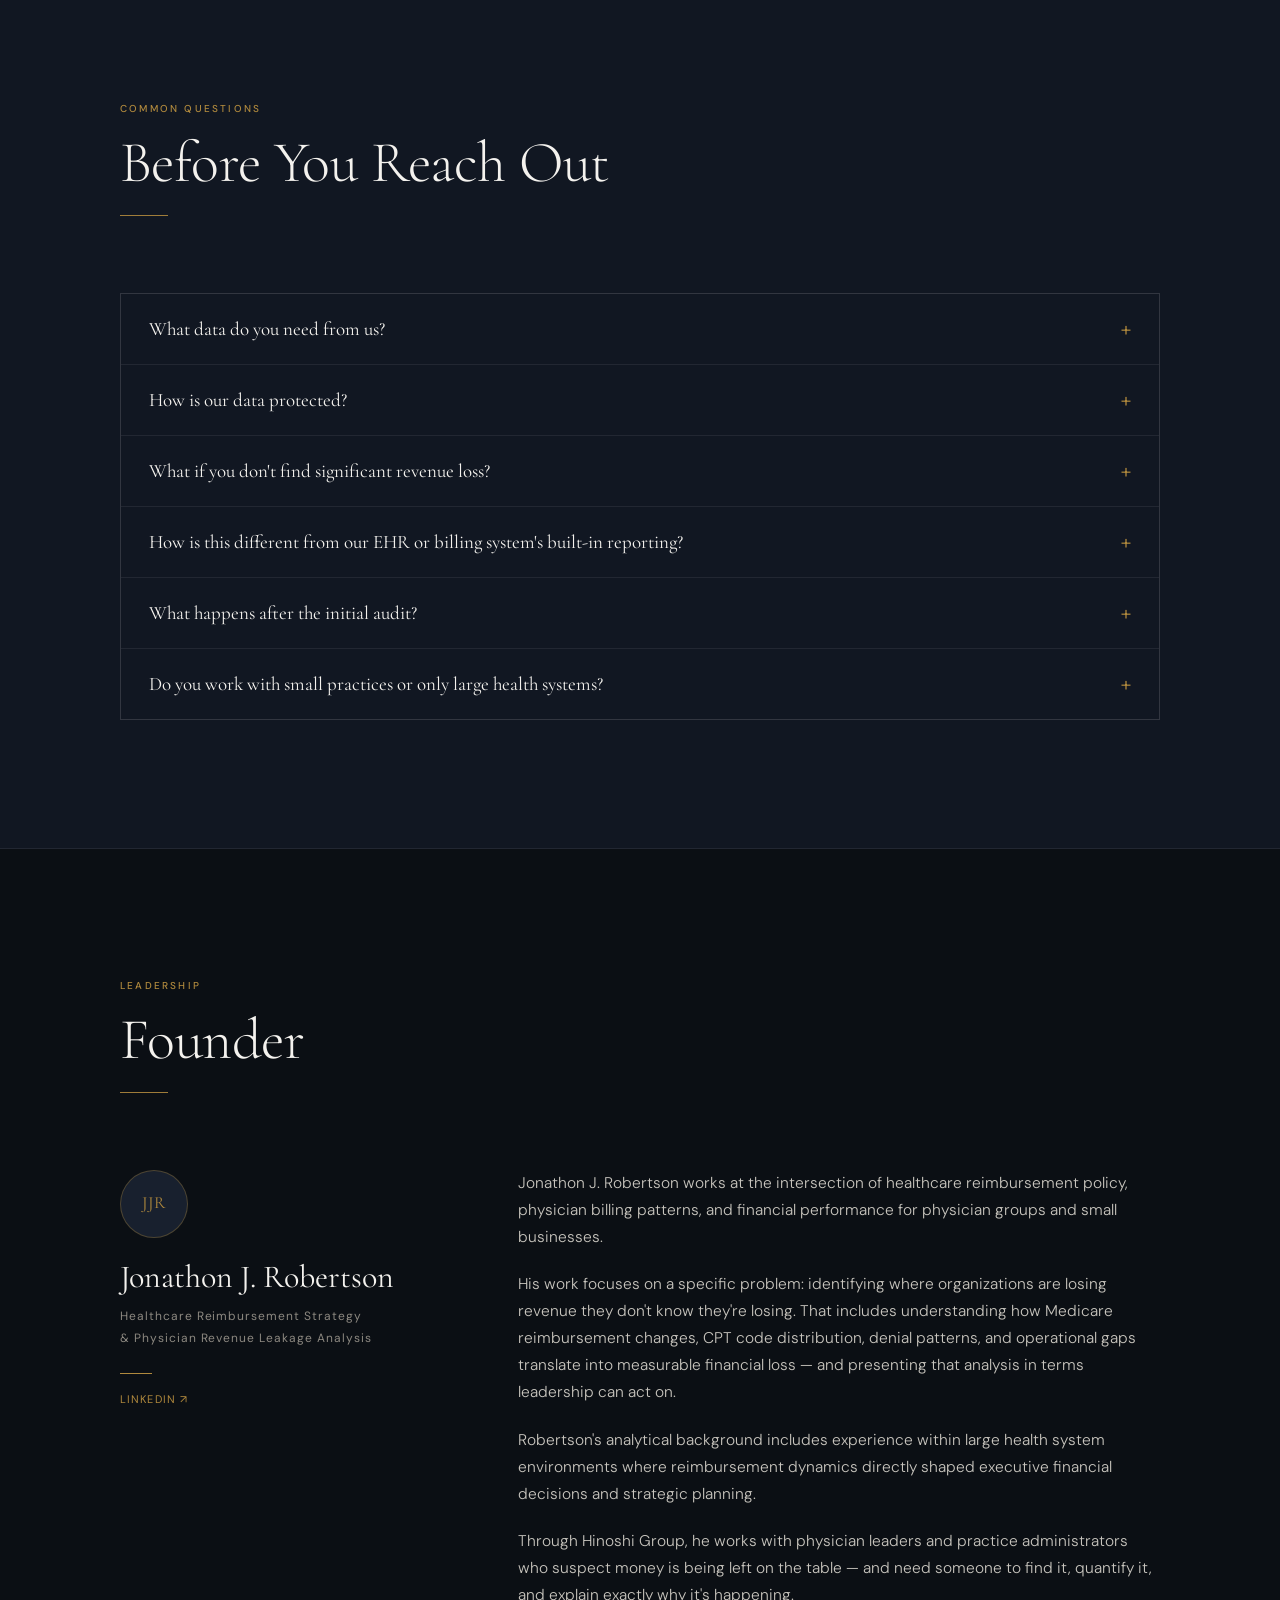
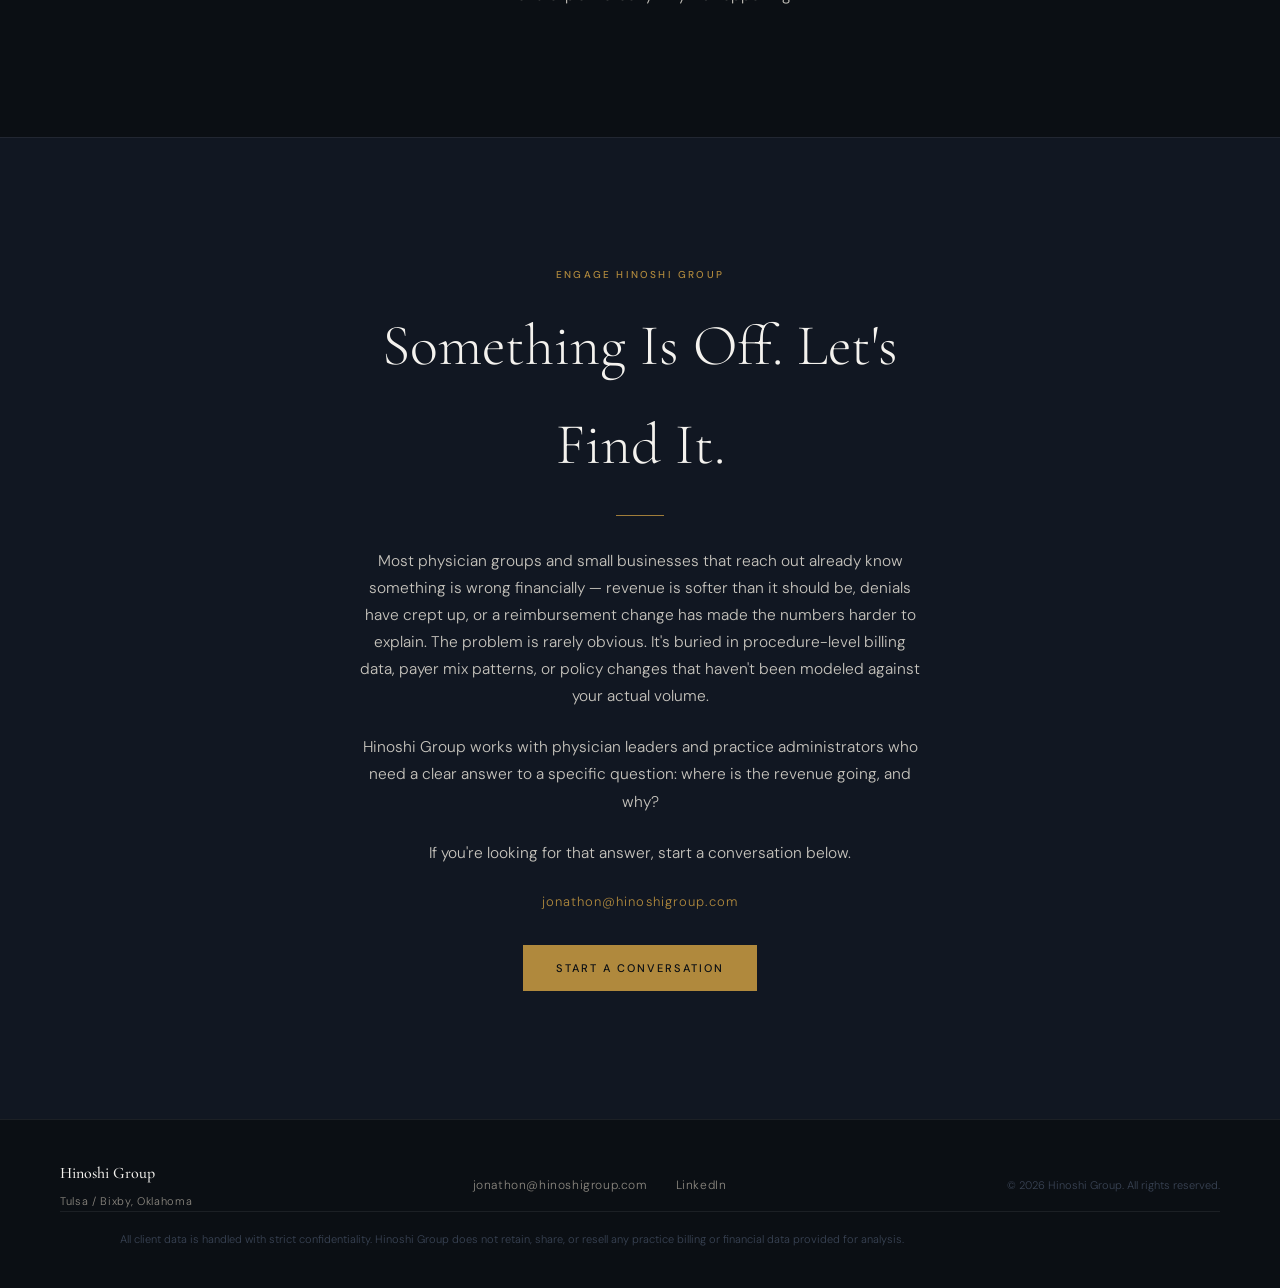
==== commit 230508ee: "Add files via upload" ====
--- a/index.html
+++ b/index.html
@@ -9,6 +9,50 @@
   <link rel="preconnect" href="https://fonts.gstatic.com" crossorigin />
   <link href="https://fonts.googleapis.com/css2?family=Cormorant+Garamond:ital,wght@0,300;0,400;0,500;0,600;1,300;1,400&family=DM+Sans:wght@300;400;500&display=swap" rel="stylesheet" />
   <link rel="stylesheet" href="styles.css?v=3" />
+
+  <!-- SEO -->
+  <link rel="canonical" href="https://hinoshigroup.com/" />
+  <meta property="og:type" content="website" />
+  <meta property="og:url" content="https://hinoshigroup.com/" />
+  <meta property="og:site_name" content="Hinoshi Group" />
+  <meta property="og:title" content="Hinoshi Group — Revenue Leakage Detection &amp; Reimbursement Strategy for Physician Groups" />
+  <meta property="og:description" content="Hinoshi Group identifies where physician groups lose revenue — through denial patterns, reimbursement changes, and billing gaps — and delivers clear financial analysis that leadership can act on." />
+  <meta name="twitter:card" content="summary" />
+  <meta name="twitter:title" content="Hinoshi Group — Revenue Leakage Detection &amp; Reimbursement Strategy" />
+  <meta name="twitter:description" content="Hinoshi Group identifies where physician groups lose revenue and delivers clear financial analysis that leadership can act on." />
+
+  <script type="application/ld+json">
+  {
+    "@context": "https://schema.org",
+    "@type": "ProfessionalService",
+    "name": "Hinoshi Group",
+    "url": "https://hinoshigroup.com",
+    "description": "Revenue leakage detection and reimbursement strategy for physician groups. Services include denial pattern analysis, revenue leakage audits, and Medicare reimbursement impact modeling.",
+    "founder": {
+      "@type": "Person",
+      "name": "Jonathon J. Robertson",
+      "jobTitle": "Healthcare Reimbursement Strategist",
+      "sameAs": "https://www.linkedin.com/in/jonathon-robertson-9478a7ba"
+    },
+    "address": {
+      "@type": "PostalAddress",
+      "addressLocality": "Tulsa",
+      "addressRegion": "OK",
+      "addressCountry": "US"
+    },
+    "contactPoint": {
+      "@type": "ContactPoint",
+      "email": "jonathon@hinoshigroup.com",
+      "contactType": "sales"
+    },
+    "areaServed": "US",
+    "serviceType": [
+      "Revenue Leakage Audit",
+      "Denials Intelligence Analysis",
+      "Medicare Reimbursement Impact Modeling"
+    ]
+  }
+  </script>
 </head>
 <body>
 
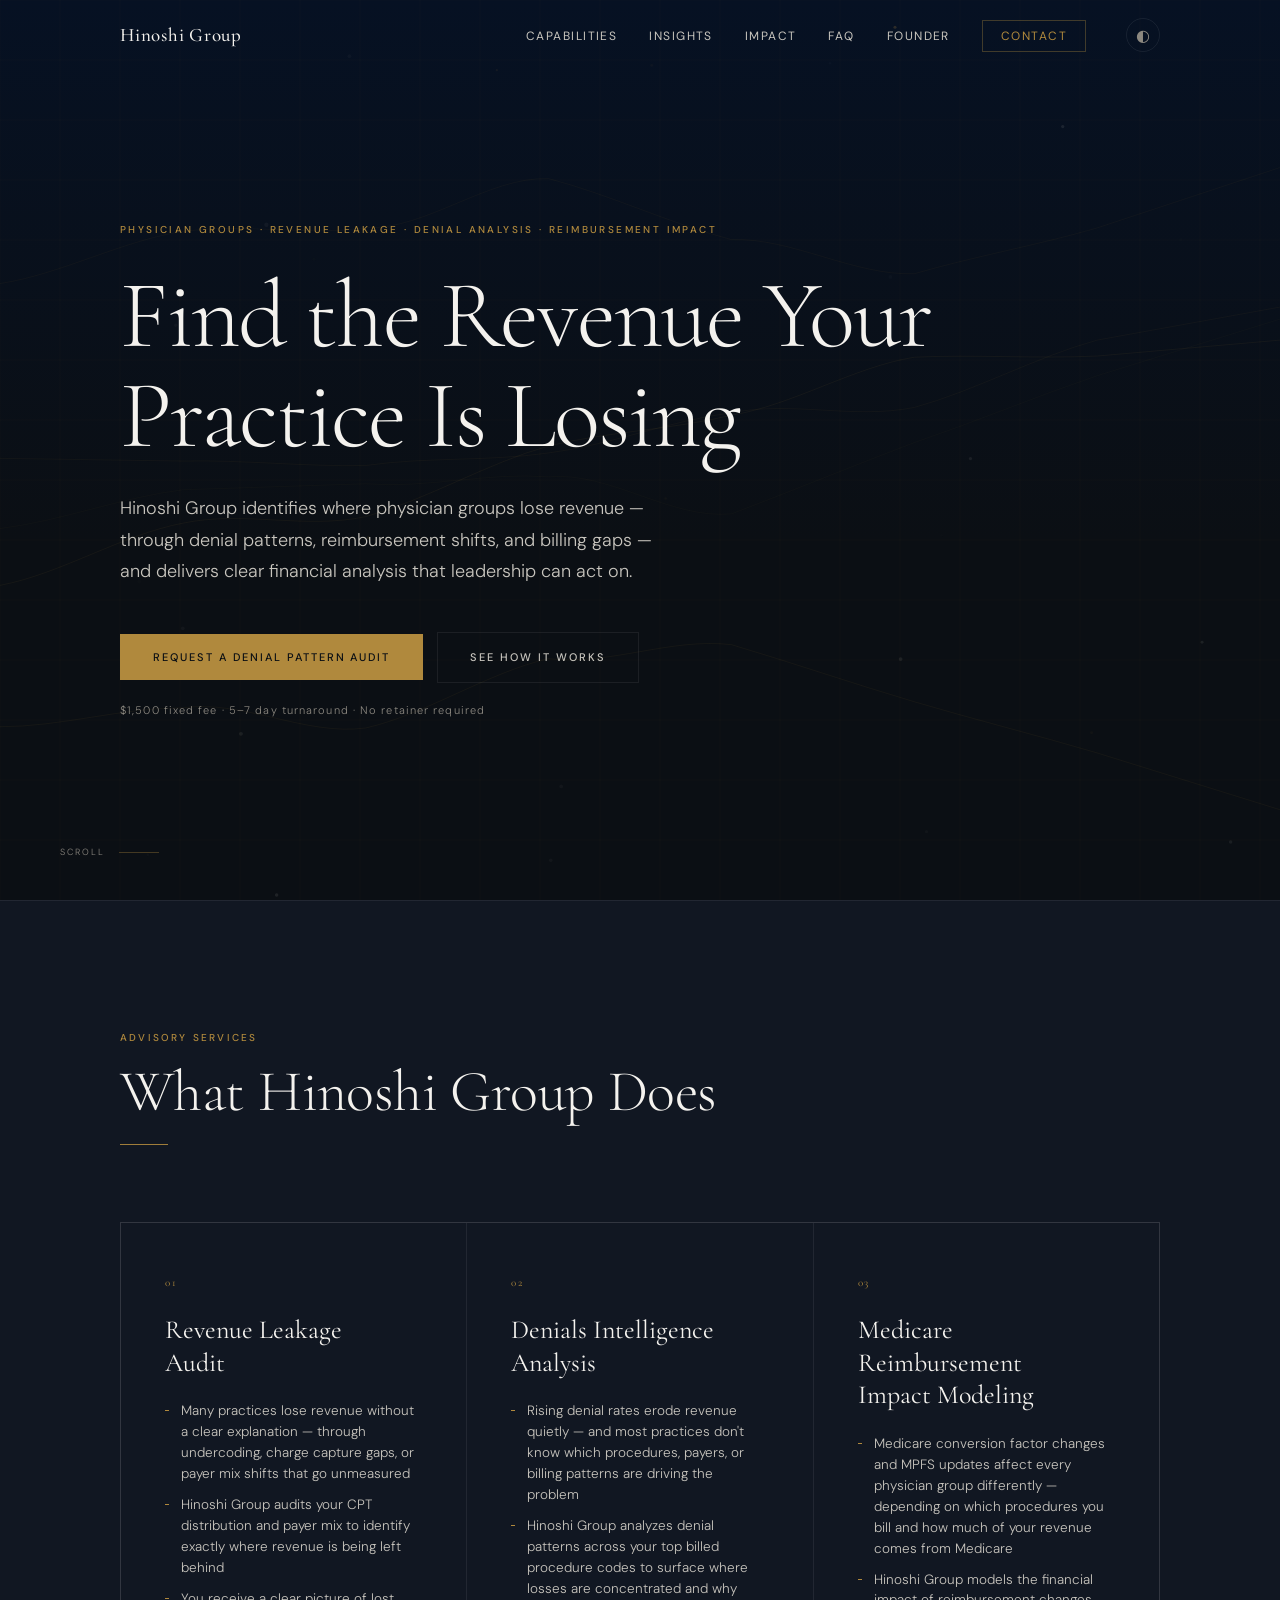
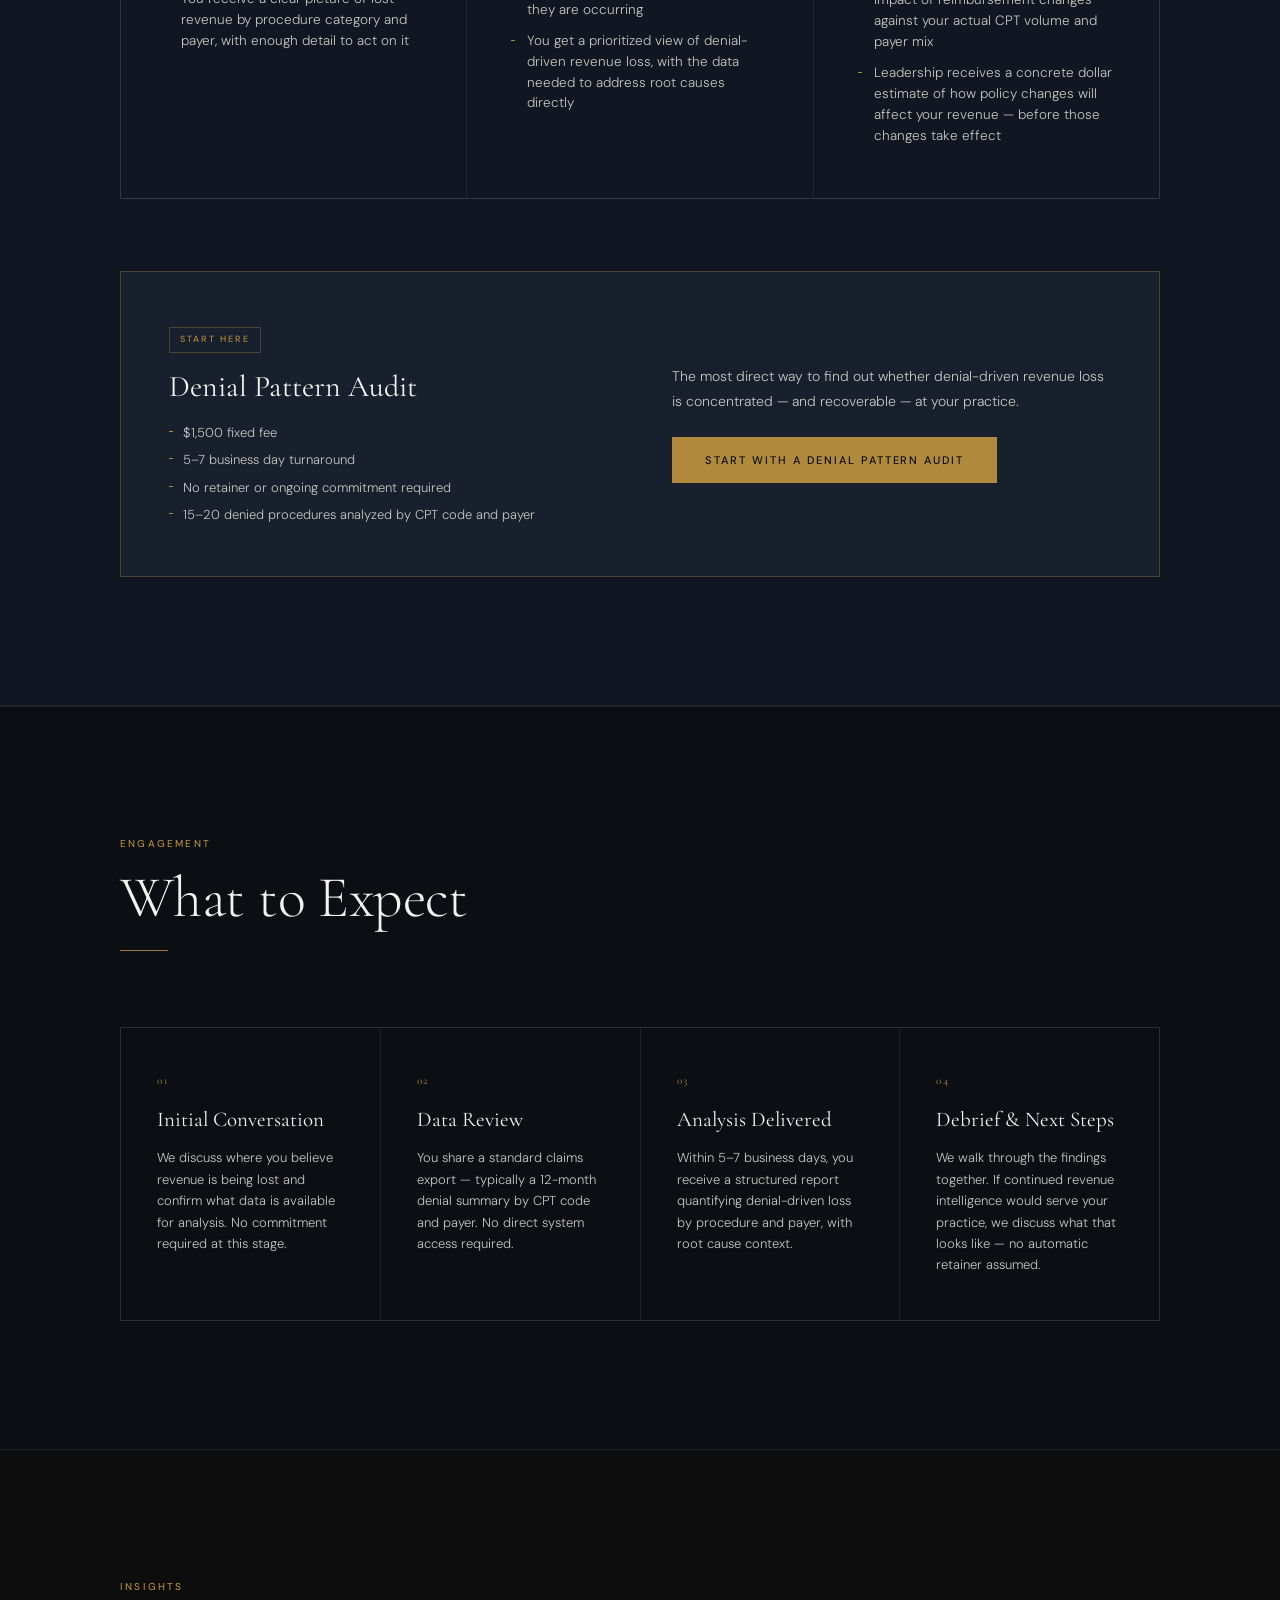
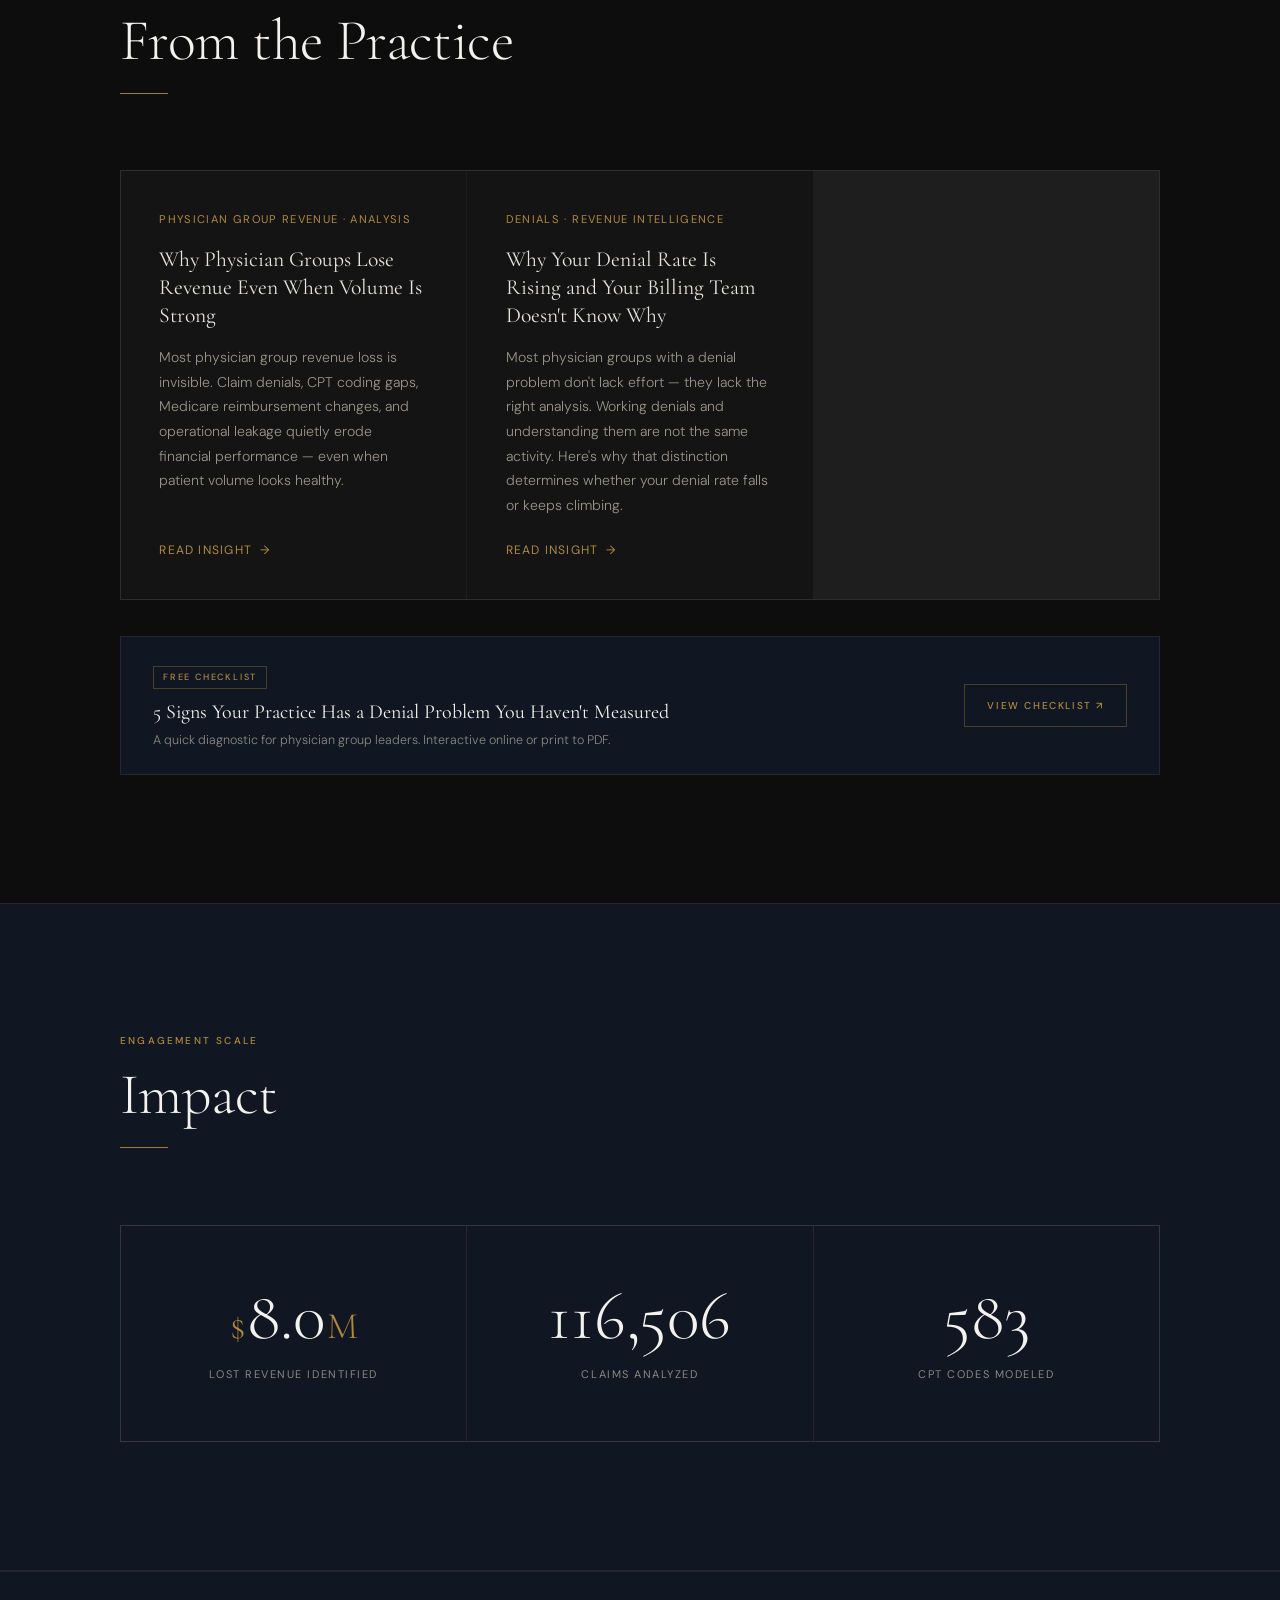
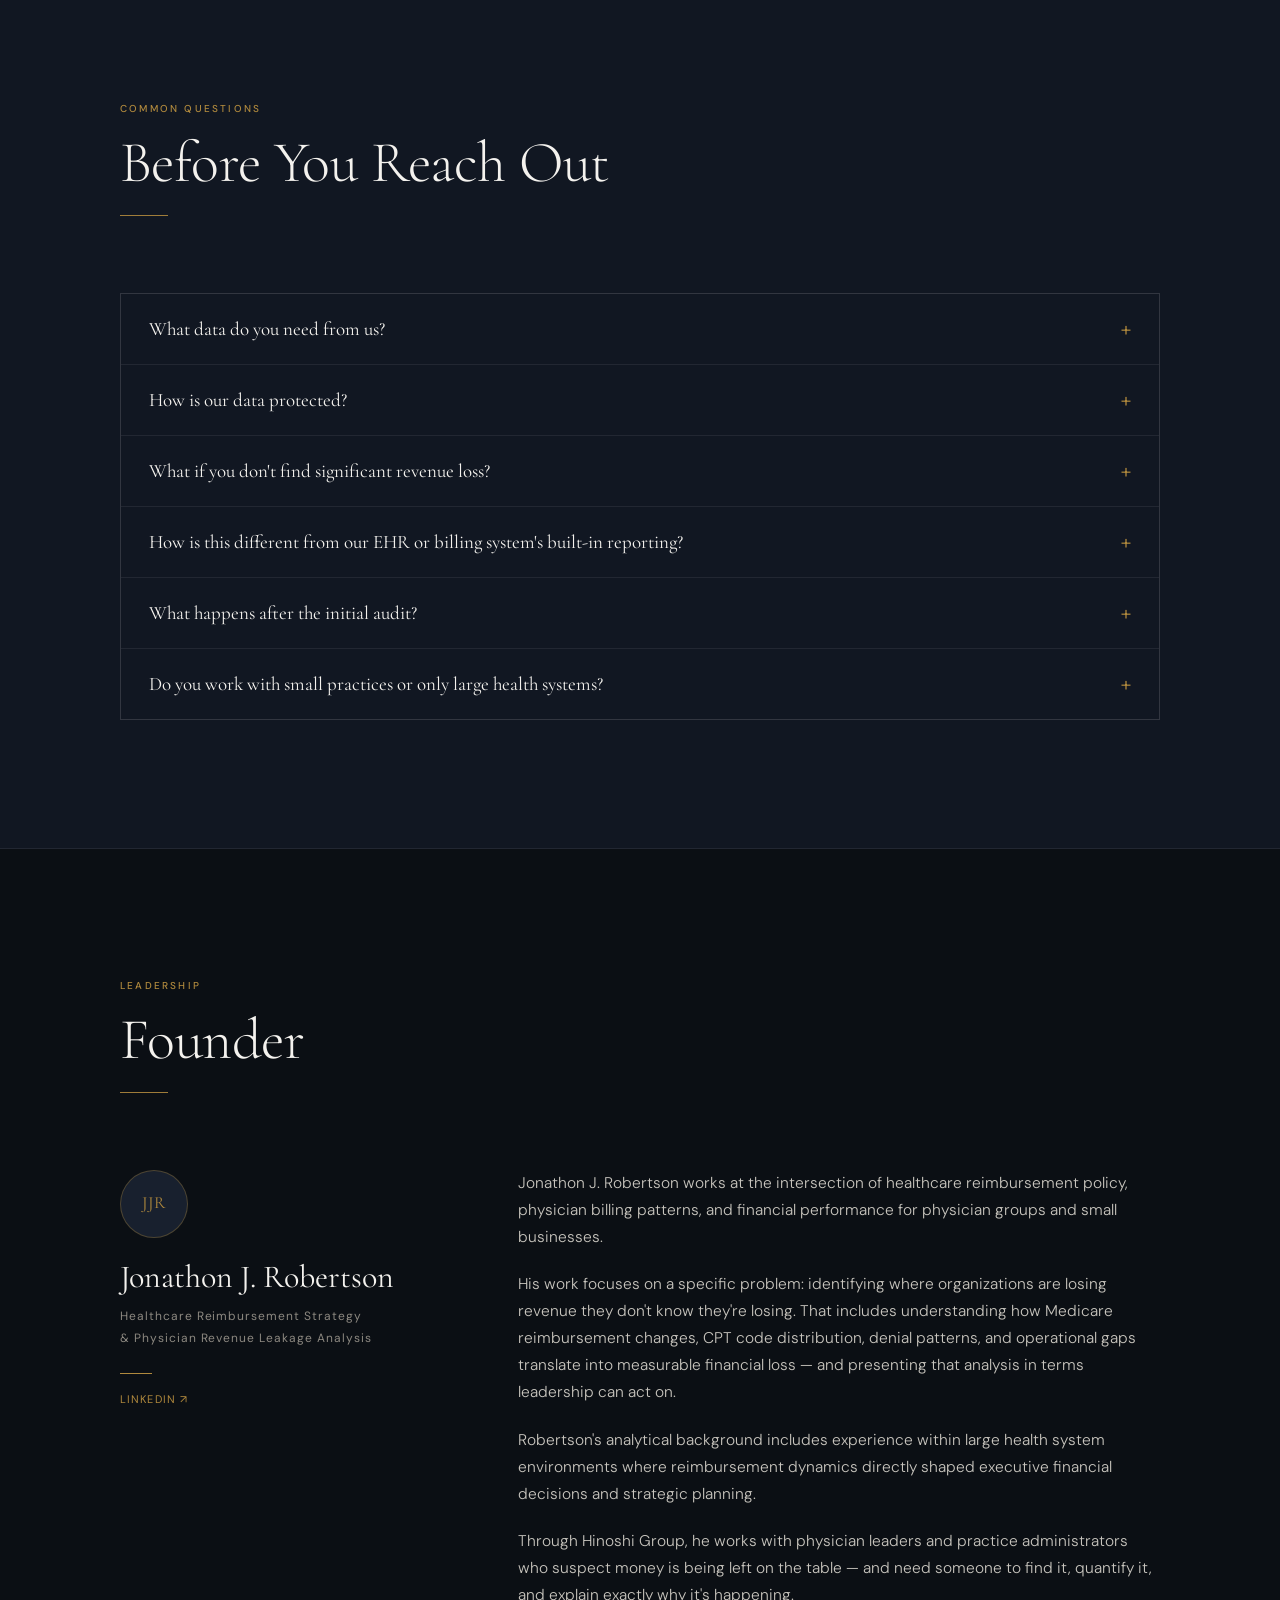
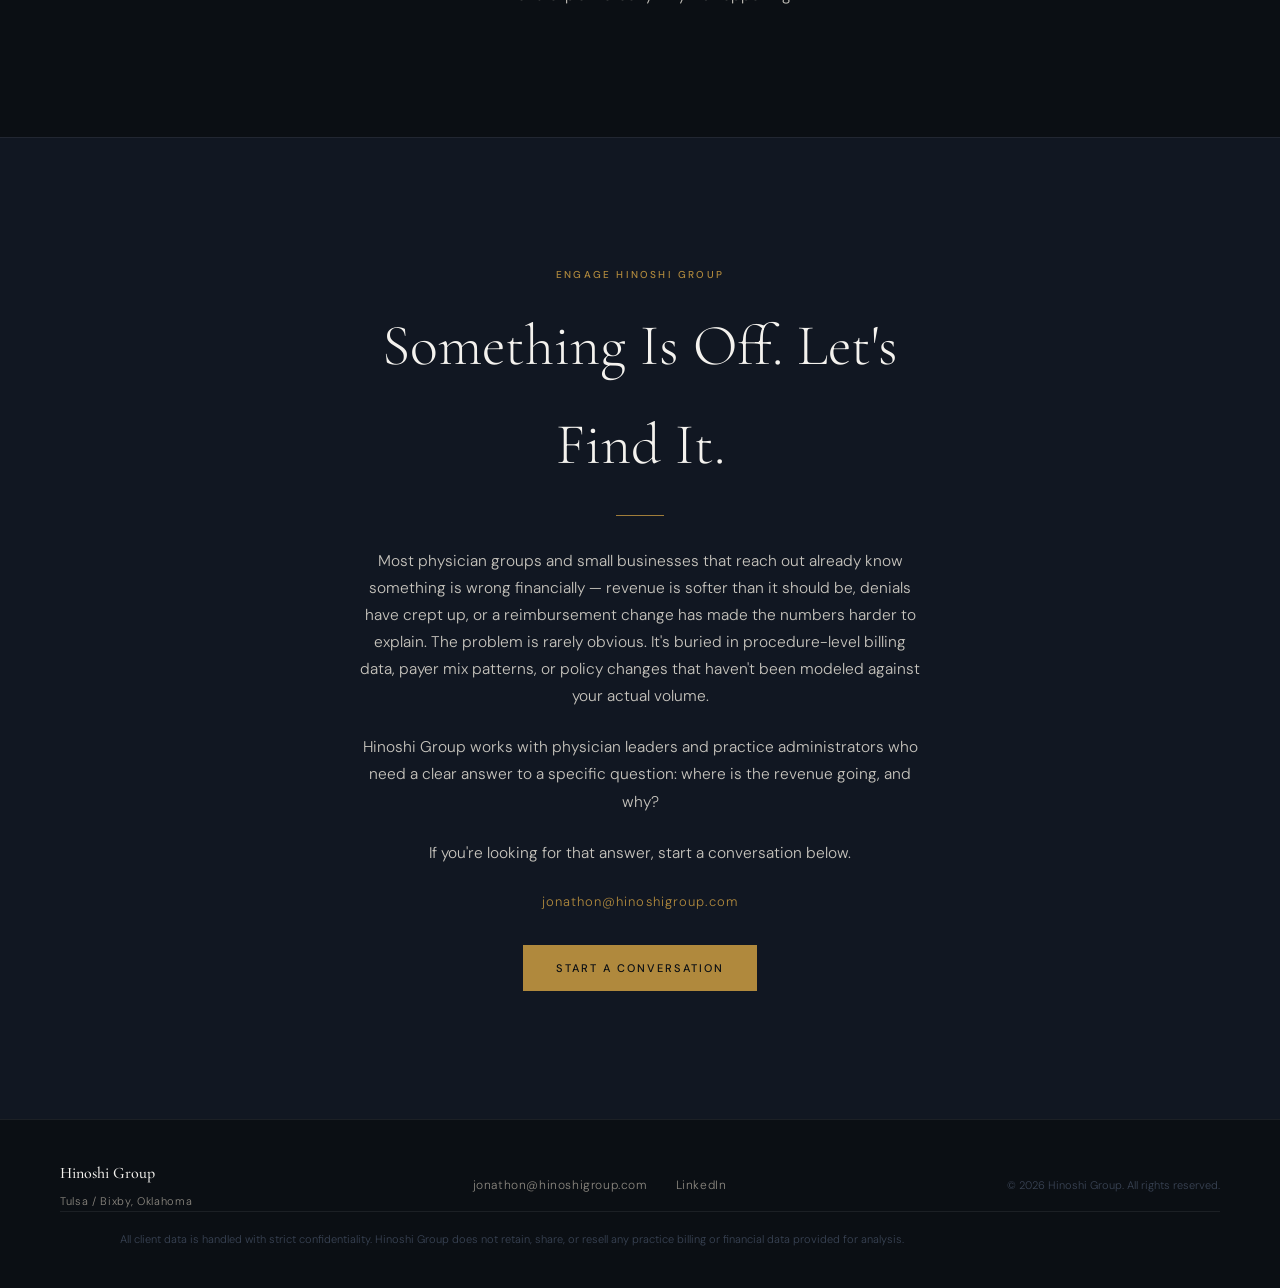
==== commit 2dca3837: "Add files via upload" ====
--- a/index.html
+++ b/index.html
@@ -296,7 +296,7 @@
       <div class="insights-grid">
 
         <article class="insight-article-card">
-          <a href="insights/why-physician-groups-lose-revenue.html" class="insight-article-link" aria-label="Read: Why Physician Groups Lose Revenue Even When Volume Is Strong">
+          <a href="Insights/why-physician-groups-lose-revenue.html" class="insight-article-link" aria-label="Read: Why Physician Groups Lose Revenue Even When Volume Is Strong">
             <div class="insight-article-label">Physician Group Revenue &middot; Analysis</div>
             <h3 class="insight-article-title">Why Physician Groups Lose Revenue Even When Volume Is Strong</h3>
             <p class="insight-article-excerpt">Most physician group revenue loss is invisible. Claim denials, CPT coding gaps, Medicare reimbursement changes, and operational leakage quietly erode financial performance — even when patient volume looks healthy.</p>
@@ -305,7 +305,7 @@
         </article>
 
         <article class="insight-article-card">
-          <a href="insights/denial-rate-rising.html" class="insight-article-link" aria-label="Read: Why Your Denial Rate Is Rising and Your Billing Team Doesn't Know Why">
+          <a href="Insights/denial-rate-rising.html" class="insight-article-link" aria-label="Read: Why Your Denial Rate Is Rising and Your Billing Team Doesn't Know Why">
             <div class="insight-article-label">Denials &middot; Revenue Intelligence</div>
             <h3 class="insight-article-title">Why Your Denial Rate Is Rising and Your Billing Team Doesn't Know Why</h3>
             <p class="insight-article-excerpt">Most physician groups with a denial problem don't lack effort — they lack the right analysis. Working denials and understanding them are not the same activity. Here's why that distinction determines whether your denial rate falls or keeps climbing.</p>
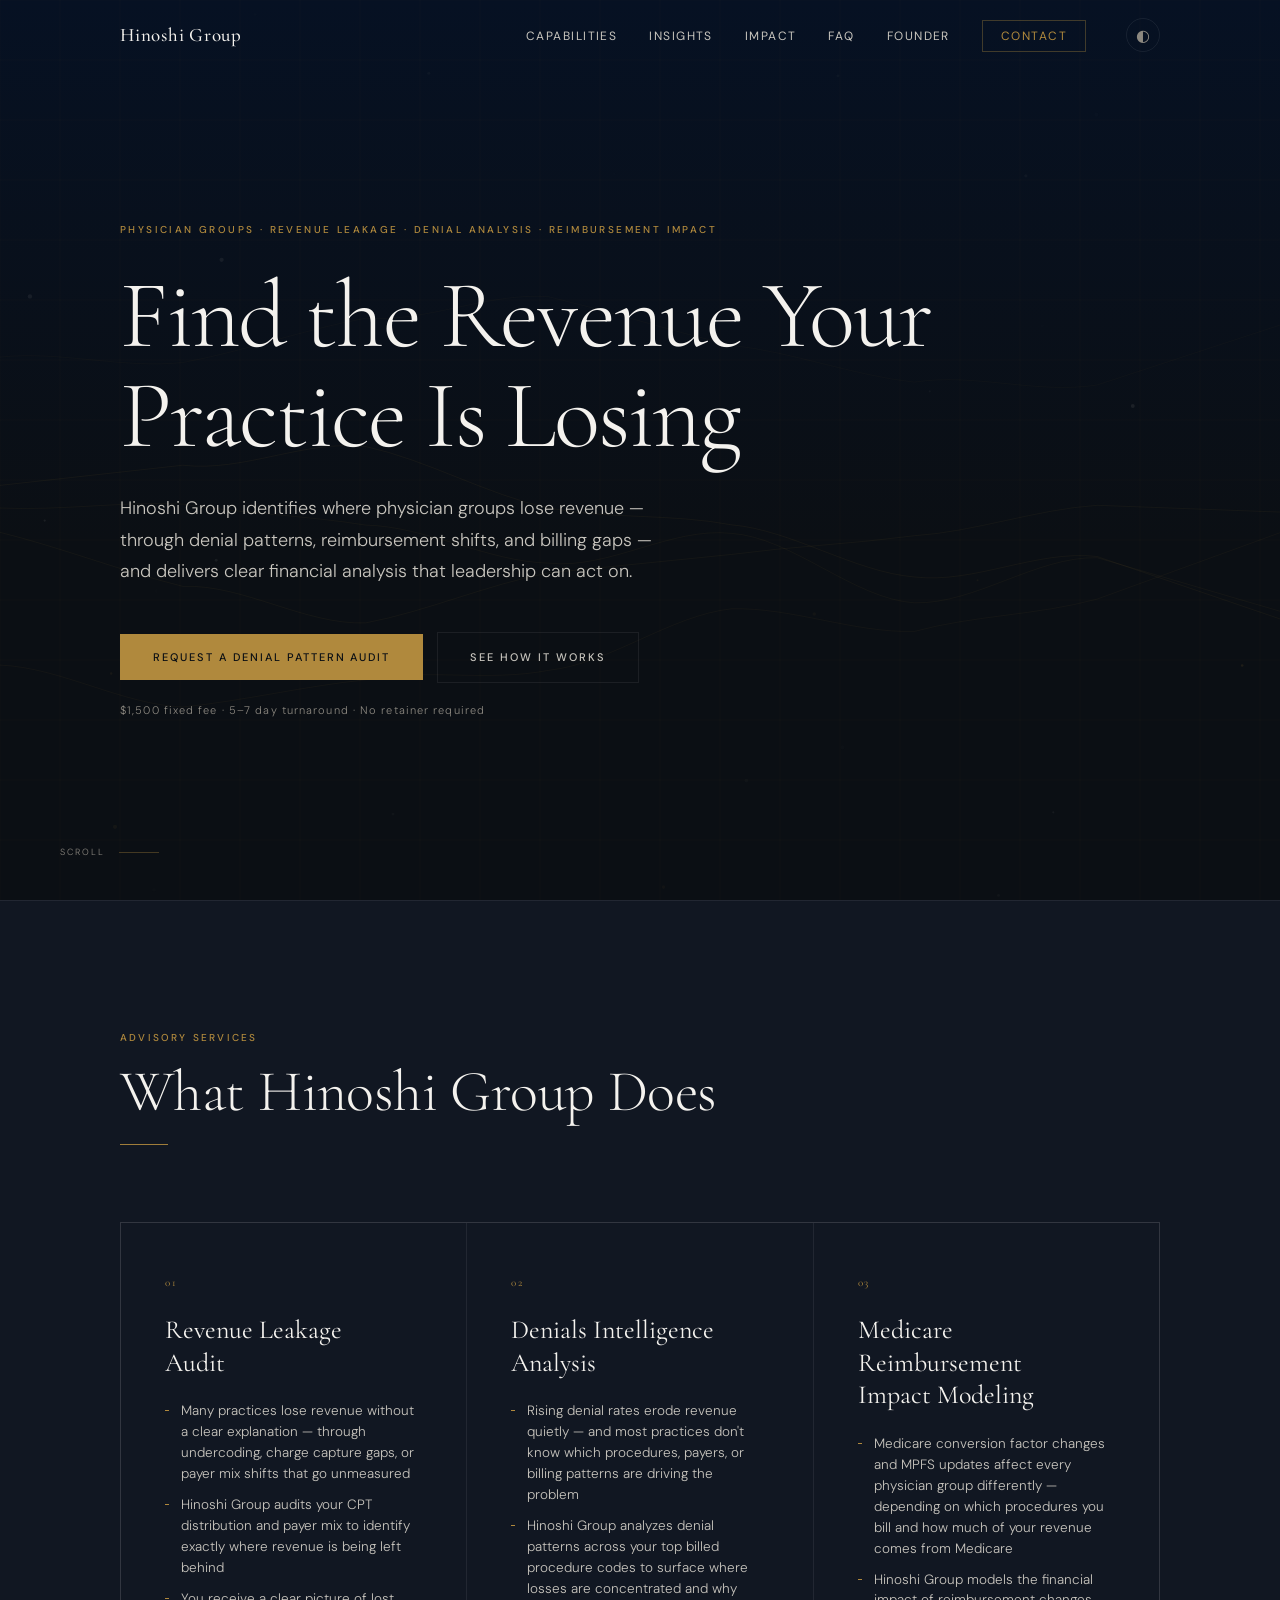
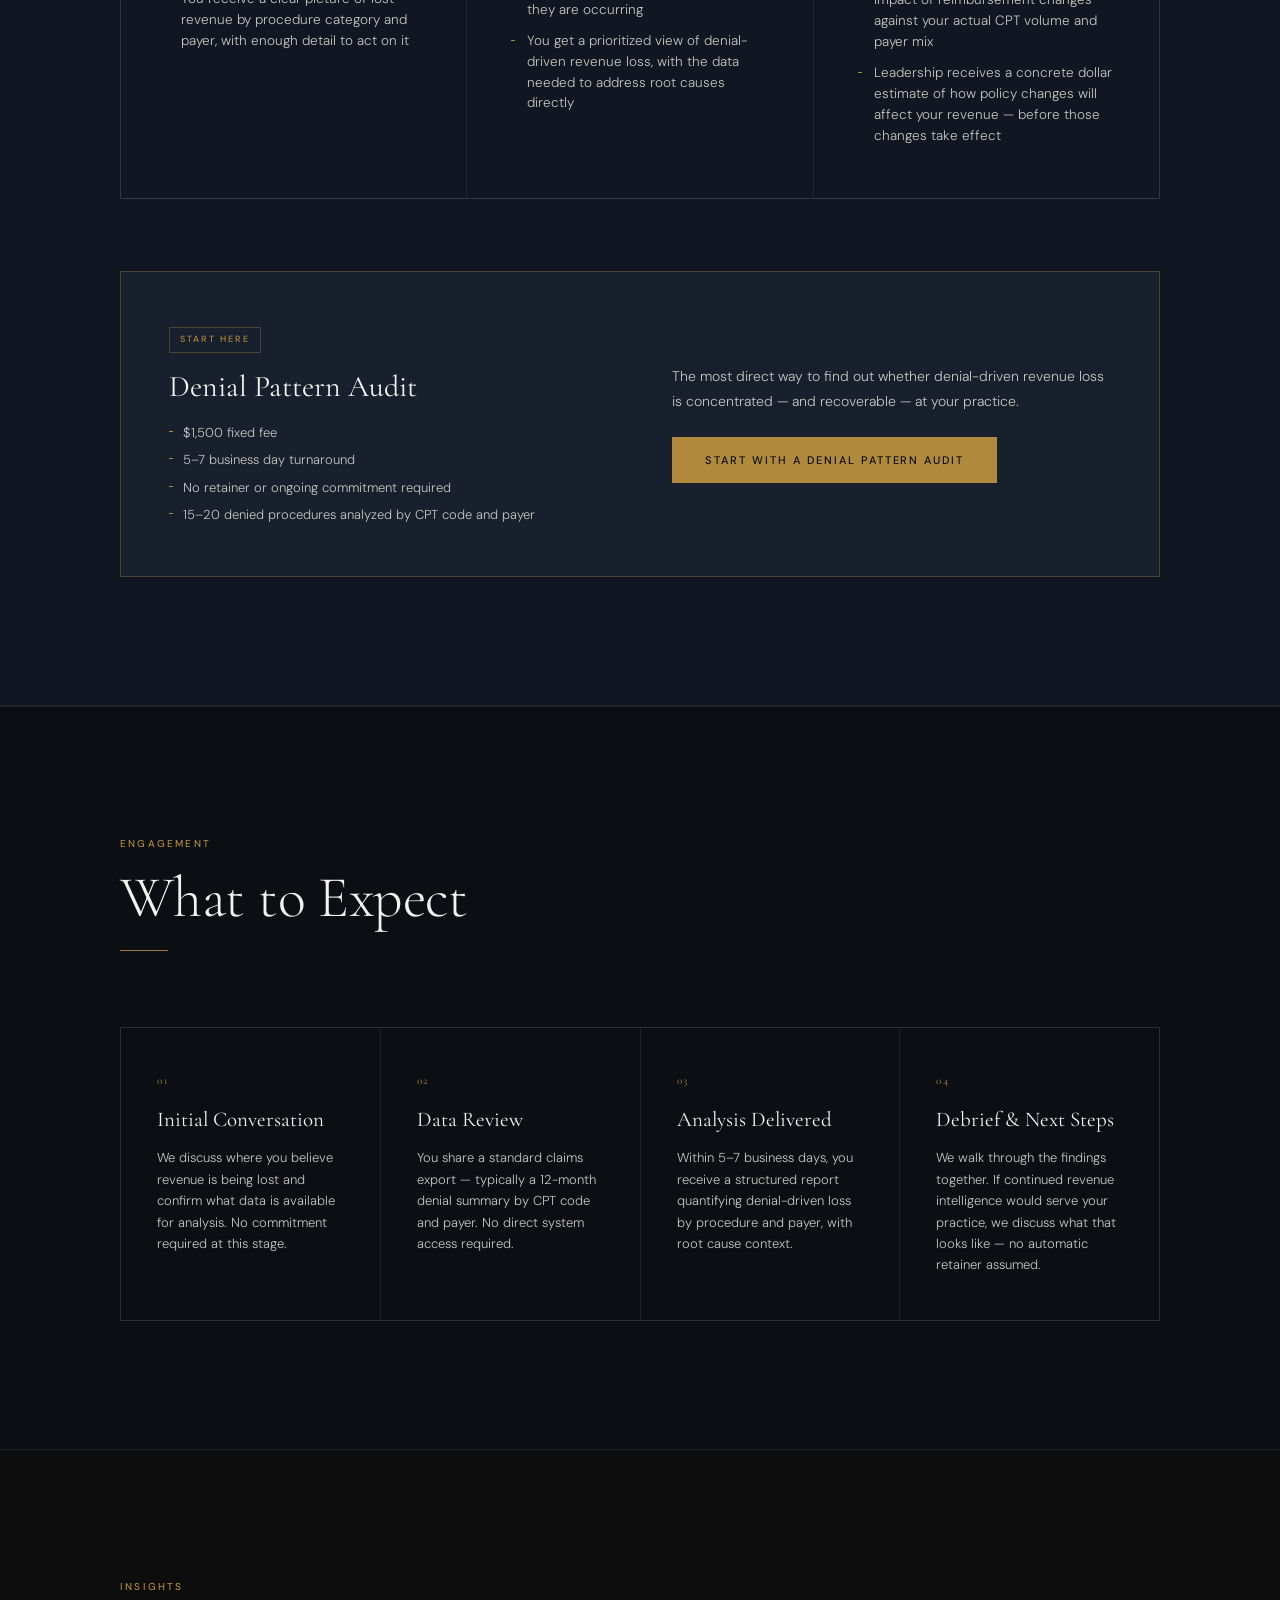
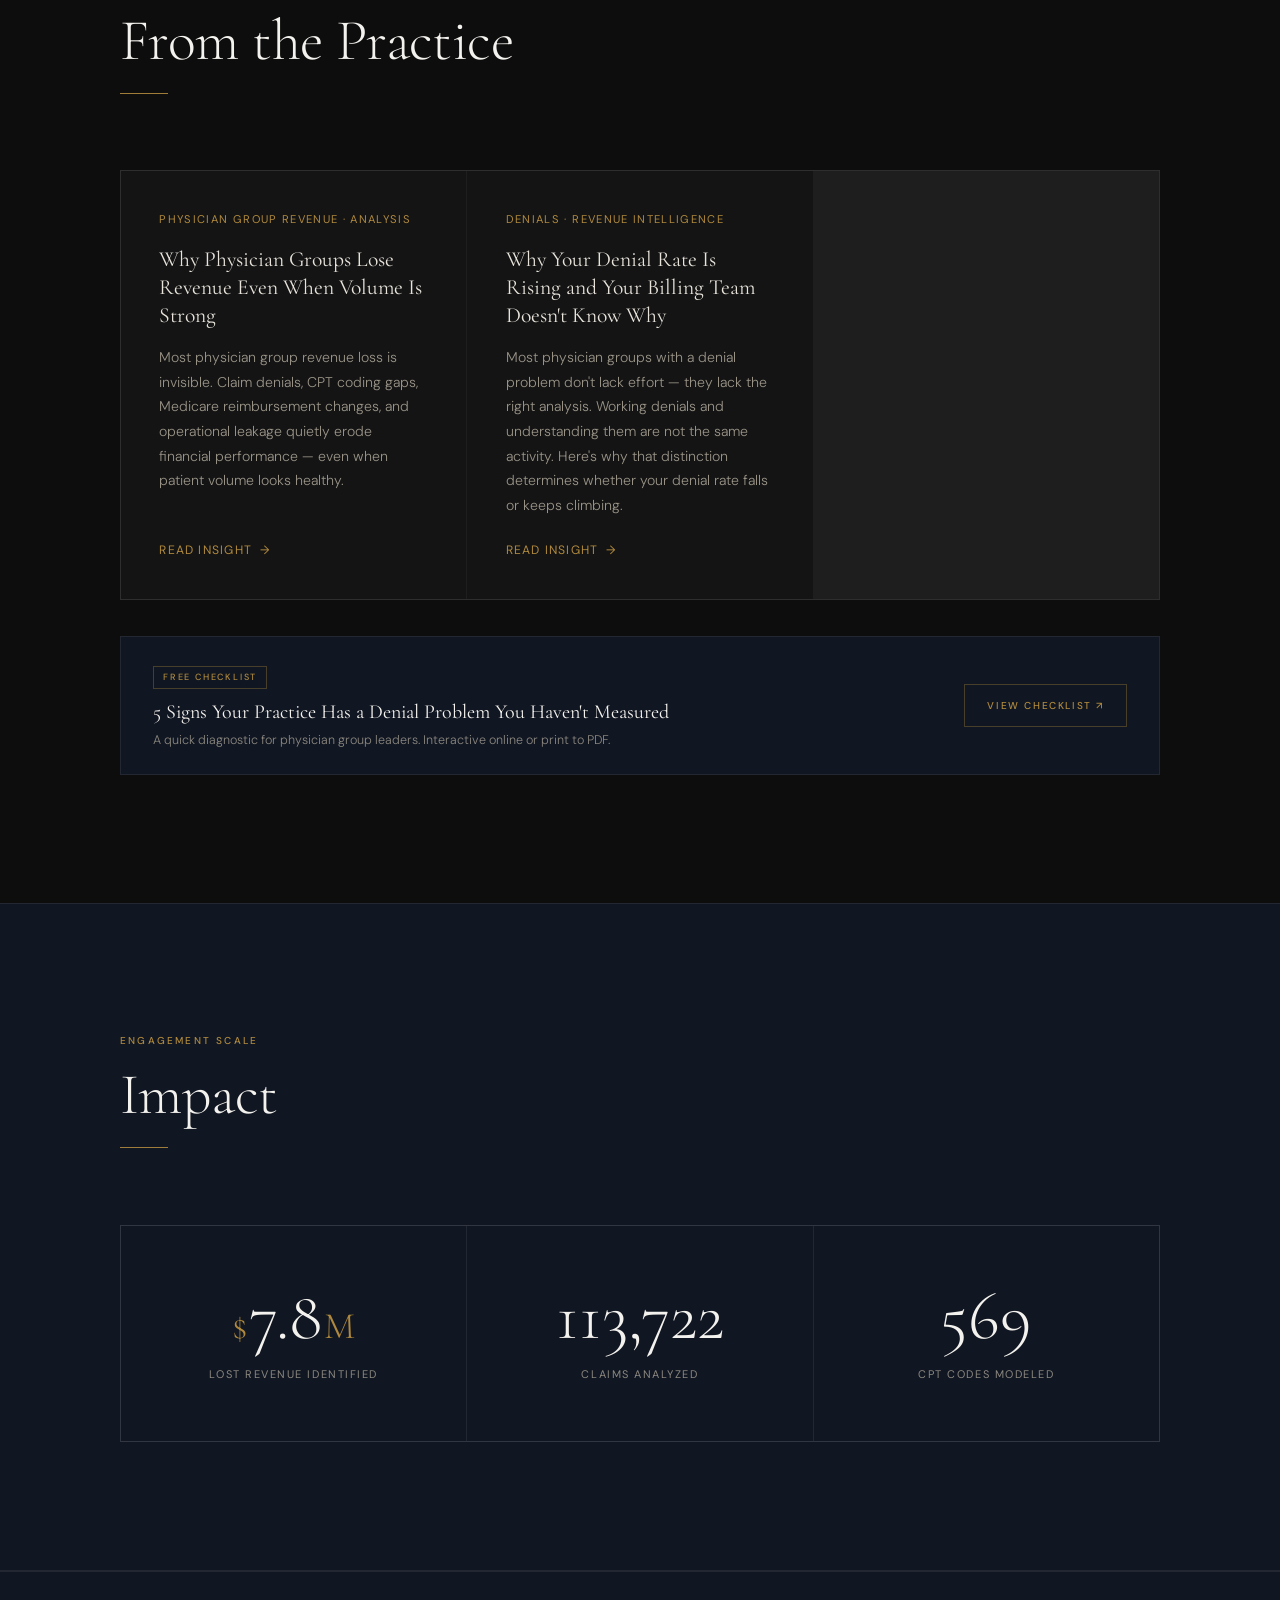
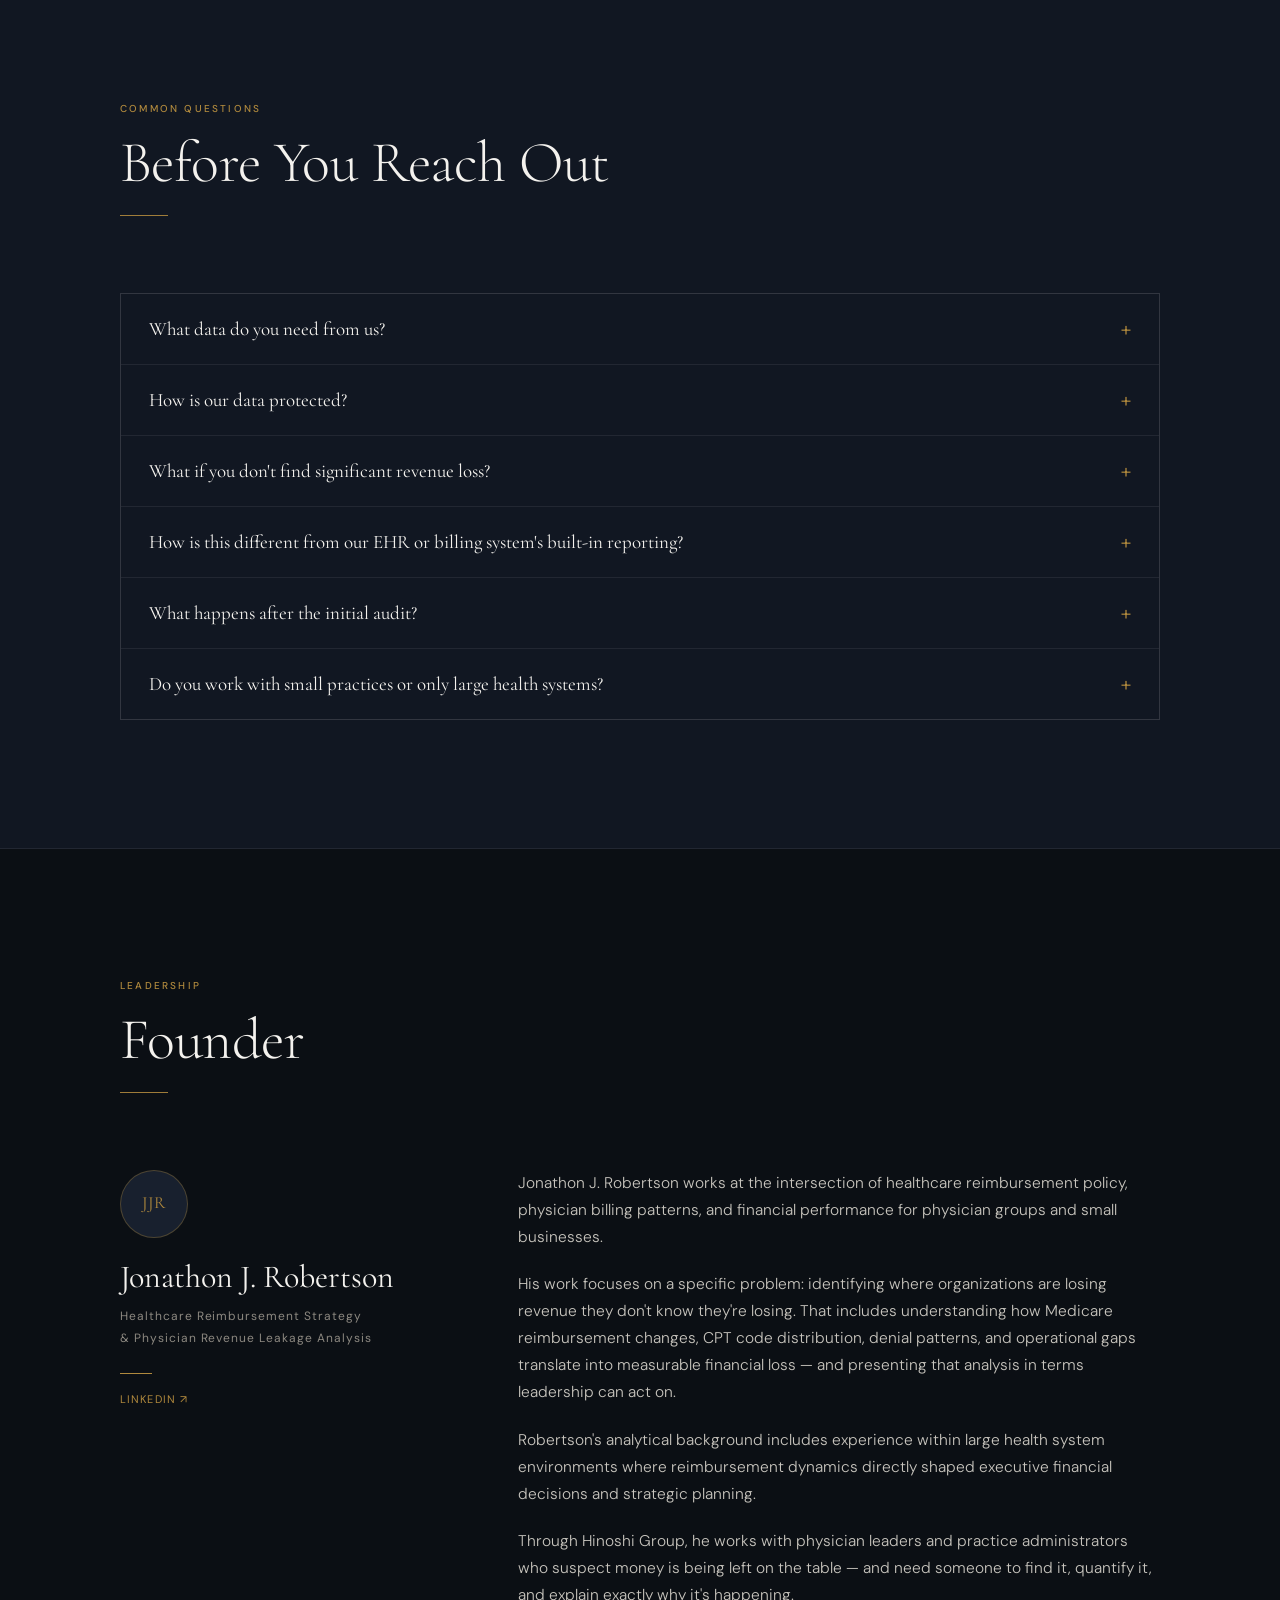
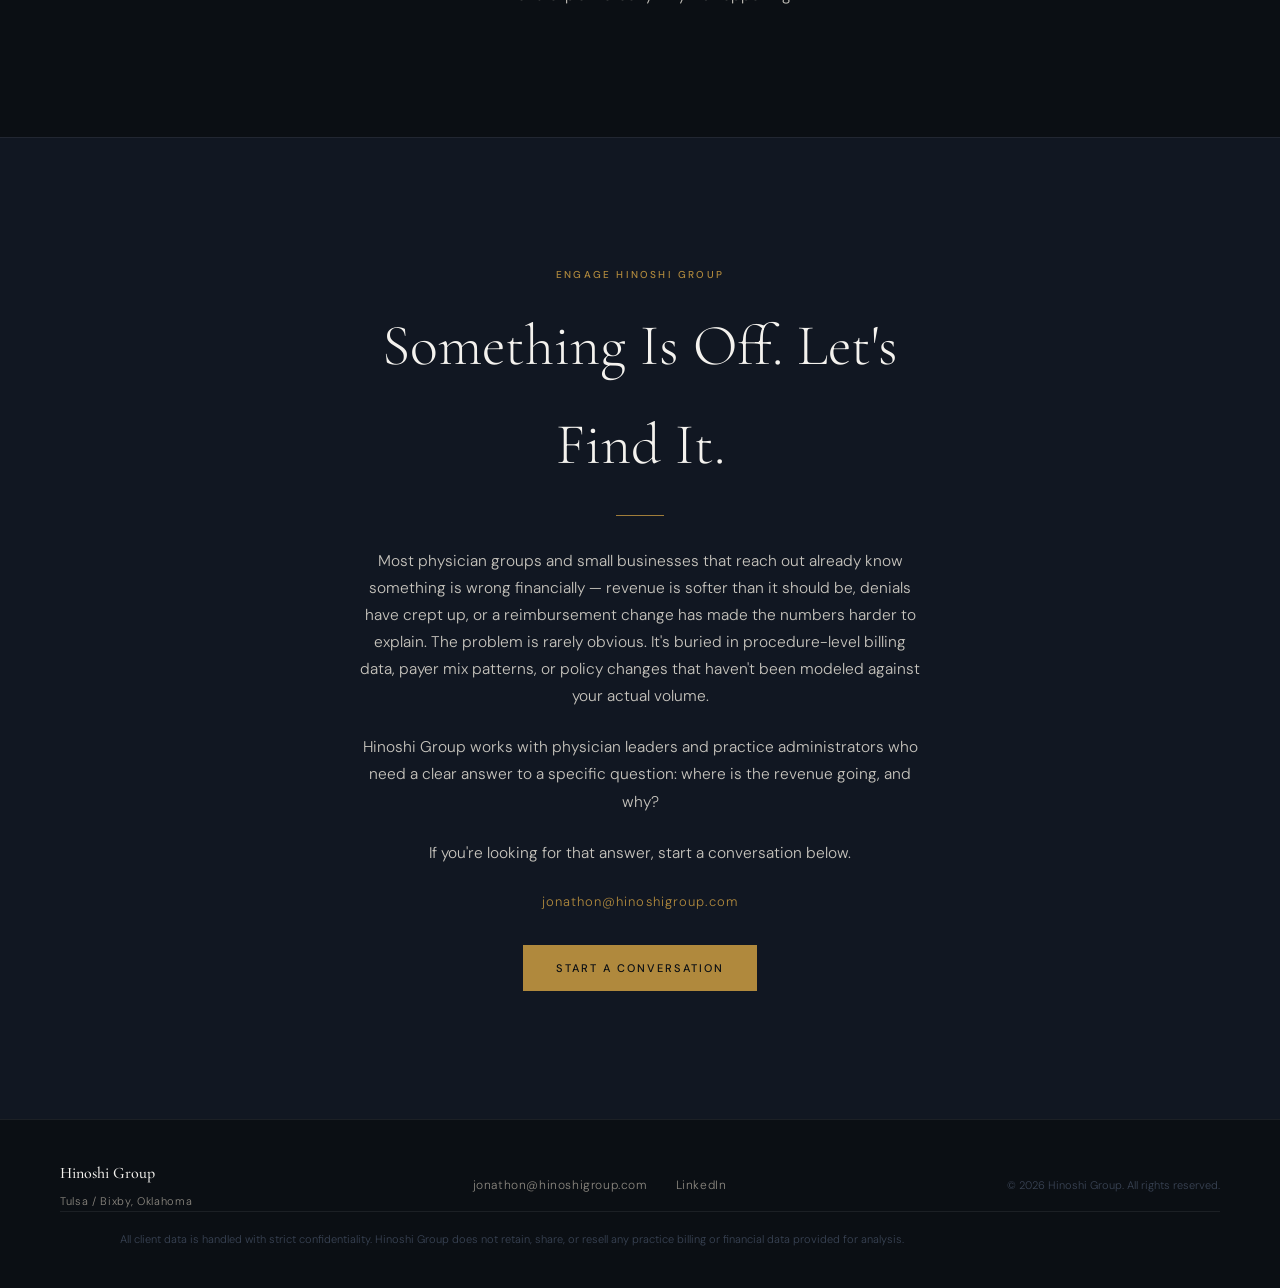
==== commit 188c3775: "Add files via upload" ====
--- a/index.html
+++ b/index.html
@@ -296,7 +296,7 @@
       <div class="insights-grid">
 
         <article class="insight-article-card">
-          <a href="Insights/why-physician-groups-lose-revenue.html" class="insight-article-link" aria-label="Read: Why Physician Groups Lose Revenue Even When Volume Is Strong">
+          <a href="insights/why-physician-groups-lose-revenue.html" class="insight-article-link" aria-label="Read: Why Physician Groups Lose Revenue Even When Volume Is Strong">
             <div class="insight-article-label">Physician Group Revenue &middot; Analysis</div>
             <h3 class="insight-article-title">Why Physician Groups Lose Revenue Even When Volume Is Strong</h3>
             <p class="insight-article-excerpt">Most physician group revenue loss is invisible. Claim denials, CPT coding gaps, Medicare reimbursement changes, and operational leakage quietly erode financial performance — even when patient volume looks healthy.</p>
@@ -305,7 +305,7 @@
         </article>
 
         <article class="insight-article-card">
-          <a href="Insights/denial-rate-rising.html" class="insight-article-link" aria-label="Read: Why Your Denial Rate Is Rising and Your Billing Team Doesn't Know Why">
+          <a href="insights/denial-rate-rising.html" class="insight-article-link" aria-label="Read: Why Your Denial Rate Is Rising and Your Billing Team Doesn't Know Why">
             <div class="insight-article-label">Denials &middot; Revenue Intelligence</div>
             <h3 class="insight-article-title">Why Your Denial Rate Is Rising and Your Billing Team Doesn't Know Why</h3>
             <p class="insight-article-excerpt">Most physician groups with a denial problem don't lack effort — they lack the right analysis. Working denials and understanding them are not the same activity. Here's why that distinction determines whether your denial rate falls or keeps climbing.</p>
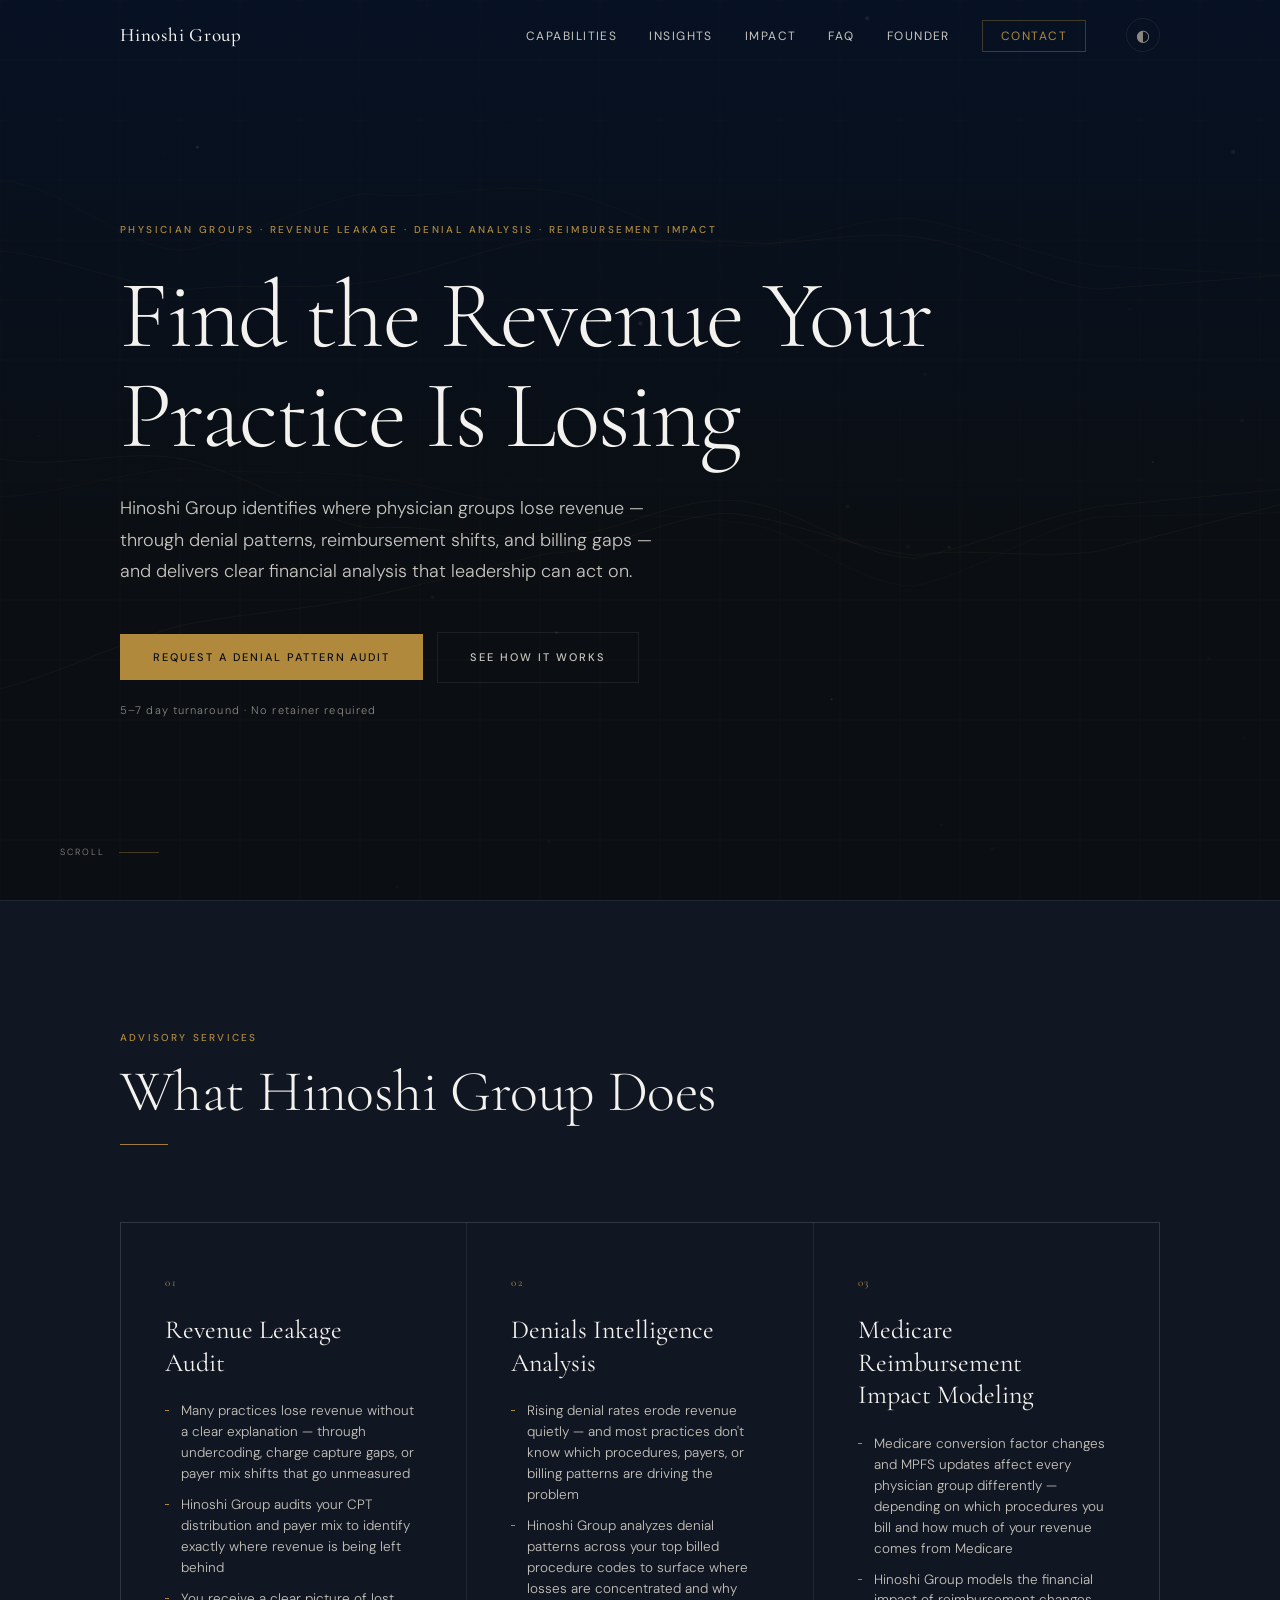
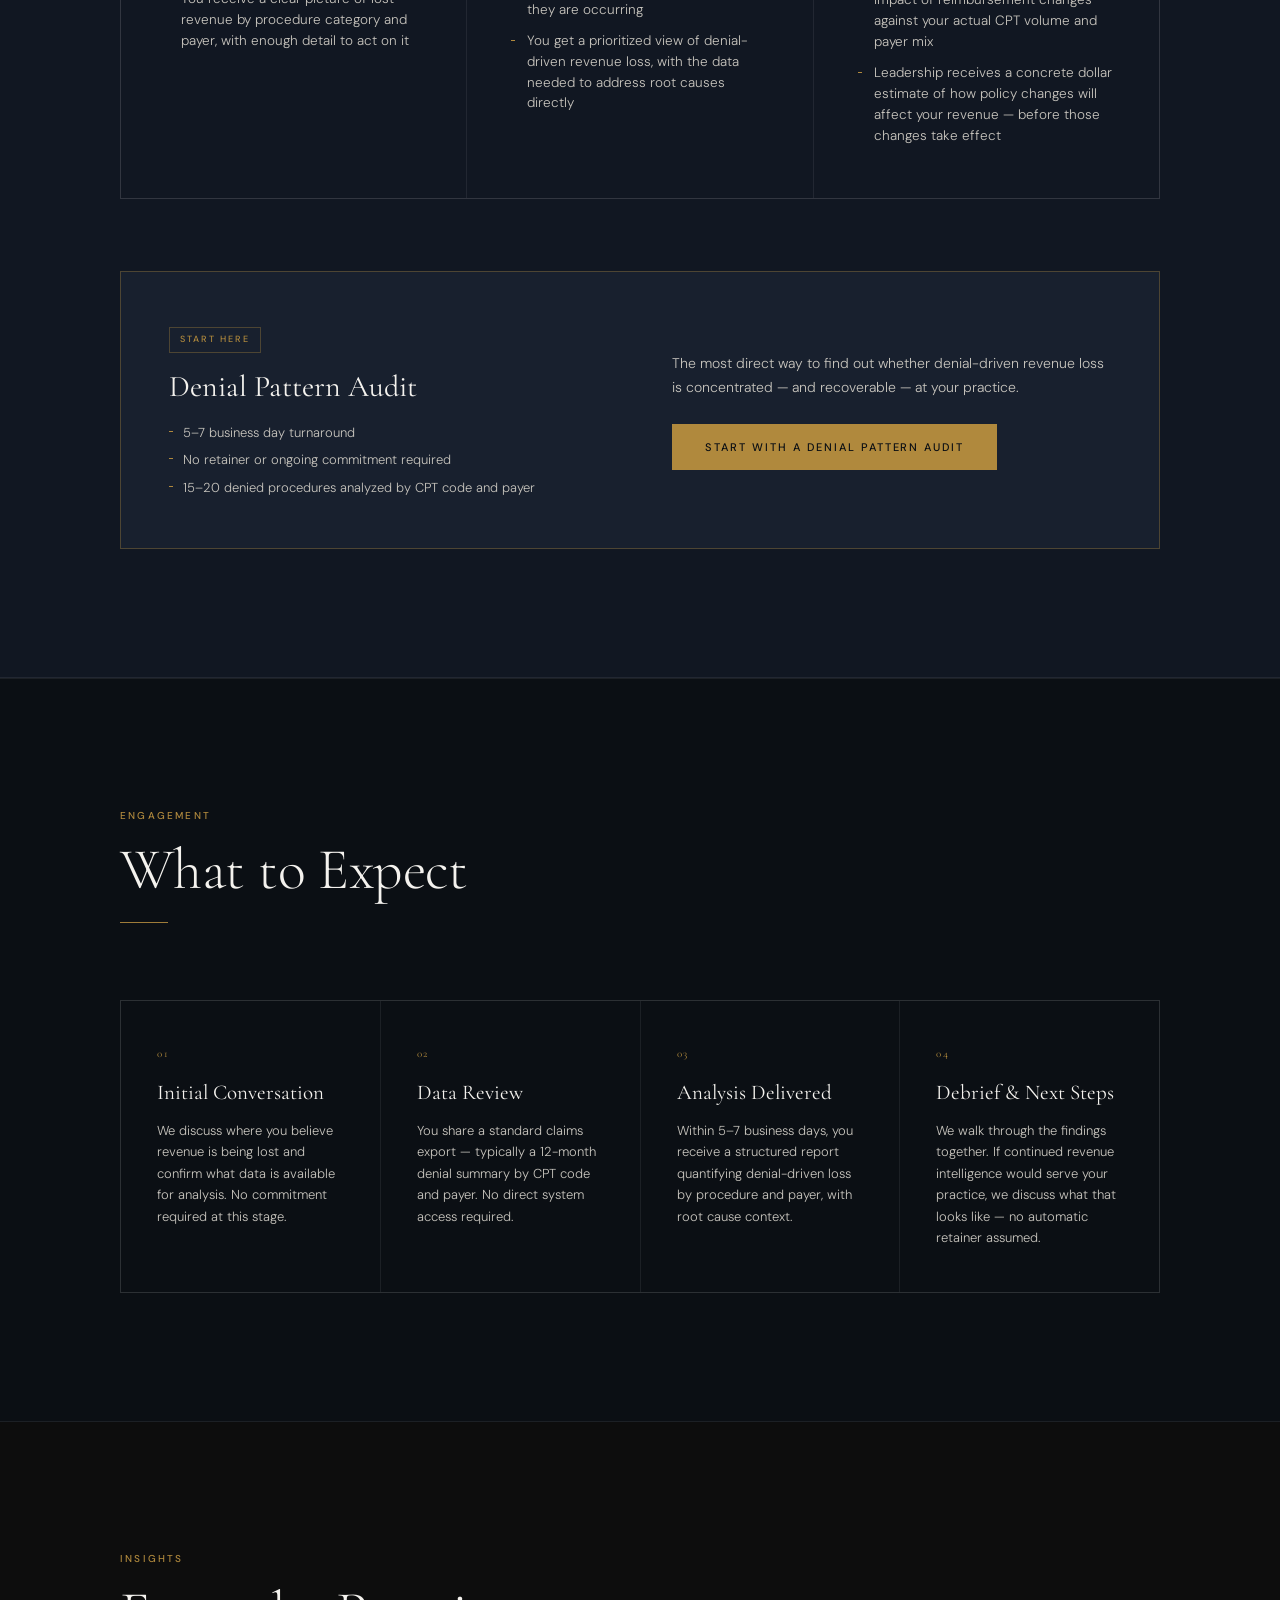
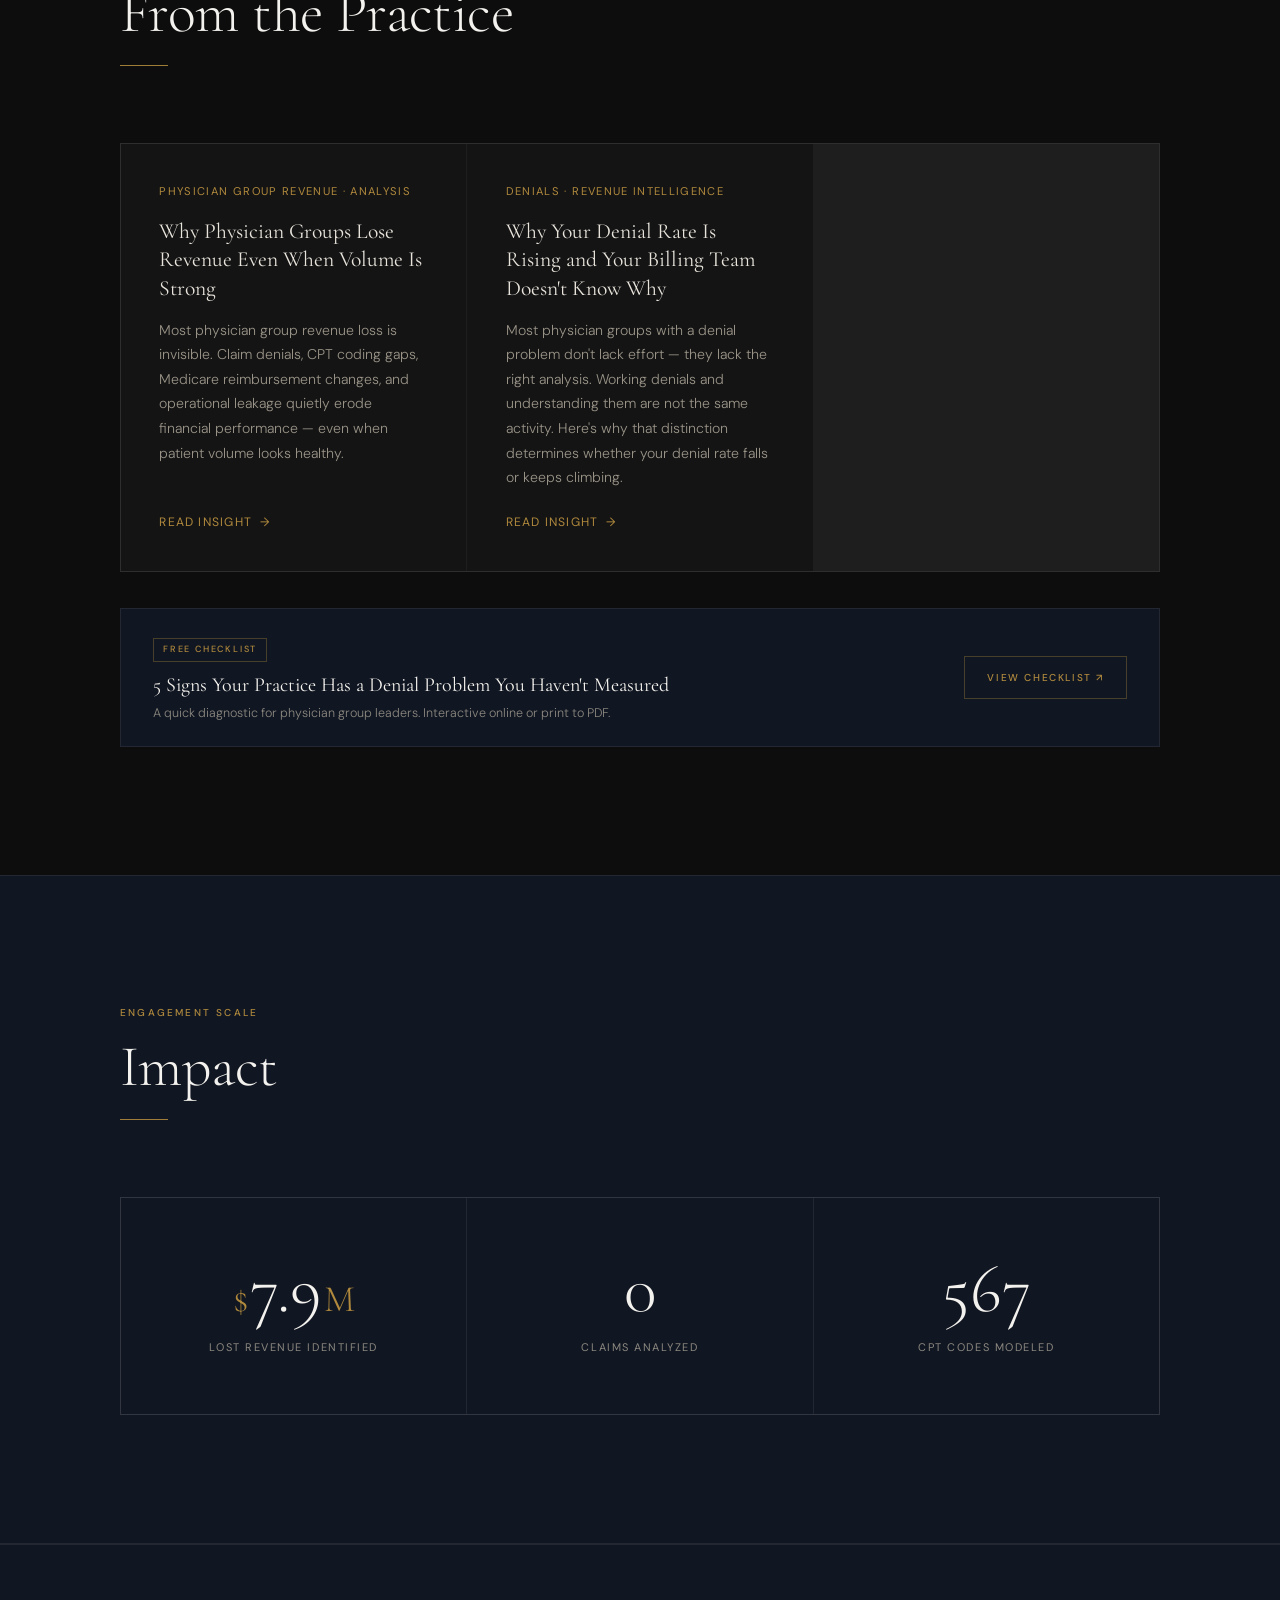
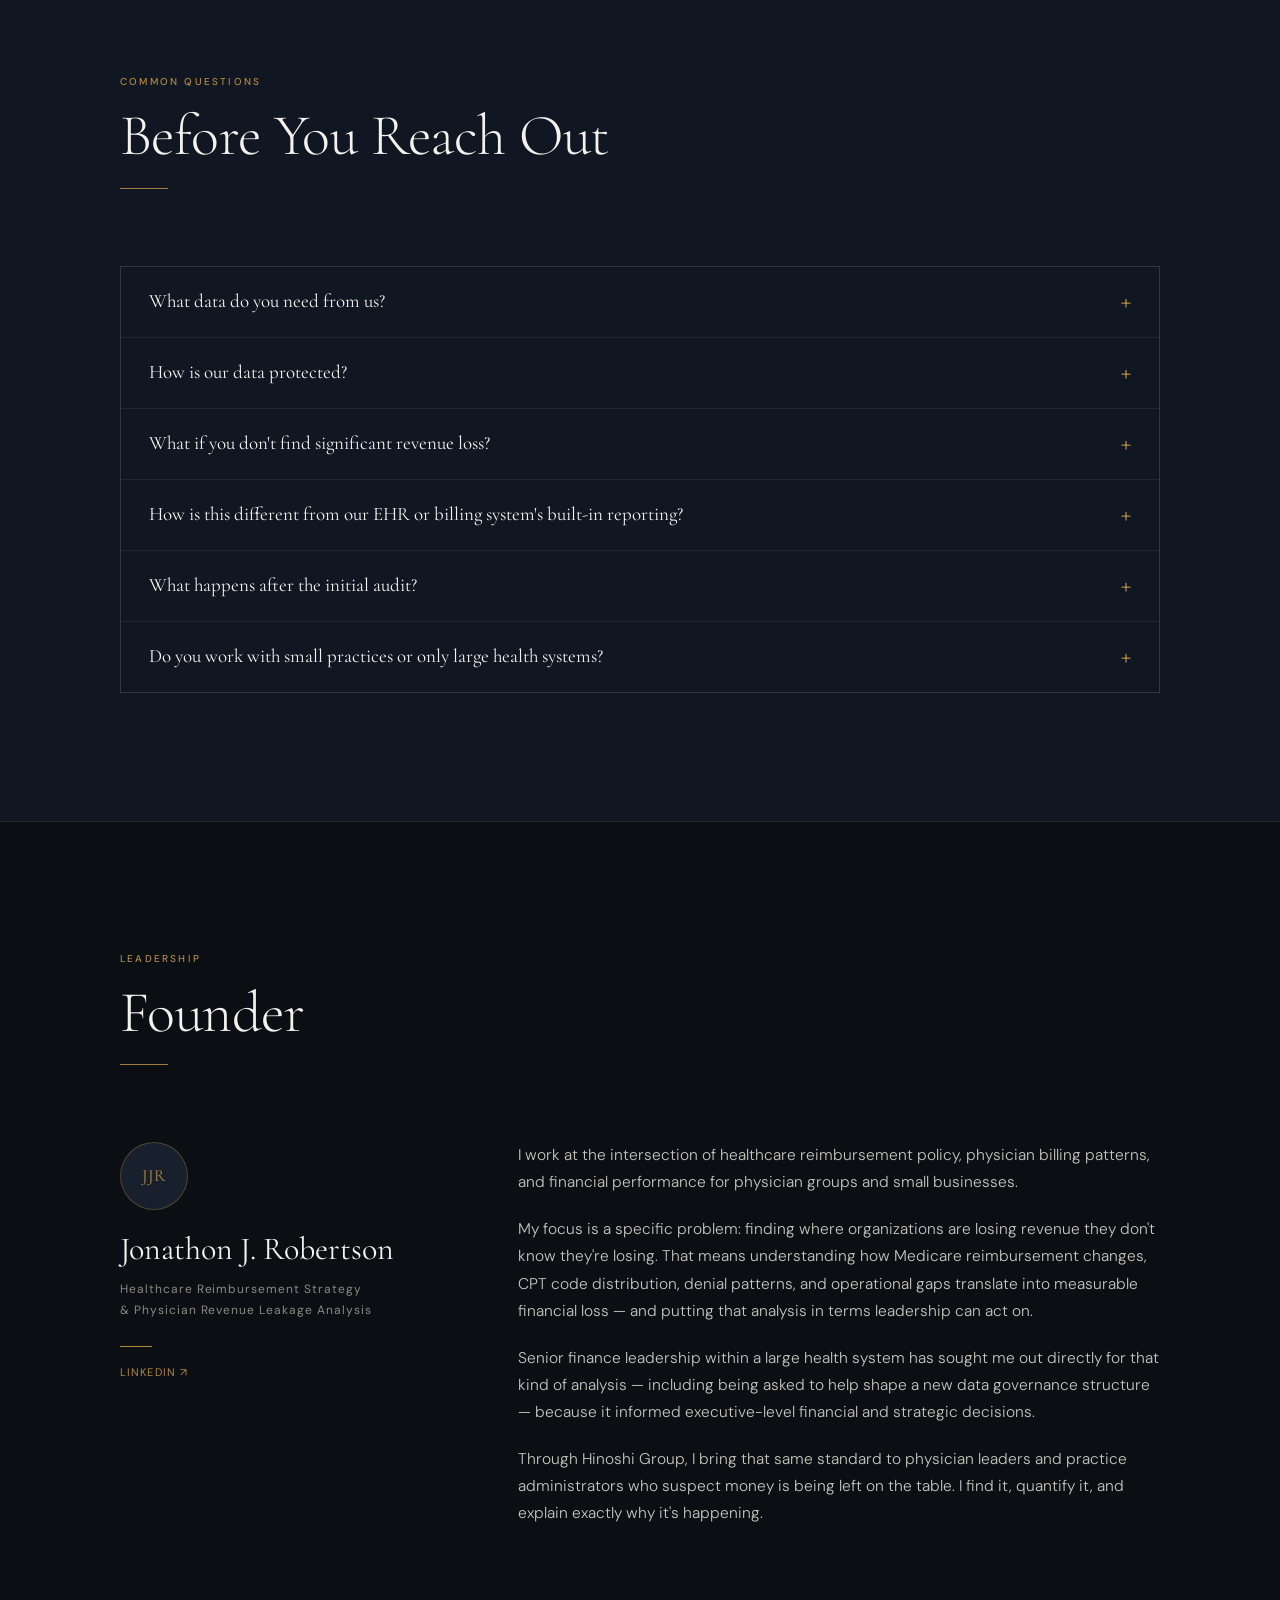
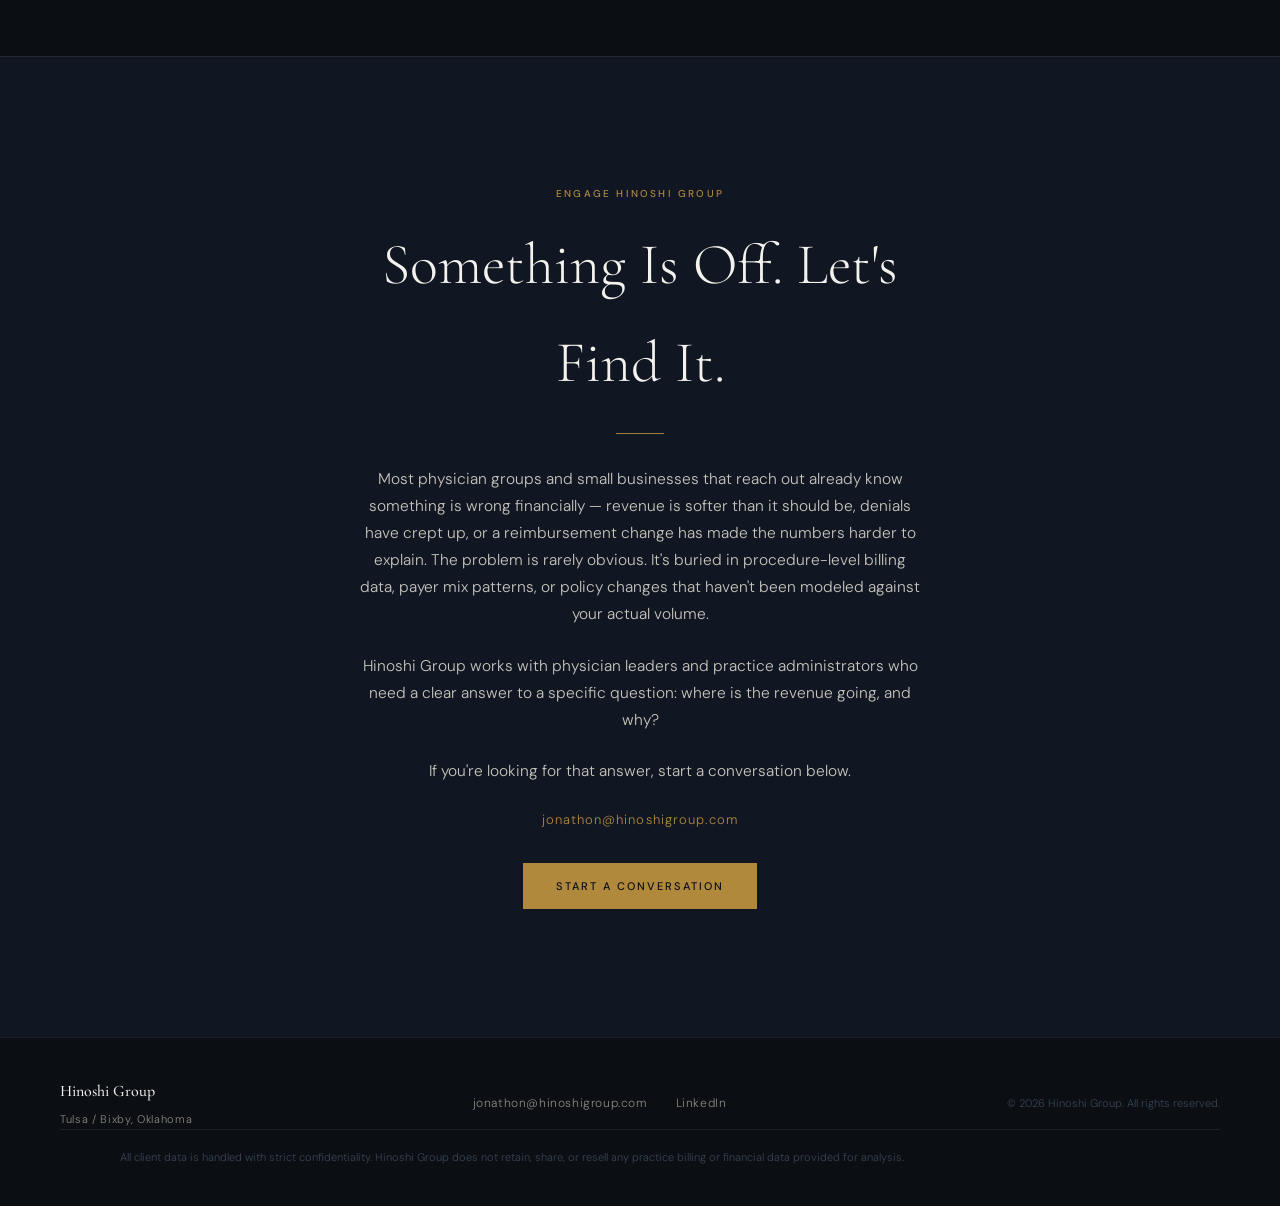
==== commit 5b11ad7b: "Add files via upload" ====
--- a/index.html
+++ b/index.html
@@ -167,7 +167,7 @@
         <button class="btn-primary open-modal">Request a Denial Pattern Audit</button>
         <a href="#capabilities" class="btn-ghost">See How It Works</a>
       </div>
-      <p class="hero-entry-note">$1,500 fixed fee &middot; 5&ndash;7 day turnaround &middot; No retainer required</p>
+      <p class="hero-entry-note">5&ndash;7 day turnaround &middot; No retainer required</p>
     </div>
     <div class="hero-scroll-hint">
       <span>Scroll</span>
@@ -226,7 +226,6 @@
             <span class="entry-offer-tag">Start Here</span>
             <h3 class="entry-offer-title">Denial Pattern Audit</h3>
             <ul class="entry-offer-specs">
-              <li>$1,500 fixed fee</li>
               <li>5&ndash;7 business day turnaround</li>
               <li>No retainer or ongoing commitment required</li>
               <li>15&ndash;20 denied procedures analyzed by CPT code and payer</li>
@@ -444,10 +443,10 @@
           <a href="https://www.linkedin.com/in/jonathon-robertson-9478a7ba" target="_blank" rel="noopener" class="founder-linkedin">LinkedIn &#8599;</a>
         </div>
         <div class="founder-bio">
-          <p>Jonathon J. Robertson works at the intersection of healthcare reimbursement policy, physician billing patterns, and financial performance for physician groups and small businesses.</p>
-          <p>His work focuses on a specific problem: identifying where organizations are losing revenue they don't know they're losing. That includes understanding how Medicare reimbursement changes, CPT code distribution, denial patterns, and operational gaps translate into measurable financial loss — and presenting that analysis in terms leadership can act on.</p>
-          <p>Robertson's analytical background includes experience within large health system environments where reimbursement dynamics directly shaped executive financial decisions and strategic planning.</p>
-          <p>Through Hinoshi Group, he works with physician leaders and practice administrators who suspect money is being left on the table — and need someone to find it, quantify it, and explain exactly why it's happening.</p>
+          <p>I work at the intersection of healthcare reimbursement policy, physician billing patterns, and financial performance for physician groups and small businesses.</p>
+          <p>My focus is a specific problem: finding where organizations are losing revenue they don't know they're losing. That means understanding how Medicare reimbursement changes, CPT code distribution, denial patterns, and operational gaps translate into measurable financial loss — and putting that analysis in terms leadership can act on.</p>
+          <p>Senior finance leadership within a large health system has sought me out directly for that kind of analysis — including being asked to help shape a new data governance structure — because it informed executive-level financial and strategic decisions.</p>
+          <p>Through Hinoshi Group, I bring that same standard to physician leaders and practice administrators who suspect money is being left on the table. I find it, quantify it, and explain exactly why it's happening.</p>
         </div>
       </div>
     </div>
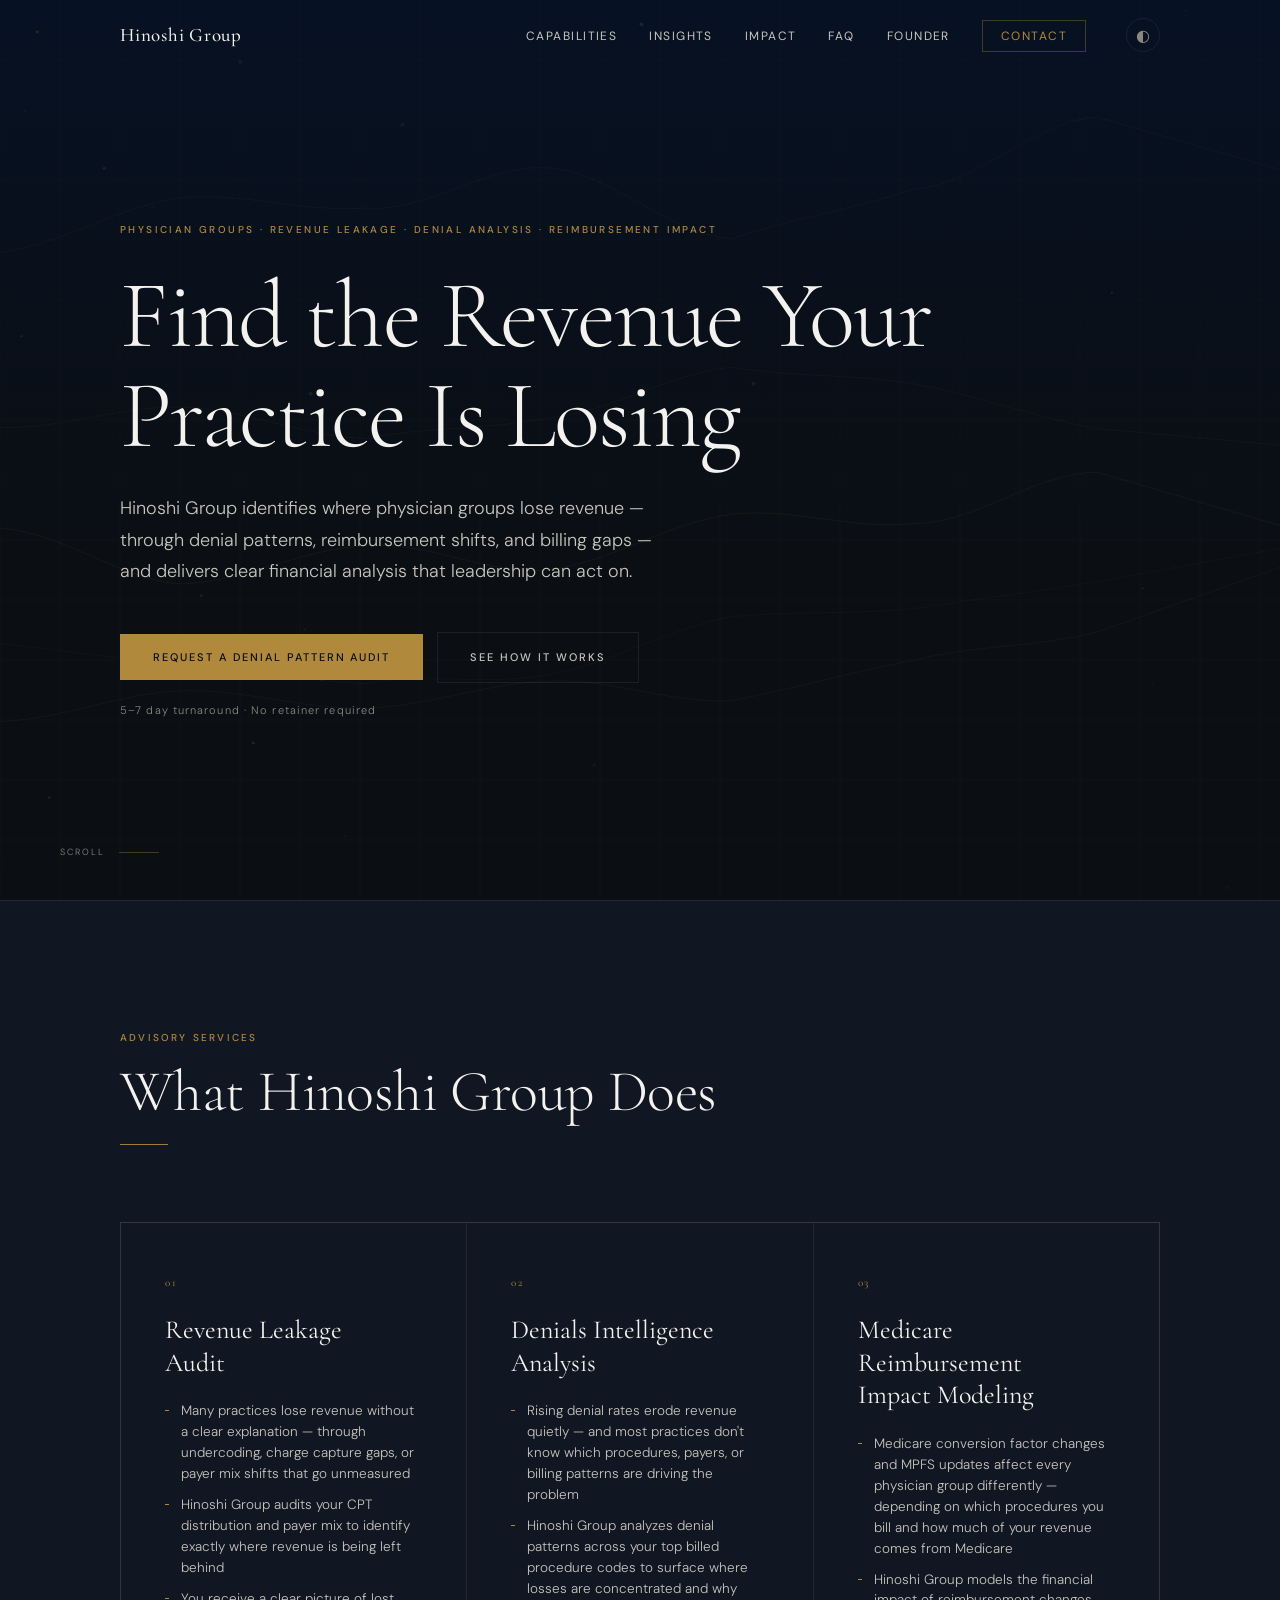
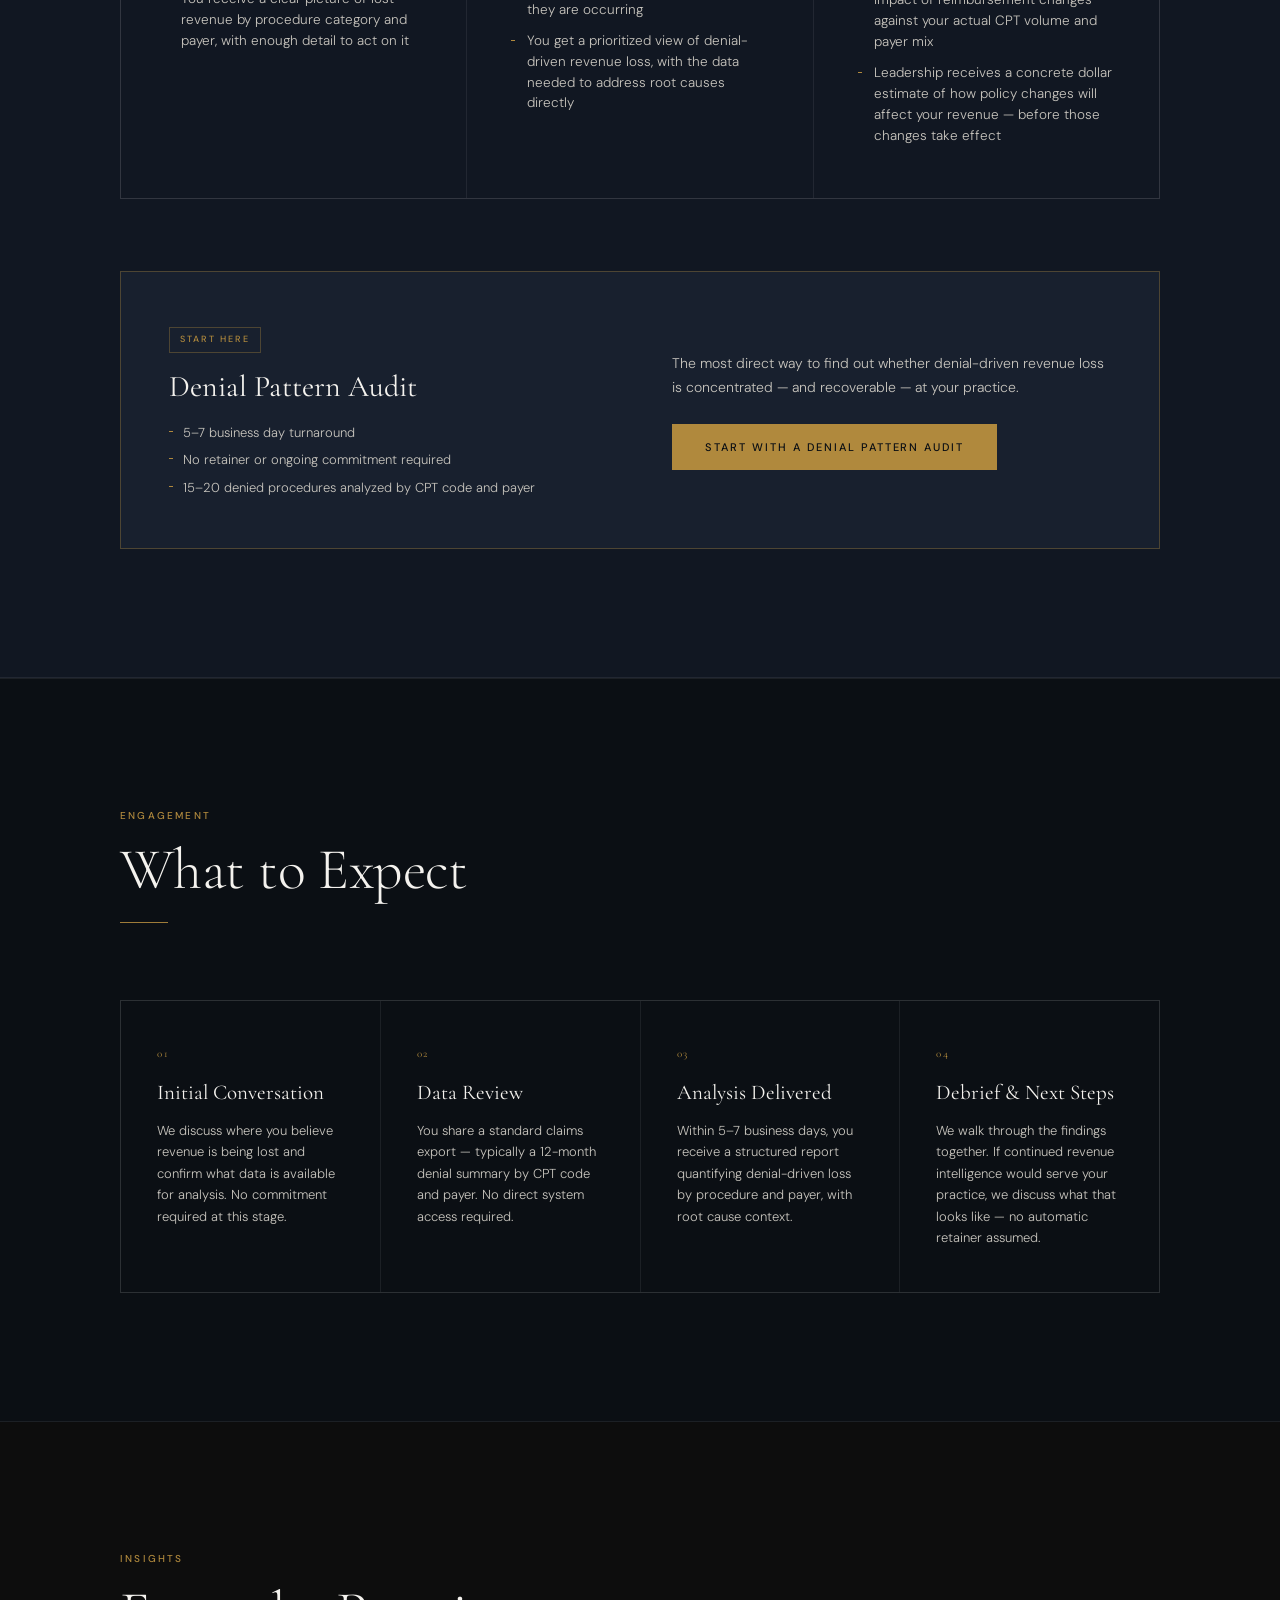
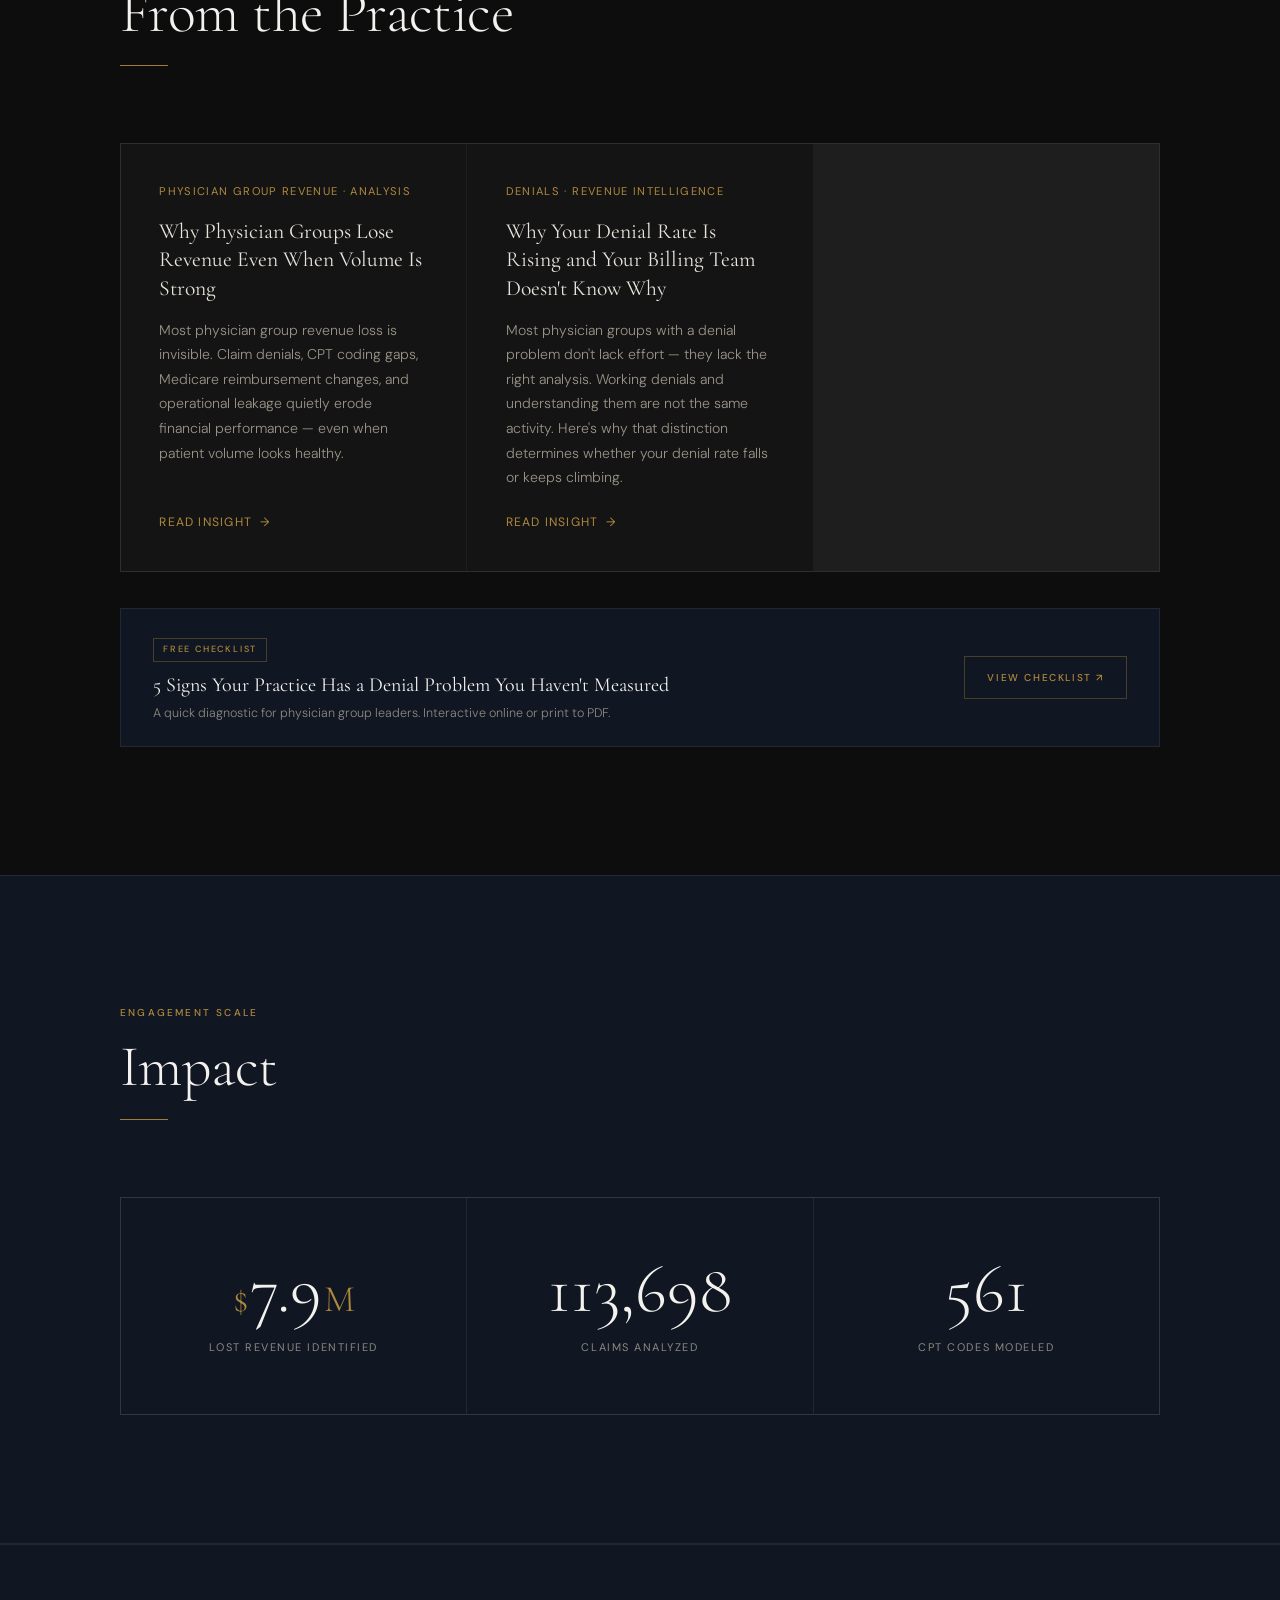
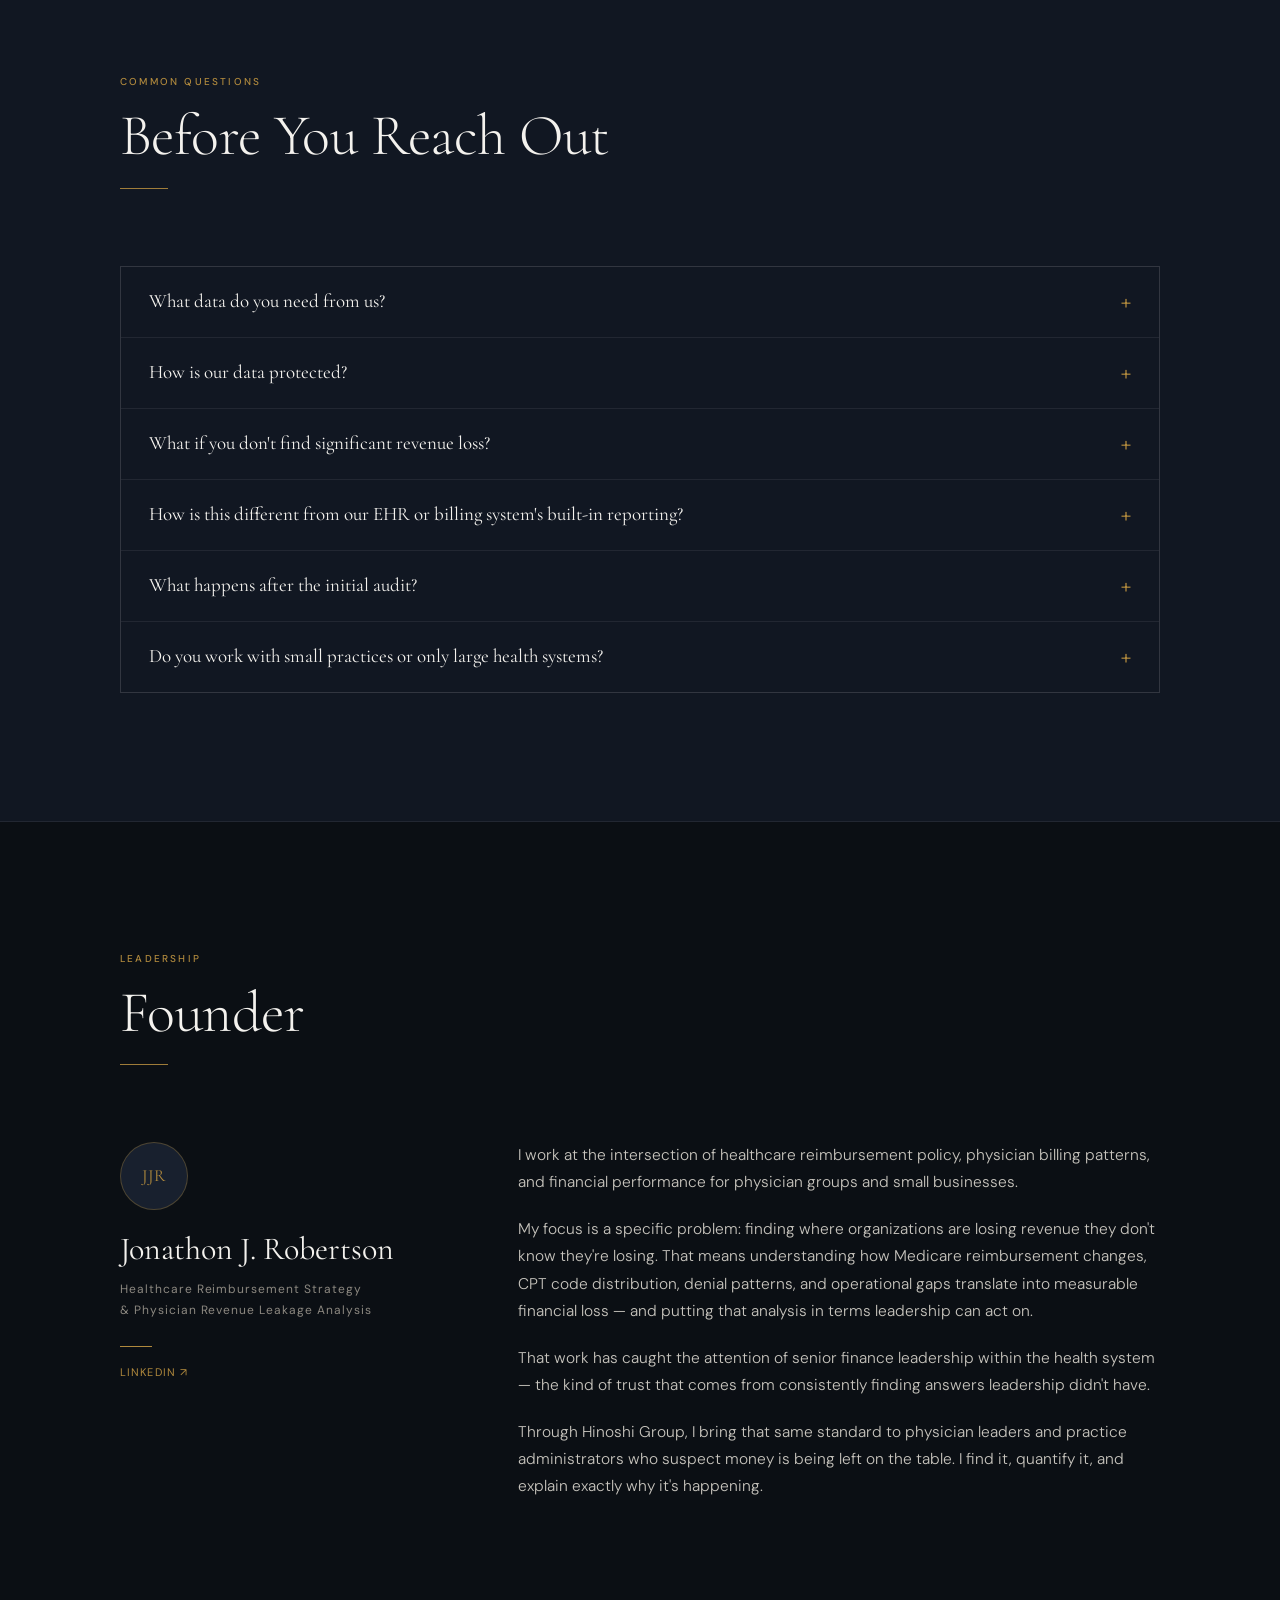
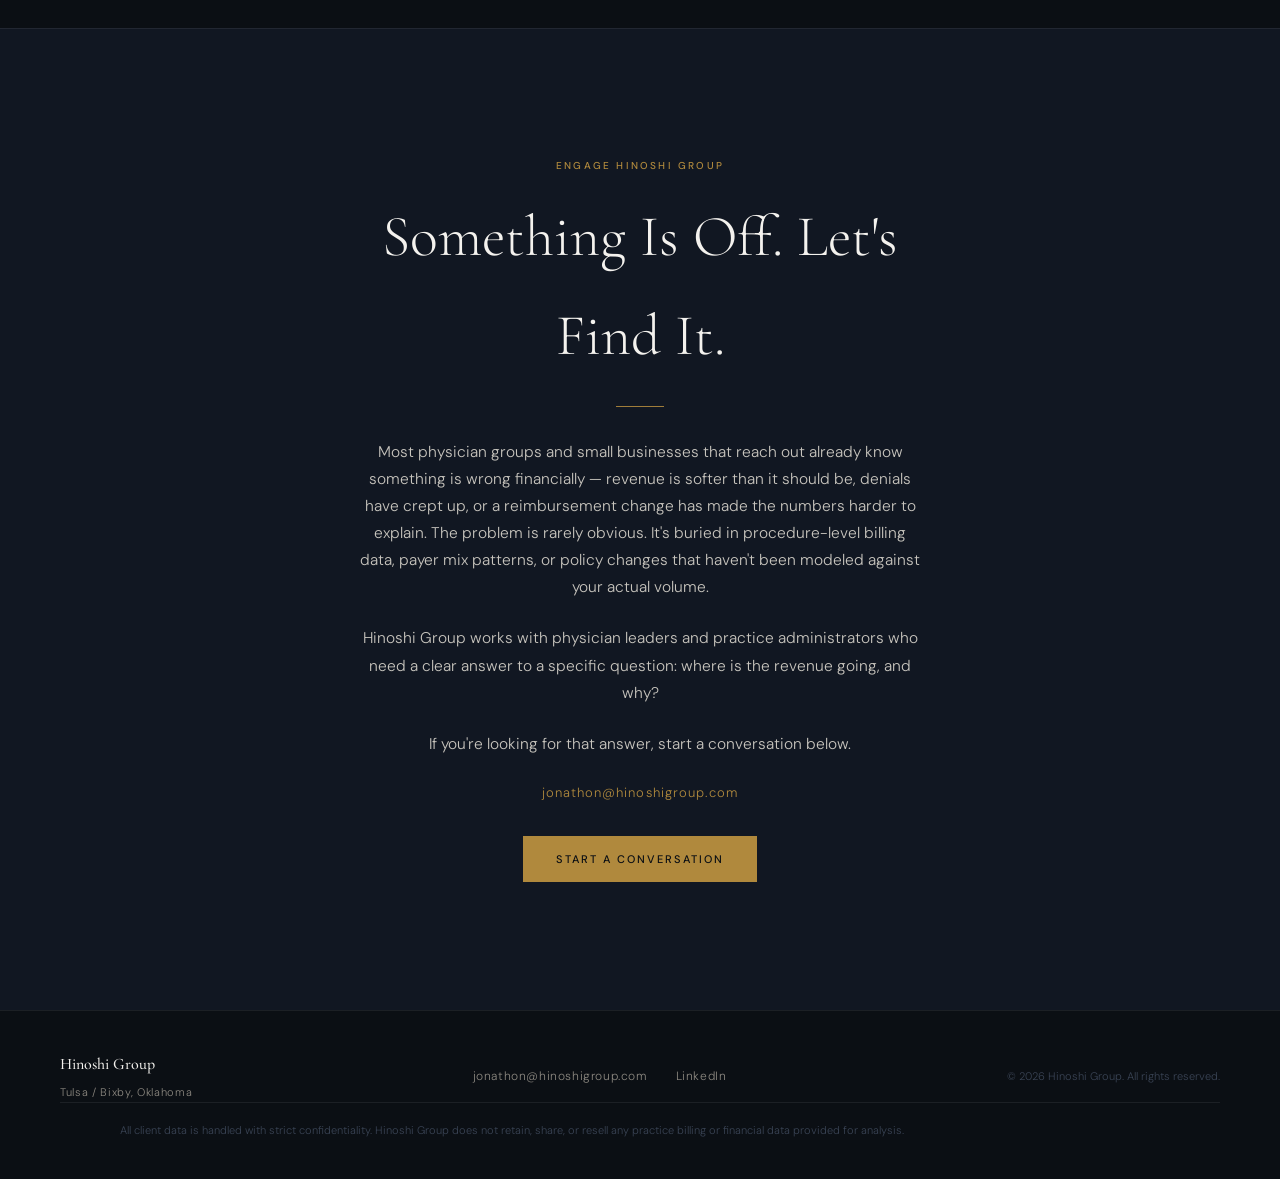
==== commit 73d58d97: "Add files via upload" ====
--- a/index.html
+++ b/index.html
@@ -445,7 +445,7 @@
         <div class="founder-bio">
           <p>I work at the intersection of healthcare reimbursement policy, physician billing patterns, and financial performance for physician groups and small businesses.</p>
           <p>My focus is a specific problem: finding where organizations are losing revenue they don't know they're losing. That means understanding how Medicare reimbursement changes, CPT code distribution, denial patterns, and operational gaps translate into measurable financial loss — and putting that analysis in terms leadership can act on.</p>
-          <p>Senior finance leadership within a large health system has sought me out directly for that kind of analysis — including being asked to help shape a new data governance structure — because it informed executive-level financial and strategic decisions.</p>
+          <p>That work has caught the attention of senior finance leadership within the health system — the kind of trust that comes from consistently finding answers leadership didn't have.</p>
           <p>Through Hinoshi Group, I bring that same standard to physician leaders and practice administrators who suspect money is being left on the table. I find it, quantify it, and explain exactly why it's happening.</p>
         </div>
       </div>
